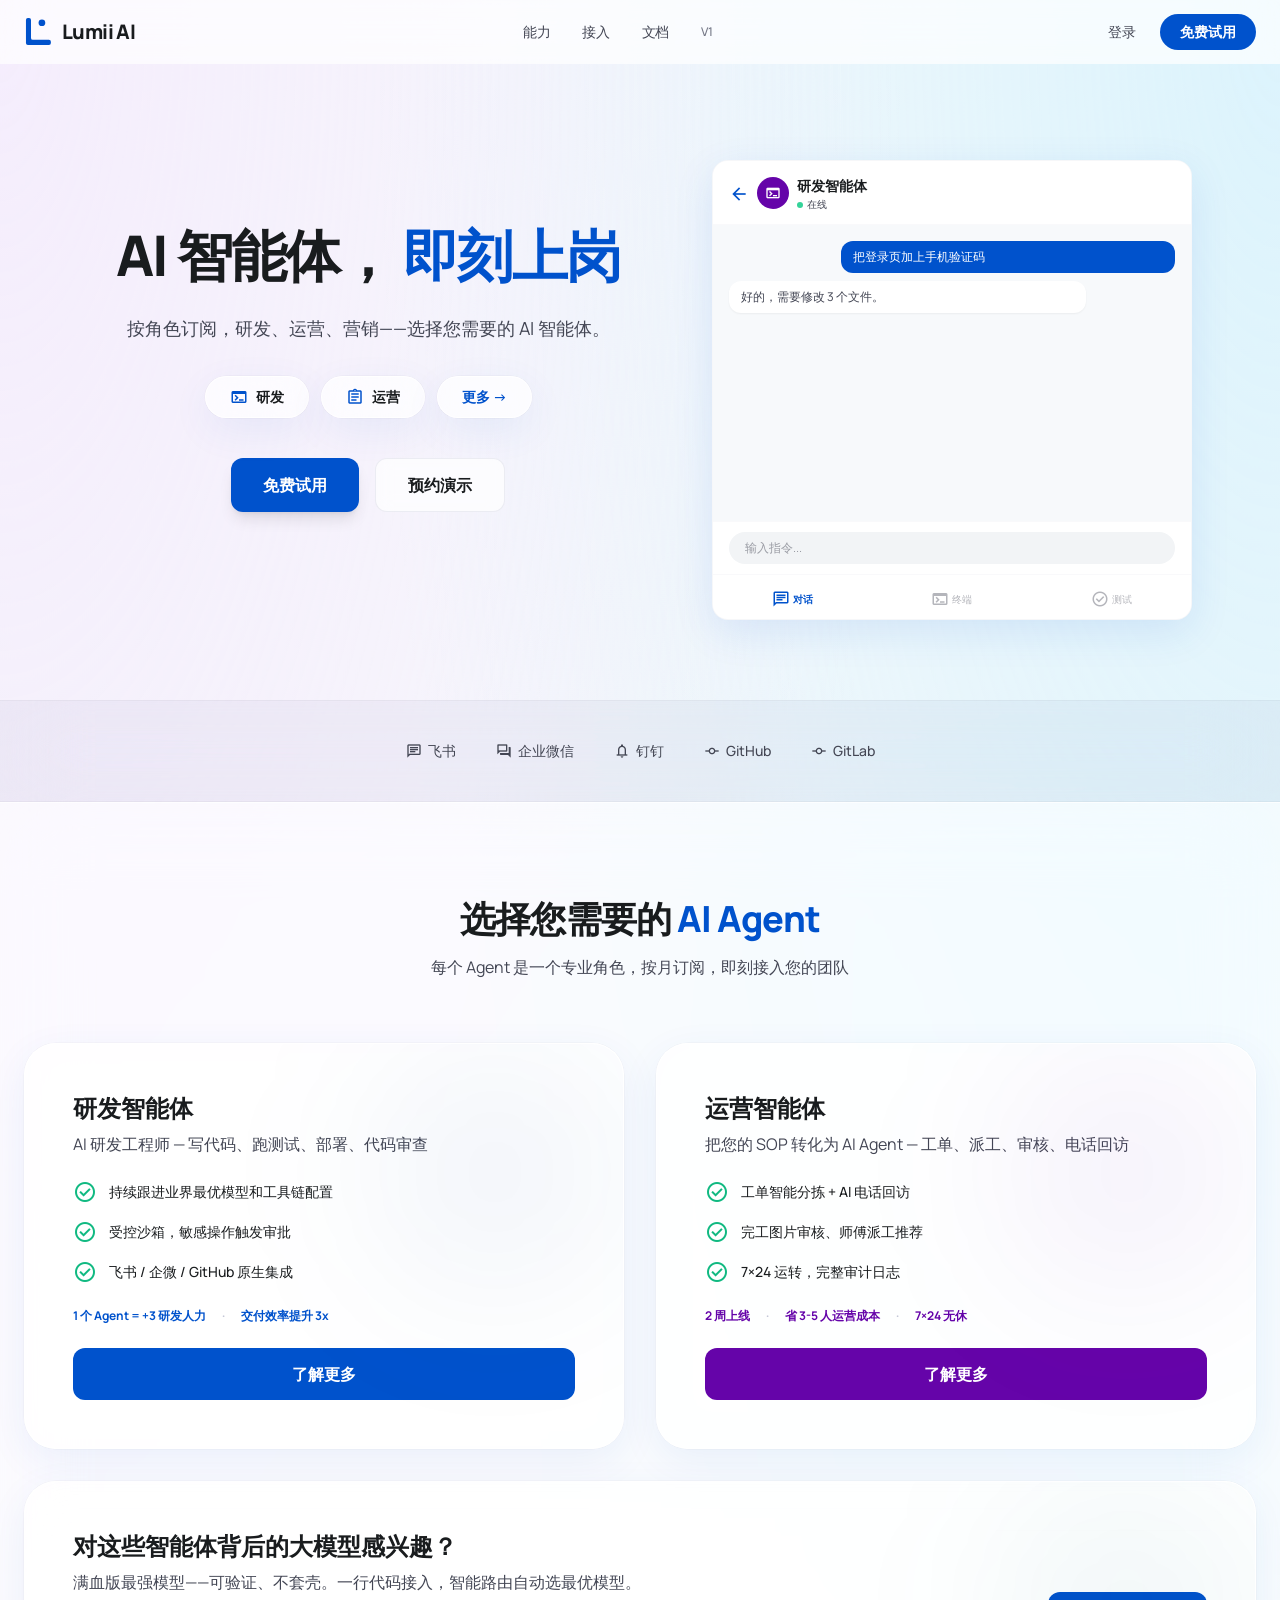
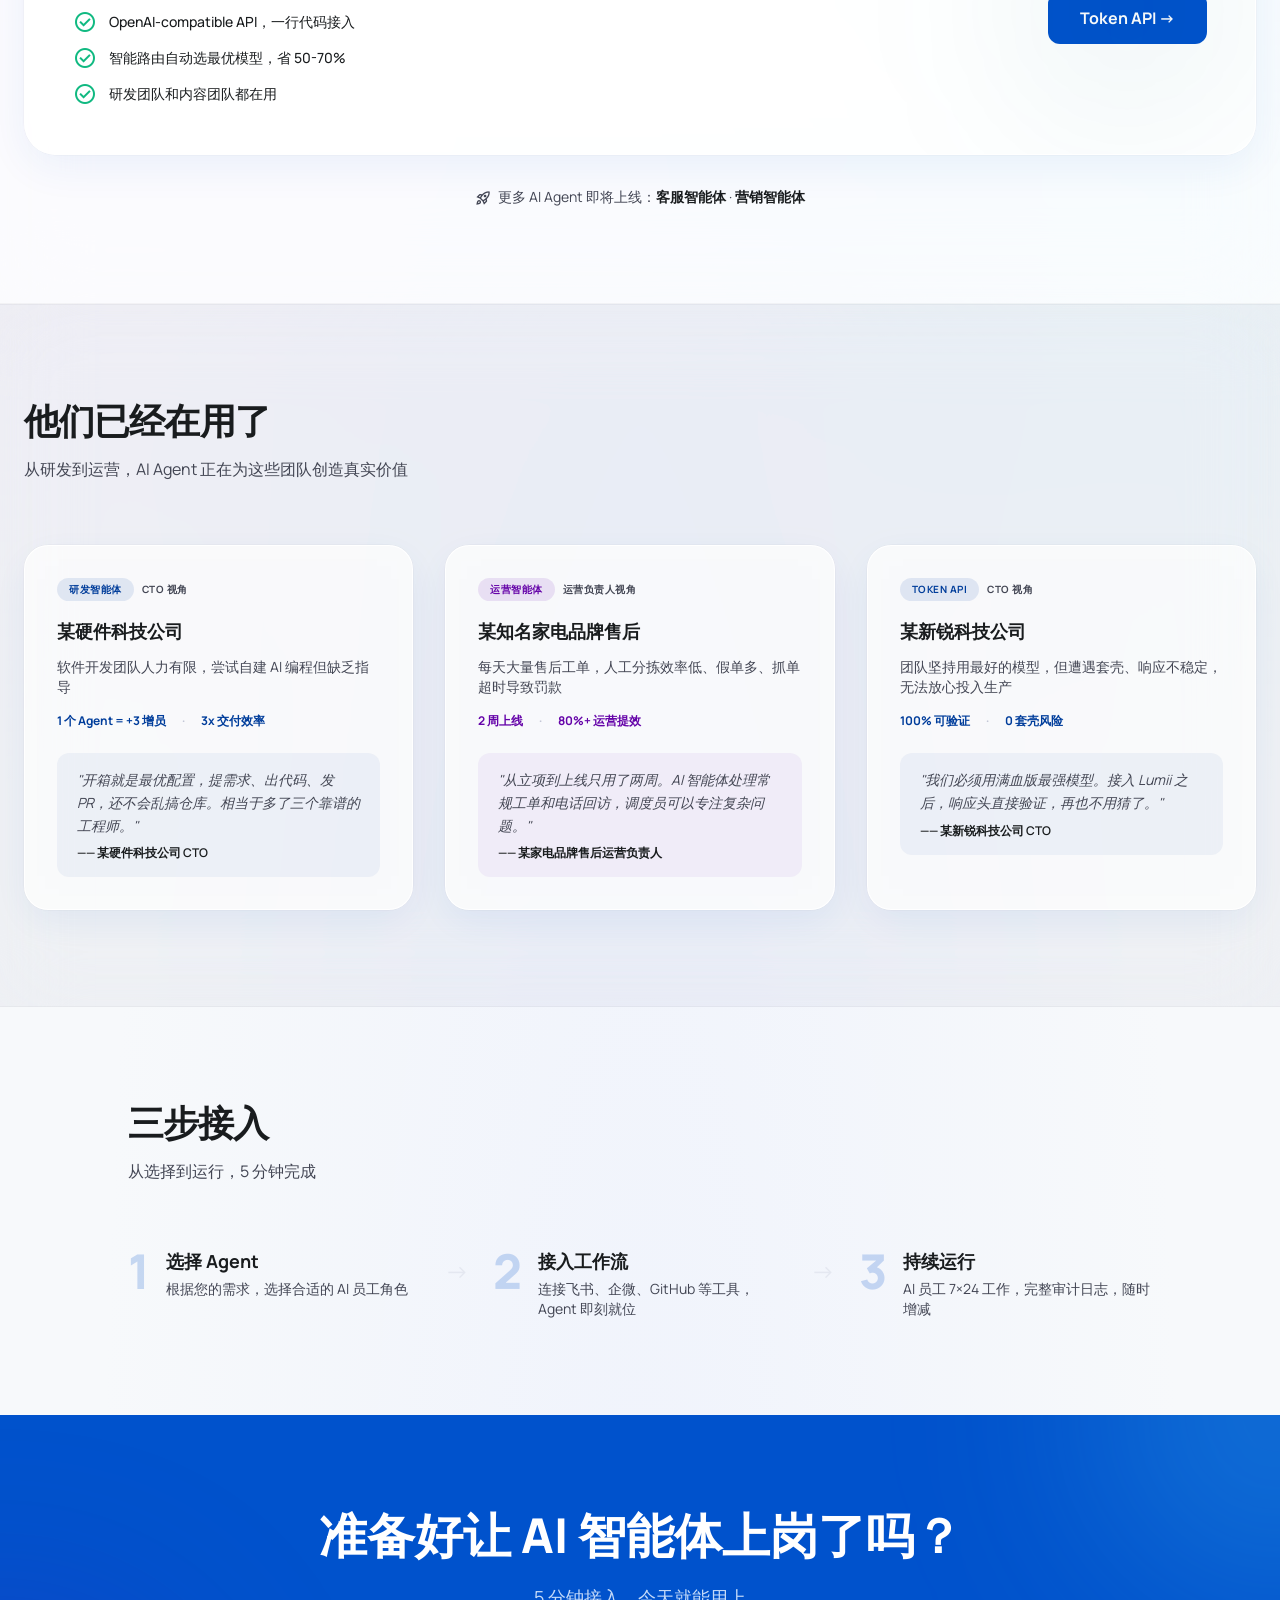
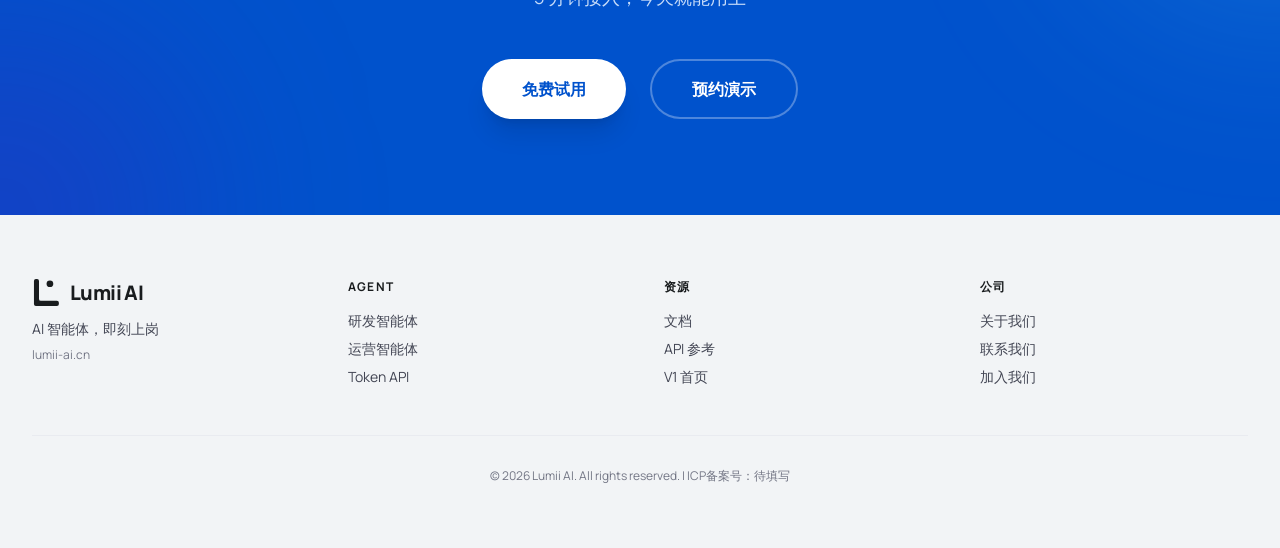
==== v2/index.html @ e0cad816 "deploy: aro-network/lumii-ai-cn-web@0975ee79ea3d881928da93552140c3076df53b04" ====
<!DOCTYPE html>
<html lang="zh-CN" class="light">
<head>
<meta charset="utf-8"/>
<meta content="width=device-width, initial-scale=1.0" name="viewport"/>
<title>Lumii AI - AI Agent，即刻接入</title>
<meta name="description" content="AI 智能体，即刻上岗。按角色订阅，研发、运营、营销——选择您需要的 AI 智能体。"/>
<link rel="icon" type="image/svg+xml" href="/favicon.svg"/>
<style>
  /* V2 — minimal layout overrides only */
  .capability-pill { transition: transform 0.15s, box-shadow 0.15s; }
  .capability-pill:hover { transform: translateY(-2px); box-shadow: 0 8px 24px rgba(0,82,204,0.12); }
</style>
  <script type="module" crossorigin src="/assets/main-Lf692reH.js"></script>
  <link rel="stylesheet" crossorigin href="/assets/main-CG5JSISn.css">
</head>
<body class="bg-surface text-on-surface font-body overflow-x-hidden selection:bg-primary-fixed selection:text-on-primary-fixed">

<!-- 导航栏 — copied from V1, adapted links -->
<nav class="fixed top-0 w-full z-50 bg-white/70 backdrop-blur-xl">
  <div class="flex justify-between items-center max-w-7xl mx-auto px-6 h-16">
    <a href="/v2/" class="flex items-center gap-2.5">
      <img src="/assets/logo/mark-color.svg" alt="" class="h-7 w-auto" />
      <span class="text-xl font-extrabold text-on-surface tracking-tight" style="letter-spacing:-0.03em">Lumii AI</span>
    </a>
    <div class="hidden md:flex items-center space-x-6 text-sm font-medium tracking-tight">
      <a class="text-on-surface-variant hover:text-primary-container transition-colors py-2 px-1" href="#capabilities">能力</a>
      <a class="text-on-surface-variant hover:text-primary-container transition-colors py-2 px-1" href="#how-it-works">接入</a>
      <a class="text-on-surface-variant hover:text-primary-container transition-colors py-2 px-1" href="#">文档</a>
      <a class="text-outline hover:text-primary-container transition-colors text-xs py-2 px-1" href="/archive/v1-index.html">V1</a>
    </div>
    <div class="hidden md:flex items-center space-x-4">
      <button class="text-on-surface-variant hover:text-primary-container text-sm font-medium py-2 px-2">登录</button>
      <button data-cta="get-started" class="bg-primary-container text-white px-5 py-2 rounded-full text-sm font-semibold hover:scale-105 active:scale-95 transition-transform duration-200">免费试用</button>
    </div>
    <button class="md:hidden" data-mobile-menu-toggle>
      <span class="material-symbols-outlined text-2xl">menu</span>
    </button>
  </div>
  <div id="mobile-menu" class="mobile-menu flex-col bg-white/95 backdrop-blur-xl px-6 pb-6 md:hidden">
    <a class="py-3 text-sm font-medium text-on-surface-variant" href="#capabilities">能力</a>
    <a class="py-3 text-sm font-medium text-on-surface-variant" href="#how-it-works">接入</a>
    <a class="py-3 text-sm font-medium text-on-surface-variant" href="#">文档</a>
    <a class="py-3 text-sm font-medium text-outline" href="/archive/v1-index.html">V1</a>
    <button data-cta="get-started" class="mt-4 w-full bg-primary-container text-white py-3 rounded-full text-sm font-semibold">免费试用</button>
  </div>
</nav>

<main class="mesh-gradient-bg">

<!-- ===== HERO ===== -->
<section class="pt-32 md:pt-40 pb-20">
  <div class="px-6">
    <div class="flex flex-col lg:flex-row items-center justify-center gap-12 lg:gap-16">
      <!-- Left: text block, fixed width, left-aligned on desktop -->
      <div class="text-center w-full lg:w-[560px] lg:flex-shrink-0 lg:-translate-y-6">
        <h1 class="text-4xl md:text-[56px] font-extrabold tracking-tight leading-tight mb-6" style="letter-spacing:-0.03em">
          AI 智能体<span class="hidden lg:inline">，</span><br class="lg:hidden"/>
          <span class="text-primary-container">即刻上岗</span>
        </h1>
        <p class="text-lg text-on-surface-variant leading-relaxed mb-8" style="text-wrap:balance">
          按角色订阅，研发、运营、营销——选择您需要的 AI 智能体。
        </p>
        <div class="flex items-center justify-center gap-3 mb-10 flex-wrap">
          <a href="#cap-dev" class="capability-pill glass-card rounded-full px-6 py-2.5 text-sm font-semibold text-on-surface inline-flex items-center gap-2">
            <span class="material-symbols-outlined text-primary-container text-lg">terminal</span>研发
          </a>
          <a href="#cap-ops" class="capability-pill glass-card rounded-full px-6 py-2.5 text-sm font-semibold text-on-surface inline-flex items-center gap-2">
            <span class="material-symbols-outlined text-primary-container text-lg">assignment</span>运营
          </a>
          <a href="#capabilities" class="capability-pill glass-card rounded-full px-6 py-2.5 text-sm font-semibold text-primary-container inline-flex items-center gap-1 hover:text-primary">更多 →</a>
        </div>
        <div class="flex flex-col sm:flex-row gap-4 justify-center">
          <button data-cta="get-started" class="px-8 py-3.5 bg-primary-container text-white rounded-xl font-bold shadow-lg hover:bg-primary-container/90 transition-colors">
            免费试用
          </button>
          <button data-cta="demo-request" class="px-8 py-3.5 bg-white/70 backdrop-blur text-on-surface rounded-xl font-bold border border-outline-variant/30 hover:bg-white transition-colors">
            预约演示
          </button>
        </div>
      </div>
      <!-- Right: demo block, fixed width -->
      <div class="w-full lg:w-[480px] lg:flex-shrink-0">
        <div id="agent-demo" class="w-full">
        <div class="bg-white rounded-2xl overflow-hidden border border-outline-variant/15" style="box-shadow: 0 12px 40px rgba(0,82,204,0.1); height: 460px;">
          <!-- Contact list view -->
          <div id="demo-contacts" class="h-full flex flex-col">
            <div class="flex items-center px-4 py-3 bg-white border-b border-outline-variant/10">
              <span class="text-sm font-bold text-on-surface">消息</span>
              <span class="text-[10px] text-on-surface-variant ml-auto">2 位 Agent 在线</span>
            </div>
            <div class="divide-y divide-outline-variant/10 flex-1 overflow-y-auto">
              <!-- Agents -->
              <div class="contact-item flex items-center gap-3 px-4 py-3.5 cursor-pointer hover:bg-surface-container-low transition-colors" data-agent="coding">
                <div class="w-10 h-10 rounded-full bg-tertiary flex items-center justify-center flex-shrink-0">
                  <span class="material-symbols-outlined text-white" style="font-size:20px">terminal</span>
                </div>
                <div class="flex-1 min-w-0">
                  <div class="flex items-center gap-2">
                    <span class="text-sm font-bold text-on-surface">研发智能体</span>
                    <span class="w-2 h-2 rounded-full bg-emerald-400 flex-shrink-0"></span>
                  </div>
                  <p class="text-[11px] text-on-surface-variant truncate">PR #47 已创建，等待 review</p>
                </div>
                <span class="text-[9px] text-on-surface-variant/50">刚刚</span>
              </div>
              <div class="contact-item flex items-center gap-3 px-4 py-3.5 cursor-pointer hover:bg-surface-container-low transition-colors" data-agent="ops">
                <div class="w-10 h-10 rounded-full bg-primary-container flex items-center justify-center flex-shrink-0">
                  <span class="material-symbols-outlined text-white" style="font-size:20px">assignment</span>
                </div>
                <div class="flex-1 min-w-0">
                  <div class="flex items-center gap-2">
                    <span class="text-sm font-bold text-on-surface">运营智能体</span>
                    <span class="w-2 h-2 rounded-full bg-emerald-400 flex-shrink-0"></span>
                  </div>
                  <p class="text-[11px] text-on-surface-variant truncate">今日工单 350 单已处理</p>
                </div>
                <span class="text-[9px] text-on-surface-variant/50">3 分钟前</span>
              </div>
              <!-- Humans -->
              <div class="flex items-center gap-3 px-4 py-3.5 opacity-60">
                <div class="w-10 h-10 rounded-full bg-surface-container-low flex items-center justify-center flex-shrink-0 text-on-surface-variant text-sm font-bold">张</div>
                <div class="flex-1 min-w-0">
                  <span class="text-sm font-medium text-on-surface">张伟</span>
                  <p class="text-[11px] text-on-surface-variant truncate">好的，我去浦东那单</p>
                </div>
                <span class="text-[9px] text-on-surface-variant/50">10:32</span>
              </div>
              <div class="flex items-center gap-3 px-4 py-3.5 opacity-60">
                <div class="w-10 h-10 rounded-full bg-surface-container-low flex items-center justify-center flex-shrink-0 text-on-surface-variant text-sm font-bold">李</div>
                <div class="flex-1 min-w-0">
                  <span class="text-sm font-medium text-on-surface">李经理</span>
                  <p class="text-[11px] text-on-surface-variant truncate">本周报表发我一下</p>
                </div>
                <span class="text-[9px] text-on-surface-variant/50">昨天</span>
              </div>
              <div class="flex items-center gap-3 px-4 py-3.5 opacity-60">
                <div class="w-10 h-10 rounded-full bg-surface-container-low flex items-center justify-center flex-shrink-0">
                  <span class="material-symbols-outlined text-on-surface-variant" style="font-size:18px">group</span>
                </div>
                <div class="flex-1 min-w-0">
                  <span class="text-sm font-medium text-on-surface">研发团队</span>
                  <p class="text-[11px] text-on-surface-variant truncate">研发智能体: build 通过，已部署</p>
                </div>
                <span class="text-[9px] text-on-surface-variant/50">昨天</span>
              </div>
            </div>
          </div>
          <!-- Chat view (hidden initially) -->
          <div id="demo-chat" class="h-full flex flex-col" style="display:none">
            <div class="flex items-center gap-2 px-4 py-3 bg-white border-b border-outline-variant/10">
              <button id="demo-back" class="text-primary-container">
                <span class="material-symbols-outlined" style="font-size:20px">arrow_back</span>
              </button>
              <div id="demo-avatar" class="w-8 h-8 rounded-full bg-primary-container flex items-center justify-center flex-shrink-0">
                <span class="material-symbols-outlined text-white" style="font-size:16px">assignment</span>
              </div>
              <div>
                <span id="demo-title" class="text-sm font-bold text-on-surface">运营智能体</span>
                <div class="flex items-center gap-1"><span class="w-1.5 h-1.5 rounded-full bg-emerald-400"></span><span class="text-[10px] text-on-surface-variant">在线</span></div>
              </div>
            </div>
            <div id="demo-content" class="px-4 py-4 flex-1" style="background: rgba(236,239,245,0.4); overflow-y: auto; transition: opacity 0.2s;"></div>
            <div class="px-4 py-2.5 bg-white border-t border-outline-variant/10">
              <div class="bg-surface-container-low rounded-full px-4 py-2 text-xs text-on-surface-variant/50">输入指令...</div>
            </div>
            <div id="demo-tabs" class="flex border-t border-outline-variant/10 bg-white"></div>
          </div>
        </div>
      </div>
      <script>
      (function(){
        const agents = {
          ops: {
            title: '运营智能体', icon: 'assignment', color: '#0052CC',
            tabs: [
              {icon:'chat', label:'对话', id:'chat'},
              {icon:'assignment', label:'工单', id:'tickets'},
              {icon:'bar_chart', label:'驾驶舱', id:'dashboard'}
            ],
            views: {
              chat: {type:'chat', messages:[
                {role:'agent', text:'今日工单 350 单已处理，3 单异常需关注'},
                {role:'agent', text:'假单预警：#WO-0018 可信度仅 22%'},
                {role:'user', text:'浦东区谁空着？'},
                {role:'agent', text:'张伟，当前 3 单，在线。推荐派工。'}
              ]},
              tickets: {type:'cards', items:[
                {color:'#EF4444', text:'#0018 假单 · 徐汇区 · 22%'},
                {color:'#10B981', text:'#0189 通过 · 张伟 · 92 分'},
                {color:'#F59E0B', text:'#0215 待审 · 排烟管角度'},
                {color:'#10B981', text:'#0322 通过 · 王强 · 88 分'}
              ]},
              dashboard: {type:'stats', items:[
                {label:'今日工单', value:'350', sub:'+28%'},
                {label:'完成率', value:'92%', sub:''},
                {label:'异常', value:'3', sub:'待处理'},
                {label:'在线师傅', value:'36', sub:''}
              ]}
            }
          },
          coding: {
            title: '研发智能体', icon: 'terminal', color: '#6504a9',
            tabs: [
              {icon:'chat', label:'对话', id:'chat'},
              {icon:'terminal', label:'终端', id:'tui'},
              {icon:'check_circle', label:'测试', id:'tests'}
            ],
            views: {
              chat: {type:'chat', messages:[
                {role:'user', text:'把登录页加上手机验证码'},
                {role:'agent', text:'好的，需要修改 3 个文件。'},
                {role:'agent', text:'auth.ts + login.tsx + api/sms.ts'},
                {role:'agent', text:'已完成，PR #47 已创建。'}
              ]},
              tui: {type:'terminal', lines:[
                '$ claude --task "add SMS login"',
                '> Reading auth.ts...',
                '> Editing login.tsx (42-78)',
                '> Creating api/sms.ts',
                '> Tests... 12/12 passed ✓',
                '> PR #47 created ✓'
              ]},
              tests: {type:'cards', items:[
                {color:'#10B981', text:'auth.test.ts — 6/6 passed'},
                {color:'#10B981', text:'sms.test.ts — 4/4 passed'},
                {color:'#10B981', text:'login.test.tsx — 2/2 passed'},
                {color:'#0052CC', text:'coverage: 94% (+3%)'}
              ]}
            }
          }
        };
        let currentAgent = null, currentTab = 'chat', animTimer = null, autoTimer = null, idleTimer = null;
        let autoPlaying = true;
        const $ = s => document.querySelector(s);
        const $$ = s => document.querySelectorAll(s);

        function showContacts() {
          currentAgent = null;
          clearTimeout(animTimer); clearInterval(autoTimer);
          $('#demo-contacts').style.display = '';
          $('#demo-chat').style.display = 'none';
        }

        function openAgent(agent) {
          currentAgent = agent; currentTab = 'chat';
          const a = agents[agent];
          $('#demo-contacts').style.display = 'none';
          $('#demo-chat').style.display = '';
          $('#demo-title').textContent = a.title;
          $('#demo-avatar').style.background = a.color;
          $('#demo-avatar').querySelector('span').textContent = a.icon;
          renderTabs(agent);
          renderView(agent, 'chat');
          startAuto();
        }

        function renderTabs(agent) {
          const tabs = agents[agent].tabs;
          $('#demo-tabs').innerHTML = tabs.map(t =>
            `<div class="demo-tab flex-1 py-2.5 text-center cursor-pointer" data-tab="${t.id}">
              <span class="material-symbols-outlined block mx-auto" style="font-size:18px">${t.icon}</span>
              <span class="text-[10px]">${t.label}</span>
            </div>`
          ).join('');
          $$('.demo-tab').forEach(el => {
            el.addEventListener('click', () => { switchTab(el.dataset.tab); userInteracted(); });
          });
          updateTabStyles();
        }

        function updateTabStyles() {
          $$('.demo-tab').forEach(el => {
            const a = el.dataset.tab === currentTab;
            el.querySelector('span:first-child').style.color = a ? '#0052CC' : 'rgba(67,70,84,0.4)';
            el.querySelector('span:last-child').style.color = a ? '#0052CC' : 'rgba(67,70,84,0.4)';
            el.querySelector('span:last-child').style.fontWeight = a ? '600' : '400';
          });
        }

        function renderView(agent, tab) {
          const view = agents[agent].views[tab];
          const el = $('#demo-content');
          el.style.opacity = '0';
          setTimeout(() => {
            if (view.type === 'chat') {
              el.innerHTML = '<div class="space-y-2" id="chat-msgs"></div>';
              animateMessages(view.messages, 0);
            } else if (view.type === 'terminal') {
              el.innerHTML = '<div class="bg-slate-800 rounded-lg p-3 font-mono text-[10px] leading-relaxed" style="min-height:170px" id="term-lines"></div>';
              animateTerminal(view.lines, 0);
            } else if (view.type === 'cards') {
              el.innerHTML = '<div class="space-y-1.5">' + view.items.map(c =>
                `<div class="bg-white rounded-lg px-3 py-2 text-[11px] text-on-surface-variant shadow-sm flex items-center gap-2">
                  <div class="w-1.5 h-1.5 rounded-full flex-shrink-0" style="background:${c.color}"></div>${c.text}</div>`
              ).join('') + '</div>';
            } else if (view.type === 'stats') {
              el.innerHTML = '<div class="grid grid-cols-2 gap-2">' + view.items.map(s =>
                `<div class="bg-white rounded-lg p-3 text-center shadow-sm">
                  <div class="text-lg font-black text-on-surface">${s.value}</div>
                  <div class="text-[9px] text-on-surface-variant">${s.label}</div>
                  ${s.sub ? '<div class="text-[8px] text-primary-container font-semibold mt-0.5">'+s.sub+'</div>' : ''}</div>`
              ).join('') + '</div>';
            }
            el.style.opacity = '1';
          }, 200);
        }

        function animateMessages(msgs, i) {
          if (i >= msgs.length) return;
          clearTimeout(animTimer);
          const c = document.getElementById('chat-msgs'); if (!c) return;
          const m = msgs[i], u = m.role === 'user';
          const d = document.createElement('div');
          d.className = u
            ? 'bg-primary-container rounded-xl px-3 py-2 text-xs text-white max-w-[75%] ml-auto opacity-0'
            : 'bg-white rounded-xl px-3 py-2 text-xs text-on-surface-variant max-w-[80%] shadow-sm opacity-0';
          d.style.transition = 'opacity 0.3s, transform 0.3s';
          d.style.transform = 'translateY(4px)';
          d.textContent = m.text;
          c.appendChild(d);
          requestAnimationFrame(() => { d.style.opacity = '1'; d.style.transform = 'translateY(0)'; });
          animTimer = setTimeout(() => animateMessages(msgs, i + 1), 800);
        }

        function animateTerminal(lines, i) {
          if (i >= lines.length) return;
          clearTimeout(animTimer);
          const c = document.getElementById('term-lines'); if (!c) return;
          const s = document.createElement('div');
          s.style.color = lines[i].includes('✓') || lines[i].includes('passed') ? '#4ade80' : '#94a3b8';
          if (lines[i].startsWith('$')) s.style.color = '#e2e8f0';
          s.textContent = lines[i];
          c.appendChild(s);
          animTimer = setTimeout(() => animateTerminal(lines, i + 1), 500);
        }

        function switchTab(tab) {
          currentTab = tab; updateTabStyles(); renderView(currentAgent, currentTab);
        }

        function startAuto() {
          autoPlaying = true;
          clearInterval(autoTimer);
          autoTimer = setInterval(() => {
            if (!currentAgent) { openAgent('coding'); return; }
            const tabIds = agents[currentAgent].tabs.map(t => t.id);
            const idx = tabIds.indexOf(currentTab);
            if (idx < tabIds.length - 1) switchTab(tabIds[idx + 1]);
            else { showContacts(); setTimeout(() => { if (autoPlaying) openAgent(currentAgent === 'ops' ? 'coding' : 'ops'); }, 1000); }
          }, 4000);
        }

        function pauseAuto() {
          autoPlaying = false;
          clearInterval(autoTimer);
          clearTimeout(idleTimer);
          // Resume after 8s of no interaction
          idleTimer = setTimeout(() => startAuto(), 8000);
        }

        function userInteracted() {
          pauseAuto();
        }

        // Init
        $$('.contact-item').forEach(el => el.addEventListener('click', () => { openAgent(el.dataset.agent); userInteracted(); }));
        $$('.demo-tab').length; // tabs are rendered dynamically, handled in renderTabs
        $('#demo-back').addEventListener('click', () => { showContacts(); userInteracted(); });
        // Auto-start: open ops after 1.5s
        setTimeout(() => { openAgent('coding'); startAuto(); }, 1500);
      })();
      </script>
      </div>
    </div>
  </div>
</section>

<!-- ===== TRUST BAND ===== -->
<section class="tonal-recessed py-10">
  <div class="max-w-5xl mx-auto px-6">
    <div class="flex flex-wrap justify-center items-center gap-x-10 gap-y-3 text-sm text-on-surface-variant font-medium">
      <span class="flex items-center gap-1.5"><span class="material-symbols-outlined text-base">chat</span>飞书</span>
      <span class="flex items-center gap-1.5"><span class="material-symbols-outlined text-base">forum</span>企业微信</span>
      <span class="flex items-center gap-1.5"><span class="material-symbols-outlined text-base">notifications</span>钉钉</span>
      <span class="flex items-center gap-1.5"><span class="material-symbols-outlined text-base">commit</span>GitHub</span>
      <span class="flex items-center gap-1.5"><span class="material-symbols-outlined text-base">commit</span>GitLab</span>
    </div>
  </div>
</section>

<!-- ===== CAPABILITY CARDS ===== -->
<section id="capabilities" class="py-24 px-6 tonal-frosted">
<div class="max-w-7xl mx-auto">
  <div class="text-center mb-16">
    <h2 class="text-4xl font-extrabold mb-4 tracking-tight">选择您需要的 <span class="text-primary-container">AI Agent</span></h2>
    <p class="text-on-surface-variant max-w-2xl mx-auto">每个 Agent 是一个专业角色，按月订阅，即刻接入您的团队</p>
  </div>
  <div class="grid md:grid-cols-2 gap-8">

    <!-- 研发智能体 -->
    <div id="cap-dev" class="glass-card rounded-[2rem] p-5 sm:p-8 md:p-12 kinetic-shadow border-none flex flex-col min-w-0 relative overflow-hidden">
      <div class="absolute top-0 right-0 w-64 h-64 bg-primary/5 rounded-full blur-[80px] pointer-events-none"></div>
      <div class="mb-6">
        <h3 class="text-2xl font-extrabold mb-2">研发智能体</h3>
        <p class="text-on-surface-variant">AI 研发工程师 — 写代码、跑测试、部署、代码审查</p>
      </div>
      <ul class="space-y-4 mb-6">
        <li class="flex items-center gap-3">
          <span class="material-symbols-outlined text-emerald-500 flex-shrink-0">check_circle</span>
          <span class="text-sm font-medium">持续跟进业界最优模型和工具链配置</span>
        </li>
        <li class="flex items-center gap-3">
          <span class="material-symbols-outlined text-emerald-500 flex-shrink-0">check_circle</span>
          <span class="text-sm font-medium">受控沙箱，敏感操作触发审批</span>
        </li>
        <li class="flex items-center gap-3">
          <span class="material-symbols-outlined text-emerald-500 flex-shrink-0">check_circle</span>
          <span class="text-sm font-medium">飞书 / 企微 / GitHub 原生集成</span>
        </li>
      </ul>
      <div class="flex items-center gap-4 mb-6 text-xs font-bold text-primary-container">
        <span>1 个 Agent = +3 研发人力</span>
        <span class="text-outline-variant">·</span>
        <span>交付效率提升 3x</span>
      </div>
      <button data-cta="get-started" class="mt-auto w-full py-3.5 bg-primary-container text-white rounded-xl font-bold hover:bg-primary-container/90 transition-colors">了解更多</button>
    </div>

    <!-- 运营智能体 -->
    <div id="cap-ops" class="glass-card rounded-[2rem] p-5 sm:p-8 md:p-12 kinetic-shadow border-none flex flex-col min-w-0 relative overflow-hidden">
      <div class="absolute top-0 right-0 w-64 h-64 bg-tertiary/5 rounded-full blur-[80px] pointer-events-none"></div>
      <div class="mb-6">
        <h3 class="text-2xl font-extrabold mb-2">运营智能体</h3>
        <p class="text-on-surface-variant">把您的 SOP 转化为 AI Agent — 工单、派工、审核、电话回访</p>
      </div>
      <ul class="space-y-4 mb-6">
        <li class="flex items-center gap-3">
          <span class="material-symbols-outlined text-emerald-500 flex-shrink-0">check_circle</span>
          <span class="text-sm font-medium">工单智能分拣 + AI 电话回访</span>
        </li>
        <li class="flex items-center gap-3">
          <span class="material-symbols-outlined text-emerald-500 flex-shrink-0">check_circle</span>
          <span class="text-sm font-medium">完工图片审核、师傅派工推荐</span>
        </li>
        <li class="flex items-center gap-3">
          <span class="material-symbols-outlined text-emerald-500 flex-shrink-0">check_circle</span>
          <span class="text-sm font-medium">7×24 运转，完整审计日志</span>
        </li>
      </ul>
      <div class="flex items-center gap-4 mb-6 text-xs font-bold text-tertiary">
        <span>2 周上线</span>
        <span class="text-outline-variant">·</span>
        <span>省 3-5 人运营成本</span>
        <span class="text-outline-variant">·</span>
        <span>7×24 无休</span>
      </div>
      <button data-cta="get-started" class="mt-auto w-full py-3.5 bg-tertiary text-white rounded-xl font-bold hover:bg-tertiary/90 transition-colors">了解更多</button>
    </div>
  </div>

  <!-- Token API -->
  <div class="mt-8">
    <div class="glass-card rounded-[2rem] p-5 sm:p-8 md:p-12 kinetic-shadow border-none relative overflow-hidden">
      <div class="absolute top-0 right-0 w-64 h-64 bg-secondary/5 rounded-full blur-[80px] pointer-events-none"></div>
      <div class="md:flex md:items-center md:gap-12">
        <div class="flex-1 mb-6 md:mb-0">
          <h3 class="text-2xl font-extrabold mb-2">对这些智能体背后的大模型感兴趣？</h3>
          <p class="text-on-surface-variant mb-4">满血版最强模型——可验证、不套壳。一行代码接入，智能路由自动选最优模型。</p>
          <ul class="space-y-3">
            <li class="flex items-center gap-3">
              <span class="material-symbols-outlined text-emerald-500 flex-shrink-0">check_circle</span>
              <span class="text-sm font-medium">OpenAI-compatible API，一行代码接入</span>
            </li>
            <li class="flex items-center gap-3">
              <span class="material-symbols-outlined text-emerald-500 flex-shrink-0">check_circle</span>
              <span class="text-sm font-medium">智能路由自动选最优模型，省 50-70%</span>
            </li>
            <li class="flex items-center gap-3">
              <span class="material-symbols-outlined text-emerald-500 flex-shrink-0">check_circle</span>
              <span class="text-sm font-medium">研发团队和内容团队都在用</span>
            </li>
          </ul>
        </div>
        <div class="flex-shrink-0">
          <button data-cta="get-started" class="w-full md:w-auto px-8 py-3.5 bg-primary-container text-white rounded-xl font-bold hover:bg-primary-container/90 transition-colors">Token API →</button>
        </div>
      </div>
    </div>
  </div>

  <!-- 更多 Agent 预告 -->
  <div class="mt-8 text-center">
    <p class="text-sm text-on-surface-variant">
      <span class="material-symbols-outlined text-base align-middle mr-1">rocket_launch</span>
      更多 AI Agent 即将上线：<span class="font-semibold text-on-surface">客服智能体</span> · <span class="font-semibold text-on-surface">营销智能体</span>
    </p>
  </div>
</div>
</section>

<!-- ===== 用户案例 ===== -->
<section class="py-24 px-6 tonal-recessed">
<div class="max-w-7xl mx-auto">
  <div class="mb-16">
    <h2 class="text-4xl font-extrabold tracking-tight">他们已经在用了</h2>
    <p class="mt-4 text-on-surface-variant max-w-2xl">从研发到运营，AI Agent 正在为这些团队创造真实价值</p>
  </div>
  <div class="grid md:grid-cols-2 lg:grid-cols-3 gap-8">
    <div class="glass-card p-8 rounded-3xl kinetic-shadow">
      <div class="flex items-center gap-2 mb-4">
        <span class="inline-block bg-primary/10 text-primary px-3 py-1 rounded-full text-[10px] font-bold uppercase tracking-wider">研发智能体</span>
        <span class="text-[10px] font-bold text-on-surface-variant uppercase tracking-wider">CTO 视角</span>
      </div>
      <h4 class="font-bold text-lg mb-3">某硬件科技公司</h4>
      <p class="text-sm text-on-surface-variant mb-4">软件开发团队人力有限，尝试自建 AI 编程但缺乏指导</p>
      <div class="flex items-center gap-4 mb-6 text-xs font-bold text-primary">
        <span>1 个 Agent = +3 增员</span>
        <span class="text-outline-variant">·</span>
        <span>3x 交付效率</span>
      </div>
      <blockquote class="bg-primary/5 rounded-xl px-5 py-4 italic text-on-surface-variant text-sm leading-relaxed">
        "开箱就是最优配置，提需求、出代码、发 PR，还不会乱搞仓库。相当于多了三个靠谱的工程师。"
        <footer class="mt-2 not-italic text-xs font-semibold text-on-surface">—— 某硬件科技公司 CTO</footer>
      </blockquote>
    </div>
    <div class="glass-card p-8 rounded-3xl kinetic-shadow">
      <div class="flex items-center gap-2 mb-4">
        <span class="inline-block bg-tertiary/10 text-tertiary px-3 py-1 rounded-full text-[10px] font-bold uppercase tracking-wider">运营智能体</span>
        <span class="text-[10px] font-bold text-on-surface-variant uppercase tracking-wider">运营负责人视角</span>
      </div>
      <h4 class="font-bold text-lg mb-3">某知名家电品牌售后</h4>
      <p class="text-sm text-on-surface-variant mb-4">每天大量售后工单，人工分拣效率低、假单多、抓单超时导致罚款</p>
      <div class="flex items-center gap-4 mb-6 text-xs font-bold text-tertiary">
        <span>2 周上线</span>
        <span class="text-outline-variant">·</span>
        <span>80%+ 运营提效</span>
      </div>
      <blockquote class="bg-tertiary/5 rounded-xl px-5 py-4 italic text-on-surface-variant text-sm leading-relaxed">
        "从立项到上线只用了两周。AI 智能体处理常规工单和电话回访，调度员可以专注复杂问题。"
        <footer class="mt-2 not-italic text-xs font-semibold text-on-surface">—— 某家电品牌售后运营负责人</footer>
      </blockquote>
    </div>
    <div class="glass-card p-8 rounded-3xl kinetic-shadow md:col-span-2 lg:col-span-1">
      <div class="flex items-center gap-2 mb-4">
        <span class="inline-block bg-primary/10 text-primary px-3 py-1 rounded-full text-[10px] font-bold uppercase tracking-wider">Token API</span>
        <span class="text-[10px] font-bold text-on-surface-variant uppercase tracking-wider">CTO 视角</span>
      </div>
      <h4 class="font-bold text-lg mb-3">某新锐科技公司</h4>
      <p class="text-sm text-on-surface-variant mb-4">团队坚持用最好的模型，但遭遇套壳、响应不稳定，无法放心投入生产</p>
      <div class="flex items-center gap-4 mb-6 text-xs font-bold text-primary">
        <span>100% 可验证</span>
        <span class="text-outline-variant">·</span>
        <span>0 套壳风险</span>
      </div>
      <blockquote class="bg-primary/5 rounded-xl px-5 py-4 italic text-on-surface-variant text-sm leading-relaxed">
        "我们必须用满血版最强模型。接入 Lumii 之后，响应头直接验证，再也不用猜了。"
        <footer class="mt-2 not-italic text-xs font-semibold text-on-surface">—— 某新锐科技公司 CTO</footer>
      </blockquote>
    </div>
  </div>
</div>
</section>

<!-- ===== HOW IT WORKS ===== -->
<section id="how-it-works" class="py-24 px-6">
  <div class="max-w-5xl mx-auto">
    <div class="mb-16">
      <h2 class="text-4xl font-extrabold mb-4 tracking-tight">三步接入</h2>
      <p class="text-on-surface-variant">从选择到运行，5 分钟完成</p>
    </div>
    <div class="space-y-8 md:space-y-0 md:flex md:items-start md:gap-6">
      <div class="flex-1 flex items-start gap-4">
        <span class="text-5xl font-black text-primary-container/20 leading-none select-none">1</span>
        <div>
          <h3 class="text-lg font-bold mb-1">选择 Agent</h3>
          <p class="text-sm text-on-surface-variant">根据您的需求，选择合适的 AI 员工角色</p>
        </div>
      </div>
      <div class="hidden md:flex items-center text-outline-variant/30 text-2xl select-none pt-2">→</div>
      <div class="flex-1 flex items-start gap-4">
        <span class="text-5xl font-black text-primary-container/20 leading-none select-none">2</span>
        <div>
          <h3 class="text-lg font-bold mb-1">接入工作流</h3>
          <p class="text-sm text-on-surface-variant">连接飞书、企微、GitHub 等工具，Agent 即刻就位</p>
        </div>
      </div>
      <div class="hidden md:flex items-center text-outline-variant/30 text-2xl select-none pt-2">→</div>
      <div class="flex-1 flex items-start gap-4">
        <span class="text-5xl font-black text-primary-container/20 leading-none select-none">3</span>
        <div>
          <h3 class="text-lg font-bold mb-1">持续运行</h3>
          <p class="text-sm text-on-surface-variant">AI 员工 7×24 工作，完整审计日志，随时增减</p>
        </div>
      </div>
    </div>
  </div>
</section>

<!-- ===== CTA BANNER ===== -->
<section class="py-24 px-6 relative overflow-hidden">
  <div class="absolute inset-0 bg-primary-container z-0"></div>
  <div class="absolute top-0 right-0 w-96 h-96 bg-secondary-container/20 rounded-full blur-[100px] -translate-y-1/2 translate-x-1/2"></div>
  <div class="absolute bottom-0 left-0 w-96 h-96 bg-tertiary/20 rounded-full blur-[100px] translate-y-1/2 -translate-x-1/2"></div>
  <div class="max-w-4xl mx-auto text-center relative z-10">
    <h2 class="text-4xl md:text-5xl font-black text-white mb-6">准备好让 AI 智能体上岗了吗？</h2>
    <p class="text-blue-100 text-lg mb-12 max-w-2xl mx-auto opacity-90">5 分钟接入，今天就能用上</p>
    <div class="flex flex-col sm:flex-row justify-center gap-6">
      <button data-cta="get-started" class="px-10 py-4 bg-white text-primary-container rounded-full font-bold shadow-xl hover:bg-surface-container-low transition-colors">免费试用</button>
      <button data-cta="demo-request" class="px-10 py-4 bg-primary-container border-2 border-white/30 text-white rounded-full font-bold hover:bg-white/10 transition-colors">预约演示</button>
    </div>
  </div>
</section>

</main>

<!-- Footer — copied from V1, adapted links -->
<footer class="bg-surface-container-low">
  <div class="max-w-7xl mx-auto px-8 py-16">
    <div class="grid md:grid-cols-4 gap-12">
      <div class="md:col-span-1">
        <div class="flex items-center gap-2.5 mb-3">
          <img src="/assets/logo/mark-black.svg" alt="" class="h-7 w-auto" />
          <span class="text-xl font-extrabold text-on-surface tracking-tight" style="letter-spacing:-0.03em">Lumii AI</span>
        </div>
        <p class="text-sm text-on-surface-variant mb-2">AI 智能体，即刻上岗</p>
        <p class="text-xs text-outline">lumii-ai.cn</p>
      </div>
      <div>
        <h4 class="text-xs font-bold uppercase tracking-widest text-on-surface mb-4">Agent</h4>
        <ul class="space-y-2 text-sm text-on-surface-variant">
          <li><a class="hover:text-primary transition-colors" href="#cap-dev">研发智能体</a></li>
          <li><a class="hover:text-primary transition-colors" href="#cap-ops">运营智能体</a></li>
          <li><a class="hover:text-primary transition-colors" href="#">Token API</a></li>
        </ul>
      </div>
      <div>
        <h4 class="text-xs font-bold uppercase tracking-widest text-on-surface mb-4">资源</h4>
        <ul class="space-y-2 text-sm text-on-surface-variant">
          <li><a class="hover:text-primary transition-colors" href="#">文档</a></li>
          <li><a class="hover:text-primary transition-colors" href="#">API 参考</a></li>
          <li><a class="hover:text-primary transition-colors" href="/archive/v1-index.html">V1 首页</a></li>
        </ul>
      </div>
      <div>
        <h4 class="text-xs font-bold uppercase tracking-widest text-on-surface mb-4">公司</h4>
        <ul class="space-y-2 text-sm text-on-surface-variant">
          <li><a class="hover:text-primary transition-colors" href="#">关于我们</a></li>
          <li><a class="hover:text-primary transition-colors" href="#">联系我们</a></li>
          <li><a class="hover:text-primary transition-colors" href="#">加入我们</a></li>
        </ul>
      </div>
    </div>
    <div class="mt-12 pt-8 border-t border-outline-variant/20 text-center text-xs text-outline">
      &copy; 2026 Lumii AI. All rights reserved. | ICP备案号：待填写
    </div>
  </div>
</footer>

</body>
</html>
---- assets/main-CG5JSISn.css ----
@import"https://fonts.googleapis.com/css2?family=Manrope:wght@200;300;400;500;600;700;800&display=swap";@import"https://fonts.googleapis.com/css2?family=Material+Symbols+Outlined:wght,FILL@100..700,0..1&display=swap";*,:before,:after{--tw-border-spacing-x: 0;--tw-border-spacing-y: 0;--tw-translate-x: 0;--tw-translate-y: 0;--tw-rotate: 0;--tw-skew-x: 0;--tw-skew-y: 0;--tw-scale-x: 1;--tw-scale-y: 1;--tw-pan-x: ;--tw-pan-y: ;--tw-pinch-zoom: ;--tw-scroll-snap-strictness: proximity;--tw-gradient-from-position: ;--tw-gradient-via-position: ;--tw-gradient-to-position: ;--tw-ordinal: ;--tw-slashed-zero: ;--tw-numeric-figure: ;--tw-numeric-spacing: ;--tw-numeric-fraction: ;--tw-ring-inset: ;--tw-ring-offset-width: 0px;--tw-ring-offset-color: #fff;--tw-ring-color: rgb(59 130 246 / .5);--tw-ring-offset-shadow: 0 0 #0000;--tw-ring-shadow: 0 0 #0000;--tw-shadow: 0 0 #0000;--tw-shadow-colored: 0 0 #0000;--tw-blur: ;--tw-brightness: ;--tw-contrast: ;--tw-grayscale: ;--tw-hue-rotate: ;--tw-invert: ;--tw-saturate: ;--tw-sepia: ;--tw-drop-shadow: ;--tw-backdrop-blur: ;--tw-backdrop-brightness: ;--tw-backdrop-contrast: ;--tw-backdrop-grayscale: ;--tw-backdrop-hue-rotate: ;--tw-backdrop-invert: ;--tw-backdrop-opacity: ;--tw-backdrop-saturate: ;--tw-backdrop-sepia: ;--tw-contain-size: ;--tw-contain-layout: ;--tw-contain-paint: ;--tw-contain-style: }::backdrop{--tw-border-spacing-x: 0;--tw-border-spacing-y: 0;--tw-translate-x: 0;--tw-translate-y: 0;--tw-rotate: 0;--tw-skew-x: 0;--tw-skew-y: 0;--tw-scale-x: 1;--tw-scale-y: 1;--tw-pan-x: ;--tw-pan-y: ;--tw-pinch-zoom: ;--tw-scroll-snap-strictness: proximity;--tw-gradient-from-position: ;--tw-gradient-via-position: ;--tw-gradient-to-position: ;--tw-ordinal: ;--tw-slashed-zero: ;--tw-numeric-figure: ;--tw-numeric-spacing: ;--tw-numeric-fraction: ;--tw-ring-inset: ;--tw-ring-offset-width: 0px;--tw-ring-offset-color: #fff;--tw-ring-color: rgb(59 130 246 / .5);--tw-ring-offset-shadow: 0 0 #0000;--tw-ring-shadow: 0 0 #0000;--tw-shadow: 0 0 #0000;--tw-shadow-colored: 0 0 #0000;--tw-blur: ;--tw-brightness: ;--tw-contrast: ;--tw-grayscale: ;--tw-hue-rotate: ;--tw-invert: ;--tw-saturate: ;--tw-sepia: ;--tw-drop-shadow: ;--tw-backdrop-blur: ;--tw-backdrop-brightness: ;--tw-backdrop-contrast: ;--tw-backdrop-grayscale: ;--tw-backdrop-hue-rotate: ;--tw-backdrop-invert: ;--tw-backdrop-opacity: ;--tw-backdrop-saturate: ;--tw-backdrop-sepia: ;--tw-contain-size: ;--tw-contain-layout: ;--tw-contain-paint: ;--tw-contain-style: }*,:before,:after{box-sizing:border-box;border-width:0;border-style:solid;border-color:#e5e7eb}:before,:after{--tw-content: ""}html,:host{line-height:1.5;-webkit-text-size-adjust:100%;-moz-tab-size:4;-o-tab-size:4;tab-size:4;font-family:ui-sans-serif,system-ui,sans-serif,"Apple Color Emoji","Segoe UI Emoji",Segoe UI Symbol,"Noto Color Emoji";font-feature-settings:normal;font-variation-settings:normal;-webkit-tap-highlight-color:transparent}body{margin:0;line-height:inherit}hr{height:0;color:inherit;border-top-width:1px}abbr:where([title]){-webkit-text-decoration:underline dotted;text-decoration:underline dotted}h1,h2,h3,h4,h5,h6{font-size:inherit;font-weight:inherit}a{color:inherit;text-decoration:inherit}b,strong{font-weight:bolder}code,kbd,samp,pre{font-family:ui-monospace,SFMono-Regular,Menlo,Monaco,Consolas,Liberation Mono,Courier New,monospace;font-feature-settings:normal;font-variation-settings:normal;font-size:1em}small{font-size:80%}sub,sup{font-size:75%;line-height:0;position:relative;vertical-align:baseline}sub{bottom:-.25em}sup{top:-.5em}table{text-indent:0;border-color:inherit;border-collapse:collapse}button,input,optgroup,select,textarea{font-family:inherit;font-feature-settings:inherit;font-variation-settings:inherit;font-size:100%;font-weight:inherit;line-height:inherit;letter-spacing:inherit;color:inherit;margin:0;padding:0}button,select{text-transform:none}button,input:where([type=button]),input:where([type=reset]),input:where([type=submit]){-webkit-appearance:button;background-color:transparent;background-image:none}:-moz-focusring{outline:auto}:-moz-ui-invalid{box-shadow:none}progress{vertical-align:baseline}::-webkit-inner-spin-button,::-webkit-outer-spin-button{height:auto}[type=search]{-webkit-appearance:textfield;outline-offset:-2px}::-webkit-search-decoration{-webkit-appearance:none}::-webkit-file-upload-button{-webkit-appearance:button;font:inherit}summary{display:list-item}blockquote,dl,dd,h1,h2,h3,h4,h5,h6,hr,figure,p,pre{margin:0}fieldset{margin:0;padding:0}legend{padding:0}ol,ul,menu{list-style:none;margin:0;padding:0}dialog{padding:0}textarea{resize:vertical}input::-moz-placeholder,textarea::-moz-placeholder{opacity:1;color:#9ca3af}input::placeholder,textarea::placeholder{opacity:1;color:#9ca3af}button,[role=button]{cursor:pointer}:disabled{cursor:default}img,svg,video,canvas,audio,iframe,embed,object{display:block;vertical-align:middle}img,video{max-width:100%;height:auto}[hidden]:where(:not([hidden=until-found])){display:none}.pointer-events-none{pointer-events:none}.fixed{position:fixed}.absolute{position:absolute}.relative{position:relative}.sticky{position:sticky}.inset-0{top:0;right:0;bottom:0;left:0}.bottom-0{bottom:0}.left-0{left:0}.right-0{right:0}.right-4{right:1rem}.top-0{top:0}.top-16{top:4rem}.top-4{top:1rem}.z-0{z-index:0}.z-10{z-index:10}.z-40{z-index:40}.z-50{z-index:50}.mx-auto{margin-left:auto;margin-right:auto}.mb-1{margin-bottom:.25rem}.mb-10{margin-bottom:2.5rem}.mb-12{margin-bottom:3rem}.mb-16{margin-bottom:4rem}.mb-2{margin-bottom:.5rem}.mb-3{margin-bottom:.75rem}.mb-4{margin-bottom:1rem}.mb-6{margin-bottom:1.5rem}.mb-8{margin-bottom:2rem}.ml-1{margin-left:.25rem}.ml-auto{margin-left:auto}.mr-1{margin-right:.25rem}.mt-0\.5{margin-top:.125rem}.mt-12{margin-top:3rem}.mt-2{margin-top:.5rem}.mt-4{margin-top:1rem}.mt-8{margin-top:2rem}.mt-auto{margin-top:auto}.block{display:block}.inline-block{display:inline-block}.inline{display:inline}.flex{display:flex}.inline-flex{display:inline-flex}.table{display:table}.grid{display:grid}.hidden{display:none}.h-1\.5{height:.375rem}.h-10{height:2.5rem}.h-12{height:3rem}.h-14{height:3.5rem}.h-16{height:4rem}.h-2{height:.5rem}.h-3{height:.75rem}.h-4{height:1rem}.h-40{height:10rem}.h-48{height:12rem}.h-64{height:16rem}.h-7{height:1.75rem}.h-8{height:2rem}.h-9{height:2.25rem}.h-96{height:24rem}.h-full{height:100%}.h-px{height:1px}.min-h-\[40vh\]{min-height:40vh}.min-h-screen{min-height:100vh}.w-1\.5{width:.375rem}.w-1\/5{width:20%}.w-10{width:2.5rem}.w-12{width:3rem}.w-14{width:3.5rem}.w-16{width:4rem}.w-2{width:.5rem}.w-2\/5{width:40%}.w-3{width:.75rem}.w-40{width:10rem}.w-48{width:12rem}.w-64{width:16rem}.w-7{width:1.75rem}.w-8{width:2rem}.w-9{width:2.25rem}.w-96{width:24rem}.w-auto{width:auto}.w-full{width:100%}.w-px{width:1px}.min-w-0{min-width:0px}.min-w-\[480px\]{min-width:480px}.min-w-\[520px\]{min-width:520px}.min-w-max{min-width:-moz-max-content;min-width:max-content}.max-w-2xl{max-width:42rem}.max-w-4xl{max-width:56rem}.max-w-5xl{max-width:64rem}.max-w-6xl{max-width:72rem}.max-w-7xl{max-width:80rem}.max-w-\[75\%\]{max-width:75%}.max-w-\[80\%\]{max-width:80%}.max-w-xl{max-width:36rem}.flex-1{flex:1 1 0%}.flex-shrink-0{flex-shrink:0}.-translate-x-1\/2{--tw-translate-x: -50%;transform:translate(var(--tw-translate-x),var(--tw-translate-y)) rotate(var(--tw-rotate)) skew(var(--tw-skew-x)) skewY(var(--tw-skew-y)) scaleX(var(--tw-scale-x)) scaleY(var(--tw-scale-y))}.-translate-y-1\/2{--tw-translate-y: -50%;transform:translate(var(--tw-translate-x),var(--tw-translate-y)) rotate(var(--tw-rotate)) skew(var(--tw-skew-x)) skewY(var(--tw-skew-y)) scaleX(var(--tw-scale-x)) scaleY(var(--tw-scale-y))}.translate-x-1\/2{--tw-translate-x: 50%;transform:translate(var(--tw-translate-x),var(--tw-translate-y)) rotate(var(--tw-rotate)) skew(var(--tw-skew-x)) skewY(var(--tw-skew-y)) scaleX(var(--tw-scale-x)) scaleY(var(--tw-scale-y))}.translate-y-1\/2{--tw-translate-y: 50%;transform:translate(var(--tw-translate-x),var(--tw-translate-y)) rotate(var(--tw-rotate)) skew(var(--tw-skew-x)) skewY(var(--tw-skew-y)) scaleX(var(--tw-scale-x)) scaleY(var(--tw-scale-y))}.transform{transform:translate(var(--tw-translate-x),var(--tw-translate-y)) rotate(var(--tw-rotate)) skew(var(--tw-skew-x)) skewY(var(--tw-skew-y)) scaleX(var(--tw-scale-x)) scaleY(var(--tw-scale-y))}.cursor-default{cursor:default}.cursor-pointer{cursor:pointer}.select-none{-webkit-user-select:none;-moz-user-select:none;user-select:none}.grid-cols-2{grid-template-columns:repeat(2,minmax(0,1fr))}.grid-cols-3{grid-template-columns:repeat(3,minmax(0,1fr))}.flex-col{flex-direction:column}.flex-wrap{flex-wrap:wrap}.items-start{align-items:flex-start}.items-end{align-items:flex-end}.items-center{align-items:center}.justify-center{justify-content:center}.justify-between{justify-content:space-between}.gap-0{gap:0px}.gap-1{gap:.25rem}.gap-1\.5{gap:.375rem}.gap-12{gap:3rem}.gap-2{gap:.5rem}.gap-2\.5{gap:.625rem}.gap-3{gap:.75rem}.gap-4{gap:1rem}.gap-6{gap:1.5rem}.gap-8{gap:2rem}.gap-x-10{-moz-column-gap:2.5rem;column-gap:2.5rem}.gap-y-3{row-gap:.75rem}.space-x-4>:not([hidden])~:not([hidden]){--tw-space-x-reverse: 0;margin-right:calc(1rem * var(--tw-space-x-reverse));margin-left:calc(1rem * calc(1 - var(--tw-space-x-reverse)))}.space-x-6>:not([hidden])~:not([hidden]){--tw-space-x-reverse: 0;margin-right:calc(1.5rem * var(--tw-space-x-reverse));margin-left:calc(1.5rem * calc(1 - var(--tw-space-x-reverse)))}.space-x-8>:not([hidden])~:not([hidden]){--tw-space-x-reverse: 0;margin-right:calc(2rem * var(--tw-space-x-reverse));margin-left:calc(2rem * calc(1 - var(--tw-space-x-reverse)))}.space-y-1>:not([hidden])~:not([hidden]){--tw-space-y-reverse: 0;margin-top:calc(.25rem * calc(1 - var(--tw-space-y-reverse)));margin-bottom:calc(.25rem * var(--tw-space-y-reverse))}.space-y-1\.5>:not([hidden])~:not([hidden]){--tw-space-y-reverse: 0;margin-top:calc(.375rem * calc(1 - var(--tw-space-y-reverse)));margin-bottom:calc(.375rem * var(--tw-space-y-reverse))}.space-y-2>:not([hidden])~:not([hidden]){--tw-space-y-reverse: 0;margin-top:calc(.5rem * calc(1 - var(--tw-space-y-reverse)));margin-bottom:calc(.5rem * var(--tw-space-y-reverse))}.space-y-3>:not([hidden])~:not([hidden]){--tw-space-y-reverse: 0;margin-top:calc(.75rem * calc(1 - var(--tw-space-y-reverse)));margin-bottom:calc(.75rem * var(--tw-space-y-reverse))}.space-y-4>:not([hidden])~:not([hidden]){--tw-space-y-reverse: 0;margin-top:calc(1rem * calc(1 - var(--tw-space-y-reverse)));margin-bottom:calc(1rem * var(--tw-space-y-reverse))}.space-y-8>:not([hidden])~:not([hidden]){--tw-space-y-reverse: 0;margin-top:calc(2rem * calc(1 - var(--tw-space-y-reverse)));margin-bottom:calc(2rem * var(--tw-space-y-reverse))}.divide-y>:not([hidden])~:not([hidden]){--tw-divide-y-reverse: 0;border-top-width:calc(1px * calc(1 - var(--tw-divide-y-reverse)));border-bottom-width:calc(1px * var(--tw-divide-y-reverse))}.divide-outline-variant\/10>:not([hidden])~:not([hidden]){border-color:#c3c6d61a}.overflow-hidden{overflow:hidden}.overflow-x-auto{overflow-x:auto}.overflow-y-auto{overflow-y:auto}.overflow-x-hidden{overflow-x:hidden}.truncate{overflow:hidden;text-overflow:ellipsis;white-space:nowrap}.whitespace-nowrap{white-space:nowrap}.whitespace-pre-wrap{white-space:pre-wrap}.break-all{word-break:break-all}.rounded{border-radius:.25rem}.rounded-2xl{border-radius:1rem}.rounded-3xl{border-radius:1.5rem}.rounded-\[2rem\]{border-radius:2rem}.rounded-full{border-radius:9999px}.rounded-lg{border-radius:.5rem}.rounded-xl{border-radius:.75rem}.border{border-width:1px}.border-2{border-width:2px}.border-b{border-bottom-width:1px}.border-l-2{border-left-width:2px}.border-t{border-top-width:1px}.border-none{border-style:none}.border-blue-500\/50{border-color:#3b82f680}.border-emerald-500\/60{border-color:#10b98199}.border-emerald-600\/70{border-color:#059669b3}.border-on-surface{--tw-border-opacity: 1;border-color:rgb(25 28 30 / var(--tw-border-opacity, 1))}.border-outline-variant\/10{border-color:#c3c6d61a}.border-outline-variant\/15{border-color:#c3c6d626}.border-outline-variant\/20{border-color:#c3c6d633}.border-outline-variant\/30{border-color:#c3c6d64d}.border-primary{--tw-border-opacity: 1;border-color:rgb(0 61 155 / var(--tw-border-opacity, 1))}.border-primary-container{--tw-border-opacity: 1;border-color:rgb(0 82 204 / var(--tw-border-opacity, 1))}.border-primary\/15{border-color:#003d9b26}.border-primary\/20{border-color:#003d9b33}.border-purple-500\/60{border-color:#a855f799}.border-slate-100{--tw-border-opacity: 1;border-color:rgb(241 245 249 / var(--tw-border-opacity, 1))}.border-slate-400\/70{border-color:#94a3b8b3}.border-tertiary{--tw-border-opacity: 1;border-color:rgb(101 4 169 / var(--tw-border-opacity, 1))}.border-tertiary-container{--tw-border-opacity: 1;border-color:rgb(126 48 194 / var(--tw-border-opacity, 1))}.border-tertiary\/20{border-color:#6504a933}.border-white\/30{border-color:#ffffff4d}.border-yellow-500\/50{border-color:#eab30880}.border-yellow-500\/60{border-color:#eab30899}.bg-amber-500{--tw-bg-opacity: 1;background-color:rgb(245 158 11 / var(--tw-bg-opacity, 1))}.bg-blue-500\/60{background-color:#3b82f699}.bg-blue-800\/30{background-color:#1e40af4d}.bg-emerald-400{--tw-bg-opacity: 1;background-color:rgb(52 211 153 / var(--tw-bg-opacity, 1))}.bg-emerald-500{--tw-bg-opacity: 1;background-color:rgb(16 185 129 / var(--tw-bg-opacity, 1))}.bg-emerald-800\/40{background-color:#065f4666}.bg-emerald-900\/20{background-color:#064e3b33}.bg-outline-variant{--tw-bg-opacity: 1;background-color:rgb(195 198 214 / var(--tw-bg-opacity, 1))}.bg-outline-variant\/30{background-color:#c3c6d64d}.bg-primary{--tw-bg-opacity: 1;background-color:rgb(0 61 155 / var(--tw-bg-opacity, 1))}.bg-primary-container{--tw-bg-opacity: 1;background-color:rgb(0 82 204 / var(--tw-bg-opacity, 1))}.bg-primary\/10{background-color:#003d9b1a}.bg-primary\/5{background-color:#003d9b0d}.bg-purple-800\/30{background-color:#6b21a84d}.bg-purple-900\/20{background-color:#581c8733}.bg-red-500{--tw-bg-opacity: 1;background-color:rgb(239 68 68 / var(--tw-bg-opacity, 1))}.bg-secondary-container{--tw-bg-opacity: 1;background-color:rgb(80 217 254 / var(--tw-bg-opacity, 1))}.bg-secondary-container\/20{background-color:#50d9fe33}.bg-secondary-fixed{--tw-bg-opacity: 1;background-color:rgb(179 235 255 / var(--tw-bg-opacity, 1))}.bg-secondary\/5{background-color:#00677d0d}.bg-slate-50{--tw-bg-opacity: 1;background-color:rgb(248 250 252 / var(--tw-bg-opacity, 1))}.bg-slate-600{--tw-bg-opacity: 1;background-color:rgb(71 85 105 / var(--tw-bg-opacity, 1))}.bg-slate-600\/50{background-color:#47556980}.bg-slate-600\/60{background-color:#47556999}.bg-slate-800{--tw-bg-opacity: 1;background-color:rgb(30 41 59 / var(--tw-bg-opacity, 1))}.bg-slate-900{--tw-bg-opacity: 1;background-color:rgb(15 23 42 / var(--tw-bg-opacity, 1))}.bg-surface{--tw-bg-opacity: 1;background-color:rgb(247 249 251 / var(--tw-bg-opacity, 1))}.bg-surface-container-highest{--tw-bg-opacity: 1;background-color:rgb(224 227 229 / var(--tw-bg-opacity, 1))}.bg-surface-container-low{--tw-bg-opacity: 1;background-color:rgb(242 244 246 / var(--tw-bg-opacity, 1))}.bg-surface-container-lowest{--tw-bg-opacity: 1;background-color:rgb(255 255 255 / var(--tw-bg-opacity, 1))}.bg-tertiary{--tw-bg-opacity: 1;background-color:rgb(101 4 169 / var(--tw-bg-opacity, 1))}.bg-tertiary-container{--tw-bg-opacity: 1;background-color:rgb(126 48 194 / var(--tw-bg-opacity, 1))}.bg-tertiary\/10{background-color:#6504a91a}.bg-tertiary\/20{background-color:#6504a933}.bg-tertiary\/5{background-color:#6504a90d}.bg-white{--tw-bg-opacity: 1;background-color:rgb(255 255 255 / var(--tw-bg-opacity, 1))}.bg-white\/70{background-color:#ffffffb3}.bg-white\/80{background-color:#fffc}.bg-white\/95{background-color:#fffffff2}.bg-yellow-800\/30{background-color:#854d0e4d}.bg-yellow-900\/10{background-color:#713f121a}.bg-gradient-to-br{background-image:linear-gradient(to bottom right,var(--tw-gradient-stops))}.from-tertiary\/10{--tw-gradient-from: rgb(101 4 169 / .1) var(--tw-gradient-from-position);--tw-gradient-to: rgb(101 4 169 / 0) var(--tw-gradient-to-position);--tw-gradient-stops: var(--tw-gradient-from), var(--tw-gradient-to)}.to-primary\/10{--tw-gradient-to: rgb(0 61 155 / .1) var(--tw-gradient-to-position)}.p-10{padding:2.5rem}.p-2{padding:.5rem}.p-3{padding:.75rem}.p-4{padding:1rem}.p-5{padding:1.25rem}.p-6{padding:1.5rem}.p-8{padding:2rem}.px-1{padding-left:.25rem;padding-right:.25rem}.px-10{padding-left:2.5rem;padding-right:2.5rem}.px-2{padding-left:.5rem;padding-right:.5rem}.px-3{padding-left:.75rem;padding-right:.75rem}.px-4{padding-left:1rem;padding-right:1rem}.px-5{padding-left:1.25rem;padding-right:1.25rem}.px-6{padding-left:1.5rem;padding-right:1.5rem}.px-8{padding-left:2rem;padding-right:2rem}.py-0\.5{padding-top:.125rem;padding-bottom:.125rem}.py-1{padding-top:.25rem;padding-bottom:.25rem}.py-1\.5{padding-top:.375rem;padding-bottom:.375rem}.py-10{padding-top:2.5rem;padding-bottom:2.5rem}.py-12{padding-top:3rem;padding-bottom:3rem}.py-16{padding-top:4rem;padding-bottom:4rem}.py-2{padding-top:.5rem;padding-bottom:.5rem}.py-2\.5{padding-top:.625rem;padding-bottom:.625rem}.py-20{padding-top:5rem;padding-bottom:5rem}.py-24{padding-top:6rem;padding-bottom:6rem}.py-3{padding-top:.75rem;padding-bottom:.75rem}.py-3\.5{padding-top:.875rem;padding-bottom:.875rem}.py-4{padding-top:1rem;padding-bottom:1rem}.pb-16{padding-bottom:4rem}.pb-20{padding-bottom:5rem}.pb-6{padding-bottom:1.5rem}.pl-1{padding-left:.25rem}.pl-4{padding-left:1rem}.pl-6{padding-left:1.5rem}.pr-4{padding-right:1rem}.pt-16{padding-top:4rem}.pt-2{padding-top:.5rem}.pt-24{padding-top:6rem}.pt-32{padding-top:8rem}.pt-8{padding-top:2rem}.text-left{text-align:left}.text-center{text-align:center}.align-middle{vertical-align:middle}.font-body{font-family:Manrope}.font-mono{font-family:ui-monospace,SFMono-Regular,Menlo,Monaco,Consolas,Liberation Mono,Courier New,monospace}.text-2xl{font-size:1.5rem;line-height:2rem}.text-3xl{font-size:1.875rem;line-height:2.25rem}.text-4xl{font-size:2.25rem;line-height:2.5rem}.text-5xl{font-size:3rem;line-height:1}.text-\[10px\]{font-size:10px}.text-\[11px\]{font-size:11px}.text-\[13px\]{font-size:13px}.text-\[8px\]{font-size:8px}.text-\[9px\]{font-size:9px}.text-base{font-size:1rem;line-height:1.5rem}.text-lg{font-size:1.125rem;line-height:1.75rem}.text-sm{font-size:.875rem;line-height:1.25rem}.text-xl{font-size:1.25rem;line-height:1.75rem}.text-xs{font-size:.75rem;line-height:1rem}.font-black{font-weight:900}.font-bold{font-weight:700}.font-extrabold{font-weight:800}.font-medium{font-weight:500}.font-semibold{font-weight:600}.uppercase{text-transform:uppercase}.italic{font-style:italic}.not-italic{font-style:normal}.leading-\[1\.1\]{line-height:1.1}.leading-none{line-height:1}.leading-relaxed{line-height:1.625}.leading-snug{line-height:1.375}.leading-tight{line-height:1.25}.tracking-tight{letter-spacing:-.025em}.tracking-tighter{letter-spacing:-.05em}.tracking-wider{letter-spacing:.05em}.tracking-widest{letter-spacing:.1em}.text-blue-100{--tw-text-opacity: 1;color:rgb(219 234 254 / var(--tw-text-opacity, 1))}.text-blue-300{--tw-text-opacity: 1;color:rgb(147 197 253 / var(--tw-text-opacity, 1))}.text-blue-400{--tw-text-opacity: 1;color:rgb(96 165 250 / var(--tw-text-opacity, 1))}.text-blue-600{--tw-text-opacity: 1;color:rgb(37 99 235 / var(--tw-text-opacity, 1))}.text-emerald-300{--tw-text-opacity: 1;color:rgb(110 231 183 / var(--tw-text-opacity, 1))}.text-emerald-400{--tw-text-opacity: 1;color:rgb(52 211 153 / var(--tw-text-opacity, 1))}.text-emerald-500{--tw-text-opacity: 1;color:rgb(16 185 129 / var(--tw-text-opacity, 1))}.text-on-secondary-container{--tw-text-opacity: 1;color:rgb(0 92 112 / var(--tw-text-opacity, 1))}.text-on-secondary-fixed{--tw-text-opacity: 1;color:rgb(0 31 39 / var(--tw-text-opacity, 1))}.text-on-surface{--tw-text-opacity: 1;color:rgb(25 28 30 / var(--tw-text-opacity, 1))}.text-on-surface-variant{--tw-text-opacity: 1;color:rgb(67 70 84 / var(--tw-text-opacity, 1))}.text-on-surface-variant\/50{color:#43465480}.text-on-tertiary-container{--tw-text-opacity: 1;color:rgb(231 200 255 / var(--tw-text-opacity, 1))}.text-outline{--tw-text-opacity: 1;color:rgb(115 118 133 / var(--tw-text-opacity, 1))}.text-outline-variant{--tw-text-opacity: 1;color:rgb(195 198 214 / var(--tw-text-opacity, 1))}.text-outline-variant\/30{color:#c3c6d64d}.text-pink-400{--tw-text-opacity: 1;color:rgb(244 114 182 / var(--tw-text-opacity, 1))}.text-primary{--tw-text-opacity: 1;color:rgb(0 61 155 / var(--tw-text-opacity, 1))}.text-primary-container{--tw-text-opacity: 1;color:rgb(0 82 204 / var(--tw-text-opacity, 1))}.text-primary-container\/20{color:#0052cc33}.text-purple-300{--tw-text-opacity: 1;color:rgb(216 180 254 / var(--tw-text-opacity, 1))}.text-purple-400{--tw-text-opacity: 1;color:rgb(192 132 252 / var(--tw-text-opacity, 1))}.text-red-400{--tw-text-opacity: 1;color:rgb(248 113 113 / var(--tw-text-opacity, 1))}.text-slate-100{--tw-text-opacity: 1;color:rgb(241 245 249 / var(--tw-text-opacity, 1))}.text-slate-200{--tw-text-opacity: 1;color:rgb(226 232 240 / var(--tw-text-opacity, 1))}.text-slate-300{--tw-text-opacity: 1;color:rgb(203 213 225 / var(--tw-text-opacity, 1))}.text-slate-400{--tw-text-opacity: 1;color:rgb(148 163 184 / var(--tw-text-opacity, 1))}.text-slate-500{--tw-text-opacity: 1;color:rgb(100 116 139 / var(--tw-text-opacity, 1))}.text-slate-600{--tw-text-opacity: 1;color:rgb(71 85 105 / var(--tw-text-opacity, 1))}.text-tertiary{--tw-text-opacity: 1;color:rgb(101 4 169 / var(--tw-text-opacity, 1))}.text-white{--tw-text-opacity: 1;color:rgb(255 255 255 / var(--tw-text-opacity, 1))}.text-yellow-300{--tw-text-opacity: 1;color:rgb(253 224 71 / var(--tw-text-opacity, 1))}.text-yellow-400{--tw-text-opacity: 1;color:rgb(250 204 21 / var(--tw-text-opacity, 1))}.opacity-0{opacity:0}.opacity-60{opacity:.6}.opacity-90{opacity:.9}.shadow-2xl{--tw-shadow: 0 25px 50px -12px rgb(0 0 0 / .25);--tw-shadow-colored: 0 25px 50px -12px var(--tw-shadow-color);box-shadow:var(--tw-ring-offset-shadow, 0 0 #0000),var(--tw-ring-shadow, 0 0 #0000),var(--tw-shadow)}.shadow-lg{--tw-shadow: 0 10px 15px -3px rgb(0 0 0 / .1), 0 4px 6px -4px rgb(0 0 0 / .1);--tw-shadow-colored: 0 10px 15px -3px var(--tw-shadow-color), 0 4px 6px -4px var(--tw-shadow-color);box-shadow:var(--tw-ring-offset-shadow, 0 0 #0000),var(--tw-ring-shadow, 0 0 #0000),var(--tw-shadow)}.shadow-sm{--tw-shadow: 0 1px 2px 0 rgb(0 0 0 / .05);--tw-shadow-colored: 0 1px 2px 0 var(--tw-shadow-color);box-shadow:var(--tw-ring-offset-shadow, 0 0 #0000),var(--tw-ring-shadow, 0 0 #0000),var(--tw-shadow)}.shadow-xl{--tw-shadow: 0 20px 25px -5px rgb(0 0 0 / .1), 0 8px 10px -6px rgb(0 0 0 / .1);--tw-shadow-colored: 0 20px 25px -5px var(--tw-shadow-color), 0 8px 10px -6px var(--tw-shadow-color);box-shadow:var(--tw-ring-offset-shadow, 0 0 #0000),var(--tw-ring-shadow, 0 0 #0000),var(--tw-shadow)}.shadow-primary-container\/20{--tw-shadow-color: rgb(0 82 204 / .2);--tw-shadow: var(--tw-shadow-colored)}.shadow-secondary-container\/20{--tw-shadow-color: rgb(80 217 254 / .2);--tw-shadow: var(--tw-shadow-colored)}.shadow-tertiary-container\/20{--tw-shadow-color: rgb(126 48 194 / .2);--tw-shadow: var(--tw-shadow-colored)}.blur-\[100px\]{--tw-blur: blur(100px);filter:var(--tw-blur) var(--tw-brightness) var(--tw-contrast) var(--tw-grayscale) var(--tw-hue-rotate) var(--tw-invert) var(--tw-saturate) var(--tw-sepia) var(--tw-drop-shadow)}.blur-\[60px\]{--tw-blur: blur(60px);filter:var(--tw-blur) var(--tw-brightness) var(--tw-contrast) var(--tw-grayscale) var(--tw-hue-rotate) var(--tw-invert) var(--tw-saturate) var(--tw-sepia) var(--tw-drop-shadow)}.blur-\[80px\]{--tw-blur: blur(80px);filter:var(--tw-blur) var(--tw-brightness) var(--tw-contrast) var(--tw-grayscale) var(--tw-hue-rotate) var(--tw-invert) var(--tw-saturate) var(--tw-sepia) var(--tw-drop-shadow)}.grayscale{--tw-grayscale: grayscale(100%);filter:var(--tw-blur) var(--tw-brightness) var(--tw-contrast) var(--tw-grayscale) var(--tw-hue-rotate) var(--tw-invert) var(--tw-saturate) var(--tw-sepia) var(--tw-drop-shadow)}.backdrop-blur{--tw-backdrop-blur: blur(8px);-webkit-backdrop-filter:var(--tw-backdrop-blur) var(--tw-backdrop-brightness) var(--tw-backdrop-contrast) var(--tw-backdrop-grayscale) var(--tw-backdrop-hue-rotate) var(--tw-backdrop-invert) var(--tw-backdrop-opacity) var(--tw-backdrop-saturate) var(--tw-backdrop-sepia);backdrop-filter:var(--tw-backdrop-blur) var(--tw-backdrop-brightness) var(--tw-backdrop-contrast) var(--tw-backdrop-grayscale) var(--tw-backdrop-hue-rotate) var(--tw-backdrop-invert) var(--tw-backdrop-opacity) var(--tw-backdrop-saturate) var(--tw-backdrop-sepia)}.backdrop-blur-md{--tw-backdrop-blur: blur(12px);-webkit-backdrop-filter:var(--tw-backdrop-blur) var(--tw-backdrop-brightness) var(--tw-backdrop-contrast) var(--tw-backdrop-grayscale) var(--tw-backdrop-hue-rotate) var(--tw-backdrop-invert) var(--tw-backdrop-opacity) var(--tw-backdrop-saturate) var(--tw-backdrop-sepia);backdrop-filter:var(--tw-backdrop-blur) var(--tw-backdrop-brightness) var(--tw-backdrop-contrast) var(--tw-backdrop-grayscale) var(--tw-backdrop-hue-rotate) var(--tw-backdrop-invert) var(--tw-backdrop-opacity) var(--tw-backdrop-saturate) var(--tw-backdrop-sepia)}.backdrop-blur-xl{--tw-backdrop-blur: blur(24px);-webkit-backdrop-filter:var(--tw-backdrop-blur) var(--tw-backdrop-brightness) var(--tw-backdrop-contrast) var(--tw-backdrop-grayscale) var(--tw-backdrop-hue-rotate) var(--tw-backdrop-invert) var(--tw-backdrop-opacity) var(--tw-backdrop-saturate) var(--tw-backdrop-sepia);backdrop-filter:var(--tw-backdrop-blur) var(--tw-backdrop-brightness) var(--tw-backdrop-contrast) var(--tw-backdrop-grayscale) var(--tw-backdrop-hue-rotate) var(--tw-backdrop-invert) var(--tw-backdrop-opacity) var(--tw-backdrop-saturate) var(--tw-backdrop-sepia)}.transition{transition-property:color,background-color,border-color,text-decoration-color,fill,stroke,opacity,box-shadow,transform,filter,backdrop-filter;transition-timing-function:cubic-bezier(.4,0,.2,1);transition-duration:.15s}.transition-all{transition-property:all;transition-timing-function:cubic-bezier(.4,0,.2,1);transition-duration:.15s}.transition-colors{transition-property:color,background-color,border-color,text-decoration-color,fill,stroke;transition-timing-function:cubic-bezier(.4,0,.2,1);transition-duration:.15s}.transition-transform{transition-property:transform;transition-timing-function:cubic-bezier(.4,0,.2,1);transition-duration:.15s}.duration-200{transition-duration:.2s}html,body{overflow-x:hidden;max-width:100%;position:relative}.material-symbols-outlined{font-variation-settings:"FILL" 0,"wght" 400,"GRAD" 0,"opsz" 24;display:inline-block;vertical-align:text-bottom;line-height:1;-webkit-user-select:none;-moz-user-select:none;user-select:none}.glass-card{background:#ffffffb8;backdrop-filter:blur(24px) saturate(1.4);-webkit-backdrop-filter:blur(24px) saturate(1.4);border:1px solid rgba(255,255,255,.85);box-shadow:0 0 0 .5px #0000000a,0 12px 40px #0052cc12}.mesh-gradient-bg{background-color:#f7f9fb;background-image:radial-gradient(at 0% 0%,rgba(241,219,255,.4) 0px,transparent 50%),radial-gradient(at 100% 0%,rgba(179,235,255,.4) 0px,transparent 50%),radial-gradient(at 50% 100%,rgba(218,226,255,.25) 0px,transparent 60%)}.tonal-frosted{background:#ffffff8c;backdrop-filter:blur(40px) saturate(1.3);-webkit-backdrop-filter:blur(40px) saturate(1.3);border-top:.5px solid rgba(255,255,255,.7);border-bottom:.5px solid rgba(0,0,0,.04)}.tonal-recessed{background:#00143c09;backdrop-filter:blur(40px) saturate(1.2);-webkit-backdrop-filter:blur(40px) saturate(1.2);border-top:.5px solid rgba(0,0,0,.03);border-bottom:.5px solid rgba(0,0,0,.03)}.kinetic-shadow{transition:transform .3s cubic-bezier(.4,0,.2,1),box-shadow .3s cubic-bezier(.4,0,.2,1)}.kinetic-shadow:hover{box-shadow:0 0 0 .5px #00000008,0 20px 50px #0052cc1f;transform:translateY(-4px) scale(1.02)}.nav-dropdown{position:relative}.nav-dropdown-menu{display:none;position:absolute;top:100%;left:50%;transform:translate(-50%);padding-top:.5rem;z-index:60}.nav-dropdown:hover .nav-dropdown-menu{display:block}.nav-dropdown-menu ul{background:#ffffffd9;backdrop-filter:blur(16px);-webkit-backdrop-filter:blur(16px);border-radius:.75rem;box-shadow:0 12px 40px #0052cc14;padding:.5rem 0;min-width:220px;white-space:nowrap}.nav-dropdown-menu li a{display:block;padding:.5rem 1.25rem;font-size:.875rem;color:#434654;transition:background .15s,color .15s}.nav-dropdown-menu li a:hover{background:#f2f4f6;color:#0052cc}.mobile-menu{display:none}.mobile-menu.open{display:flex}.dark body{background-color:#0d1117;color:#e6edf3}.dark .mesh-gradient-bg{background-color:#0d1117;background-image:radial-gradient(at 0% 0%,rgba(101,4,169,.18) 0px,transparent 50%),radial-gradient(at 100% 0%,rgba(0,82,204,.18) 0px,transparent 50%),radial-gradient(at 50% 100%,rgba(0,61,155,.12) 0px,transparent 60%)}.dark .glass-card{background:#161b26bf;border-color:#ffffff12;box-shadow:0 0 0 .5px #ffffff0a,0 12px 40px #00000059}.dark .tonal-frosted{background:#ffffff0a;border-top-color:#ffffff12;border-bottom-color:#0003}.dark .tonal-recessed{background:#0003;border-top-color:#ffffff0a;border-bottom-color:#ffffff0a}.dark nav{background:#0d1117cc;border-bottom:.5px solid rgba(255,255,255,.06)}.dark .nav-dropdown-menu ul{background:#161b26eb;box-shadow:0 12px 40px #0006}.dark .nav-dropdown-menu li a{color:#9198a1}.dark .nav-dropdown-menu li a:hover{background:#ffffff0f;color:#b2c5ff}.dark .mobile-menu{background:#0d1117f7}.dark footer{background-color:#0d1117;border-top:.5px solid rgba(255,255,255,.07)}.dark .bg-surface-container-low,.dark .bg-surface-container-high,.dark .bg-surface-container-highest{--tw-bg-opacity: 1;background-color:rgba(30,38,50,var(--tw-bg-opacity))}.dark .bg-white{background-color:#1e2632}.dark .text-on-surface{color:#e6edf3}.dark .text-on-surface-variant,.dark .text-slate-600{color:#8d96a0}.dark .text-slate-500{color:#6e7681}.dark .text-slate-900{color:#e6edf3}.dark .text-slate-400{color:#6e7681}.dark .theme-icon-dark{display:none}.dark .theme-icon-light{display:inline-block}.selection\:bg-primary-fixed *::-moz-selection{--tw-bg-opacity: 1;background-color:rgb(218 226 255 / var(--tw-bg-opacity, 1))}.selection\:bg-primary-fixed *::selection{--tw-bg-opacity: 1;background-color:rgb(218 226 255 / var(--tw-bg-opacity, 1))}.selection\:text-on-primary-fixed *::-moz-selection{--tw-text-opacity: 1;color:rgb(0 24 72 / var(--tw-text-opacity, 1))}.selection\:text-on-primary-fixed *::selection{--tw-text-opacity: 1;color:rgb(0 24 72 / var(--tw-text-opacity, 1))}.selection\:bg-primary-fixed::-moz-selection{--tw-bg-opacity: 1;background-color:rgb(218 226 255 / var(--tw-bg-opacity, 1))}.selection\:bg-primary-fixed::selection{--tw-bg-opacity: 1;background-color:rgb(218 226 255 / var(--tw-bg-opacity, 1))}.selection\:text-on-primary-fixed::-moz-selection{--tw-text-opacity: 1;color:rgb(0 24 72 / var(--tw-text-opacity, 1))}.selection\:text-on-primary-fixed::selection{--tw-text-opacity: 1;color:rgb(0 24 72 / var(--tw-text-opacity, 1))}.hover\:scale-105:hover{--tw-scale-x: 1.05;--tw-scale-y: 1.05;transform:translate(var(--tw-translate-x),var(--tw-translate-y)) rotate(var(--tw-rotate)) skew(var(--tw-skew-x)) skewY(var(--tw-skew-y)) scaleX(var(--tw-scale-x)) scaleY(var(--tw-scale-y))}.hover\:bg-primary-container\/90:hover{background-color:#0052cce6}.hover\:bg-primary\/5:hover{background-color:#003d9b0d}.hover\:bg-slate-50:hover{--tw-bg-opacity: 1;background-color:rgb(248 250 252 / var(--tw-bg-opacity, 1))}.hover\:bg-surface-container-high:hover{--tw-bg-opacity: 1;background-color:rgb(230 232 234 / var(--tw-bg-opacity, 1))}.hover\:bg-surface-container-low:hover{--tw-bg-opacity: 1;background-color:rgb(242 244 246 / var(--tw-bg-opacity, 1))}.hover\:bg-tertiary\/90:hover{background-color:#6504a9e6}.hover\:bg-white:hover{--tw-bg-opacity: 1;background-color:rgb(255 255 255 / var(--tw-bg-opacity, 1))}.hover\:bg-white\/10:hover{background-color:#ffffff1a}.hover\:text-blue-600:hover{--tw-text-opacity: 1;color:rgb(37 99 235 / var(--tw-text-opacity, 1))}.hover\:text-primary:hover{--tw-text-opacity: 1;color:rgb(0 61 155 / var(--tw-text-opacity, 1))}.hover\:text-primary-container:hover{--tw-text-opacity: 1;color:rgb(0 82 204 / var(--tw-text-opacity, 1))}.hover\:underline:hover{text-decoration-line:underline}.hover\:shadow-primary-container\/20:hover{--tw-shadow-color: rgb(0 82 204 / .2);--tw-shadow: var(--tw-shadow-colored)}.hover\:grayscale-0:hover{--tw-grayscale: grayscale(0);filter:var(--tw-blur) var(--tw-brightness) var(--tw-contrast) var(--tw-grayscale) var(--tw-hue-rotate) var(--tw-invert) var(--tw-saturate) var(--tw-sepia) var(--tw-drop-shadow)}.active\:scale-95:active{--tw-scale-x: .95;--tw-scale-y: .95;transform:translate(var(--tw-translate-x),var(--tw-translate-y)) rotate(var(--tw-rotate)) skew(var(--tw-skew-x)) skewY(var(--tw-skew-y)) scaleX(var(--tw-scale-x)) scaleY(var(--tw-scale-y))}.group:hover .group-hover\:translate-x-1{--tw-translate-x: .25rem;transform:translate(var(--tw-translate-x),var(--tw-translate-y)) rotate(var(--tw-rotate)) skew(var(--tw-skew-x)) skewY(var(--tw-skew-y)) scaleX(var(--tw-scale-x)) scaleY(var(--tw-scale-y))}.dark\:text-slate-300:is(.dark *){--tw-text-opacity: 1;color:rgb(203 213 225 / var(--tw-text-opacity, 1))}@media (min-width: 640px){.sm\:flex-row{flex-direction:row}.sm\:p-8{padding:2rem}}@media (min-width: 768px){.md\:col-span-1{grid-column:span 1 / span 1}.md\:col-span-2{grid-column:span 2 / span 2}.md\:mb-0{margin-bottom:0}.md\:block{display:block}.md\:flex{display:flex}.md\:hidden{display:none}.md\:w-auto{width:auto}.md\:grid-cols-2{grid-template-columns:repeat(2,minmax(0,1fr))}.md\:grid-cols-3{grid-template-columns:repeat(3,minmax(0,1fr))}.md\:grid-cols-4{grid-template-columns:repeat(4,minmax(0,1fr))}.md\:grid-cols-5{grid-template-columns:repeat(5,minmax(0,1fr))}.md\:flex-row{flex-direction:row}.md\:items-start{align-items:flex-start}.md\:items-center{align-items:center}.md\:gap-12{gap:3rem}.md\:gap-16{gap:4rem}.md\:gap-6{gap:1.5rem}.md\:space-y-0>:not([hidden])~:not([hidden]){--tw-space-y-reverse: 0;margin-top:calc(0px * calc(1 - var(--tw-space-y-reverse)));margin-bottom:calc(0px * var(--tw-space-y-reverse))}.md\:p-12{padding:3rem}.md\:p-6{padding:1.5rem}.md\:pt-40{padding-top:10rem}.md\:text-5xl{font-size:3rem;line-height:1}.md\:text-\[56px\]{font-size:56px}}@media (min-width: 1024px){.lg\:col-span-1{grid-column:span 1 / span 1}.lg\:mt-0{margin-top:0}.lg\:inline{display:inline}.lg\:hidden{display:none}.lg\:w-\[480px\]{width:480px}.lg\:w-\[560px\]{width:560px}.lg\:flex-shrink-0{flex-shrink:0}.lg\:-translate-y-6{--tw-translate-y: -1.5rem;transform:translate(var(--tw-translate-x),var(--tw-translate-y)) rotate(var(--tw-rotate)) skew(var(--tw-skew-x)) skewY(var(--tw-skew-y)) scaleX(var(--tw-scale-x)) scaleY(var(--tw-scale-y))}.lg\:translate-x-4{--tw-translate-x: 1rem;transform:translate(var(--tw-translate-x),var(--tw-translate-y)) rotate(var(--tw-rotate)) skew(var(--tw-skew-x)) skewY(var(--tw-skew-y)) scaleX(var(--tw-scale-x)) scaleY(var(--tw-scale-y))}.lg\:rotate-2{--tw-rotate: 2deg;transform:translate(var(--tw-translate-x),var(--tw-translate-y)) rotate(var(--tw-rotate)) skew(var(--tw-skew-x)) skewY(var(--tw-skew-y)) scaleX(var(--tw-scale-x)) scaleY(var(--tw-scale-y))}.lg\:transform{transform:translate(var(--tw-translate-x),var(--tw-translate-y)) rotate(var(--tw-rotate)) skew(var(--tw-skew-x)) skewY(var(--tw-skew-y)) scaleX(var(--tw-scale-x)) scaleY(var(--tw-scale-y))}.lg\:grid-cols-2{grid-template-columns:repeat(2,minmax(0,1fr))}.lg\:grid-cols-3{grid-template-columns:repeat(3,minmax(0,1fr))}.lg\:flex-row{flex-direction:row}.lg\:gap-12{gap:3rem}.lg\:gap-16{gap:4rem}.lg\:text-6xl{font-size:3.75rem;line-height:1}.lg\:text-7xl{font-size:4.5rem;line-height:1}}
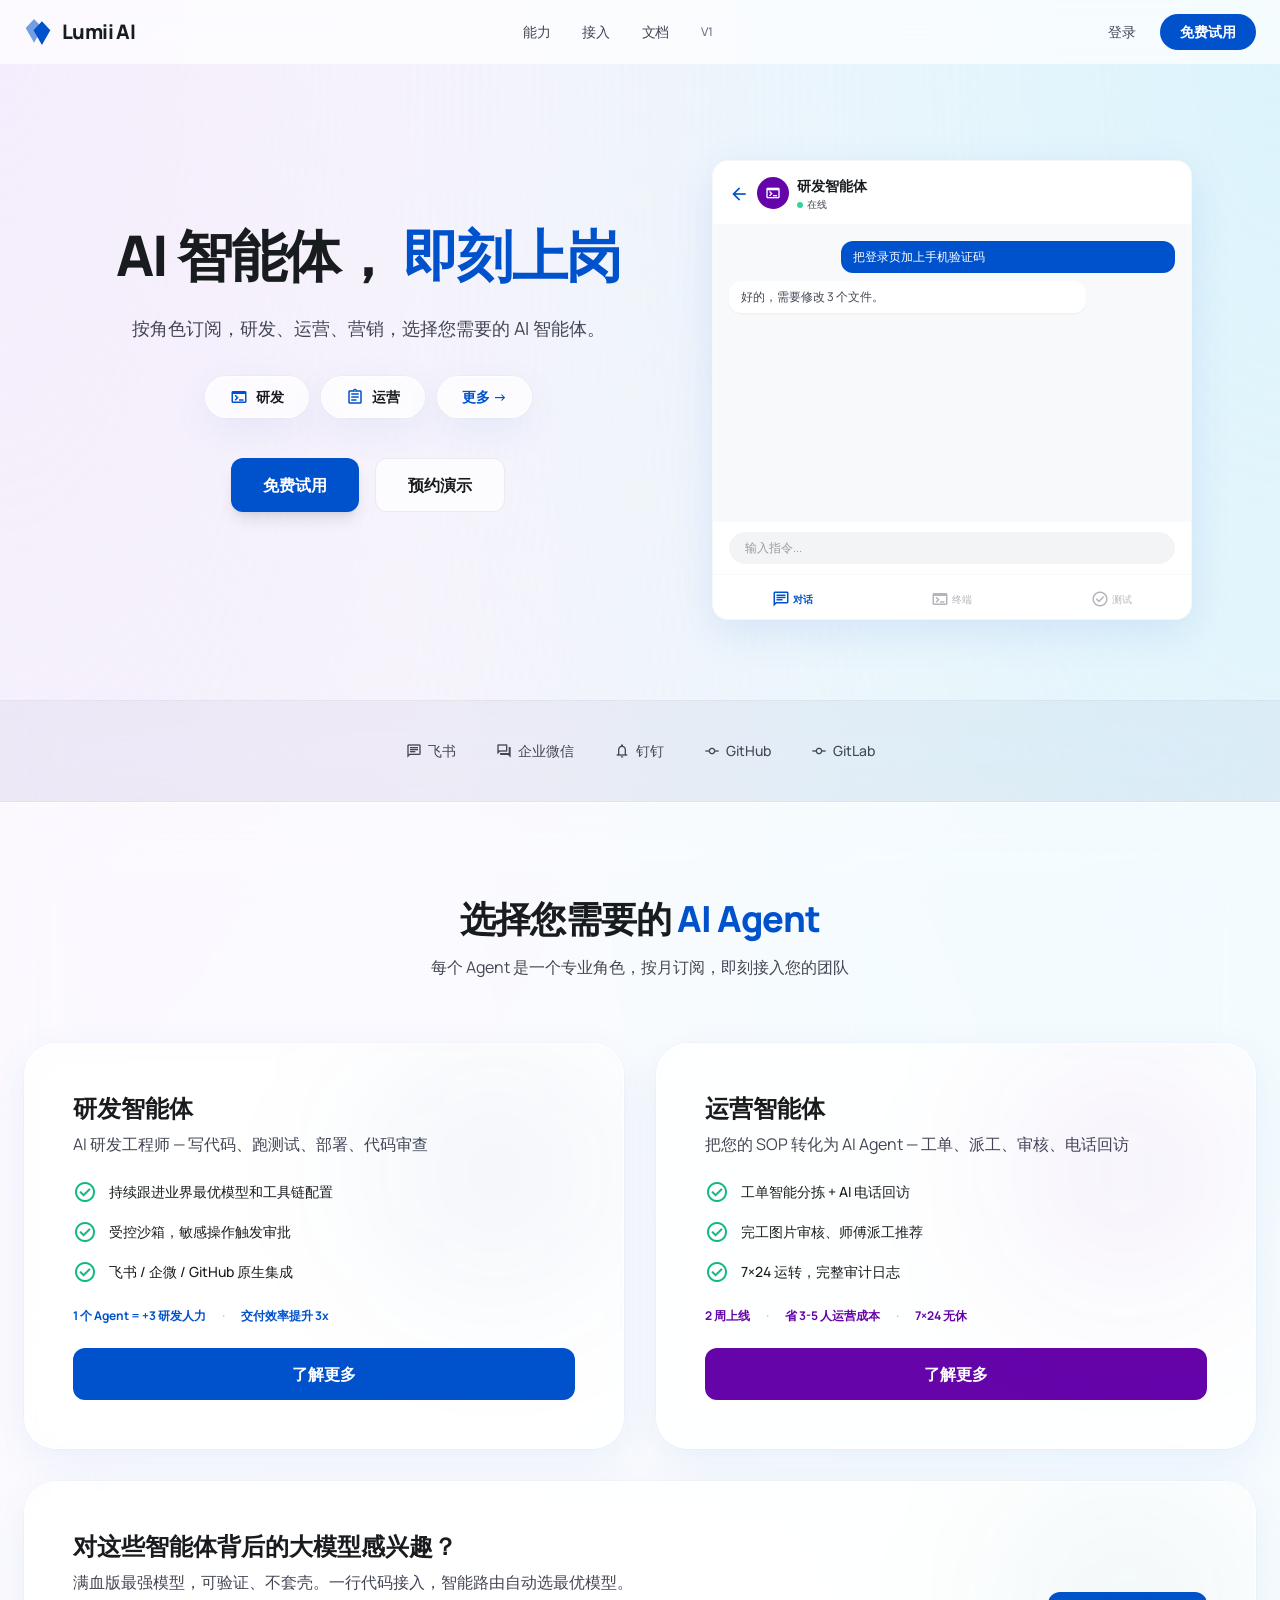
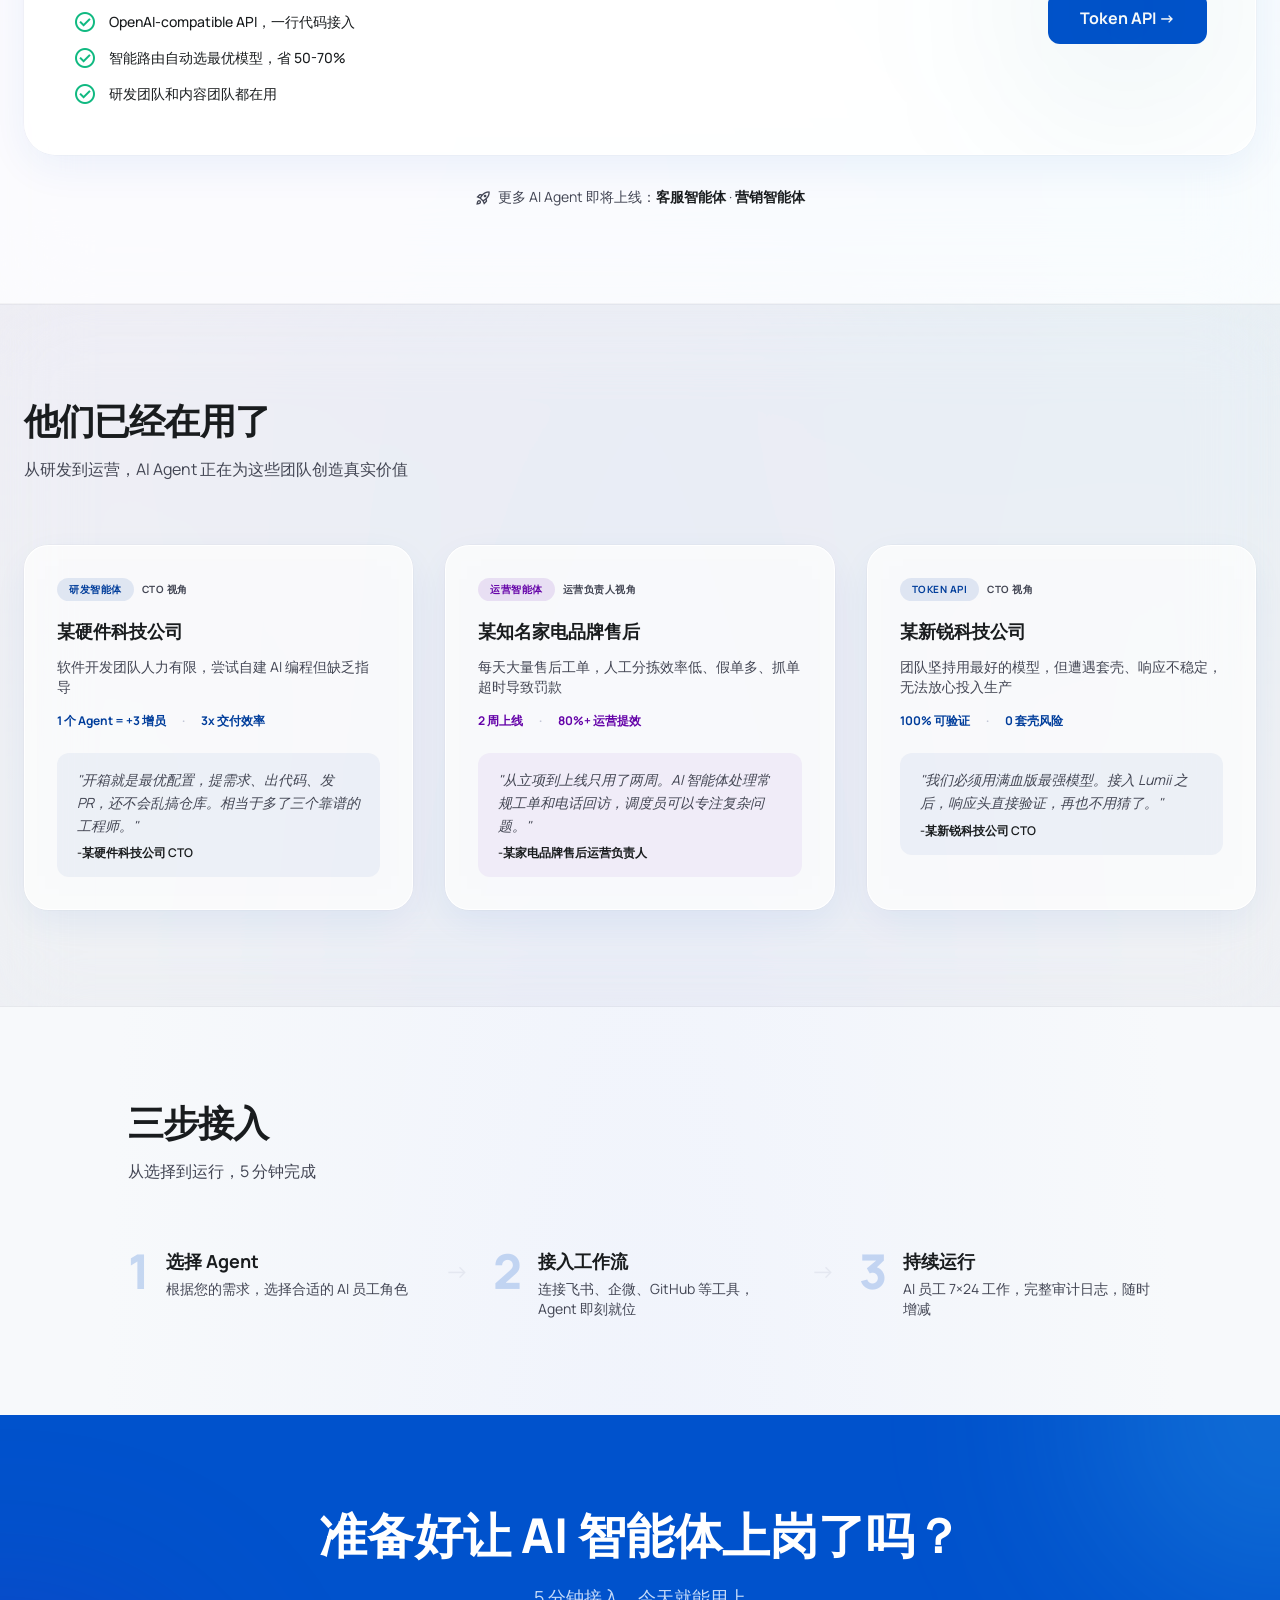
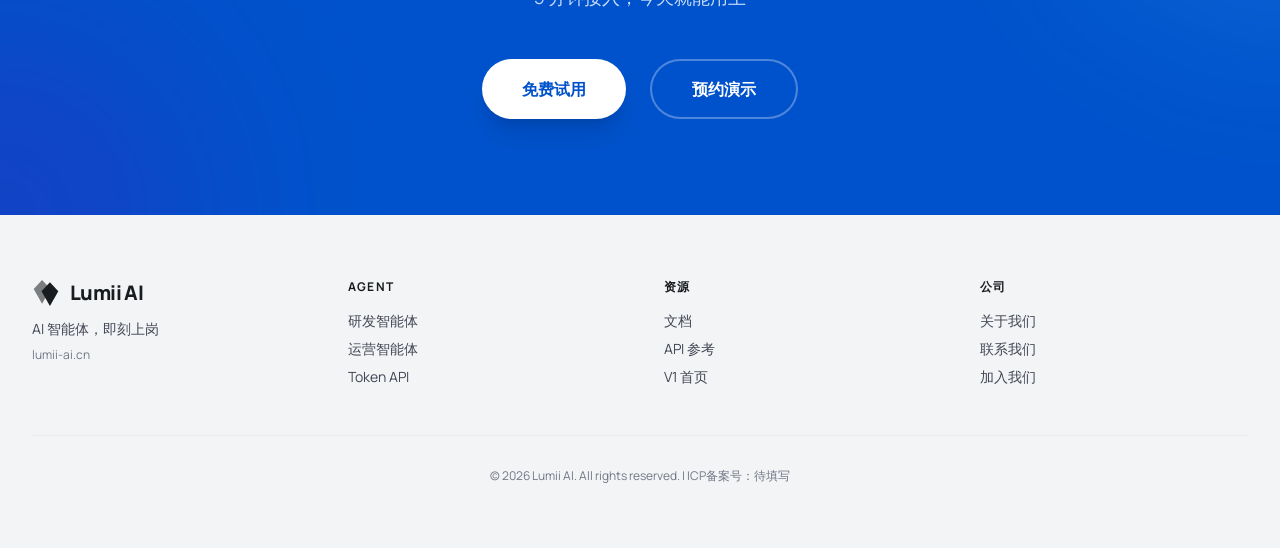
==== commit dfb4fa07: "deploy: aro-network/lumii-ai-cn-web@91c65dcd336e9d0a6ad6e08f6857f2ef8d131a09" ====
--- a/v2/index.html
+++ b/v2/index.html
@@ -4,7 +4,7 @@
 <meta charset="utf-8"/>
 <meta content="width=device-width, initial-scale=1.0" name="viewport"/>
 <title>Lumii AI - AI Agent，即刻接入</title>
-<meta name="description" content="AI 智能体，即刻上岗。按角色订阅，研发、运营、营销——选择您需要的 AI 智能体。"/>
+<meta name="description" content="AI 智能体，即刻上岗。按角色订阅，研发、运营、营销，选择您需要的 AI 智能体。"/>
 <link rel="icon" type="image/svg+xml" href="/favicon.svg"/>
 <style>
   /* V2 — minimal layout overrides only */
@@ -59,7 +59,7 @@
           <span class="text-primary-container">即刻上岗</span>
         </h1>
         <p class="text-lg text-on-surface-variant leading-relaxed mb-8" style="text-wrap:balance">
-          按角色订阅，研发、运营、营销——选择您需要的 AI 智能体。
+          按角色订阅，研发、运营、营销，选择您需要的 AI 智能体。
         </p>
         <div class="flex items-center justify-center gap-3 mb-10 flex-wrap">
           <a href="#cap-dev" class="capability-pill glass-card rounded-full px-6 py-2.5 text-sm font-semibold text-on-surface inline-flex items-center gap-2">
@@ -466,7 +466,7 @@
       <div class="md:flex md:items-center md:gap-12">
         <div class="flex-1 mb-6 md:mb-0">
           <h3 class="text-2xl font-extrabold mb-2">对这些智能体背后的大模型感兴趣？</h3>
-          <p class="text-on-surface-variant mb-4">满血版最强模型——可验证、不套壳。一行代码接入，智能路由自动选最优模型。</p>
+          <p class="text-on-surface-variant mb-4">满血版最强模型，可验证、不套壳。一行代码接入，智能路由自动选最优模型。</p>
           <ul class="space-y-3">
             <li class="flex items-center gap-3">
               <span class="material-symbols-outlined text-emerald-500 flex-shrink-0">check_circle</span>
@@ -521,7 +521,7 @@
       </div>
       <blockquote class="bg-primary/5 rounded-xl px-5 py-4 italic text-on-surface-variant text-sm leading-relaxed">
         "开箱就是最优配置，提需求、出代码、发 PR，还不会乱搞仓库。相当于多了三个靠谱的工程师。"
-        <footer class="mt-2 not-italic text-xs font-semibold text-on-surface">—— 某硬件科技公司 CTO</footer>
+        <footer class="mt-2 not-italic text-xs font-semibold text-on-surface">-某硬件科技公司 CTO</footer>
       </blockquote>
     </div>
     <div class="glass-card p-8 rounded-3xl kinetic-shadow">
@@ -538,7 +538,7 @@
       </div>
       <blockquote class="bg-tertiary/5 rounded-xl px-5 py-4 italic text-on-surface-variant text-sm leading-relaxed">
         "从立项到上线只用了两周。AI 智能体处理常规工单和电话回访，调度员可以专注复杂问题。"
-        <footer class="mt-2 not-italic text-xs font-semibold text-on-surface">—— 某家电品牌售后运营负责人</footer>
+        <footer class="mt-2 not-italic text-xs font-semibold text-on-surface">-某家电品牌售后运营负责人</footer>
       </blockquote>
     </div>
     <div class="glass-card p-8 rounded-3xl kinetic-shadow md:col-span-2 lg:col-span-1">
@@ -555,7 +555,7 @@
       </div>
       <blockquote class="bg-primary/5 rounded-xl px-5 py-4 italic text-on-surface-variant text-sm leading-relaxed">
         "我们必须用满血版最强模型。接入 Lumii 之后，响应头直接验证，再也不用猜了。"
-        <footer class="mt-2 not-italic text-xs font-semibold text-on-surface">—— 某新锐科技公司 CTO</footer>
+        <footer class="mt-2 not-italic text-xs font-semibold text-on-surface">-某新锐科技公司 CTO</footer>
       </blockquote>
     </div>
   </div>
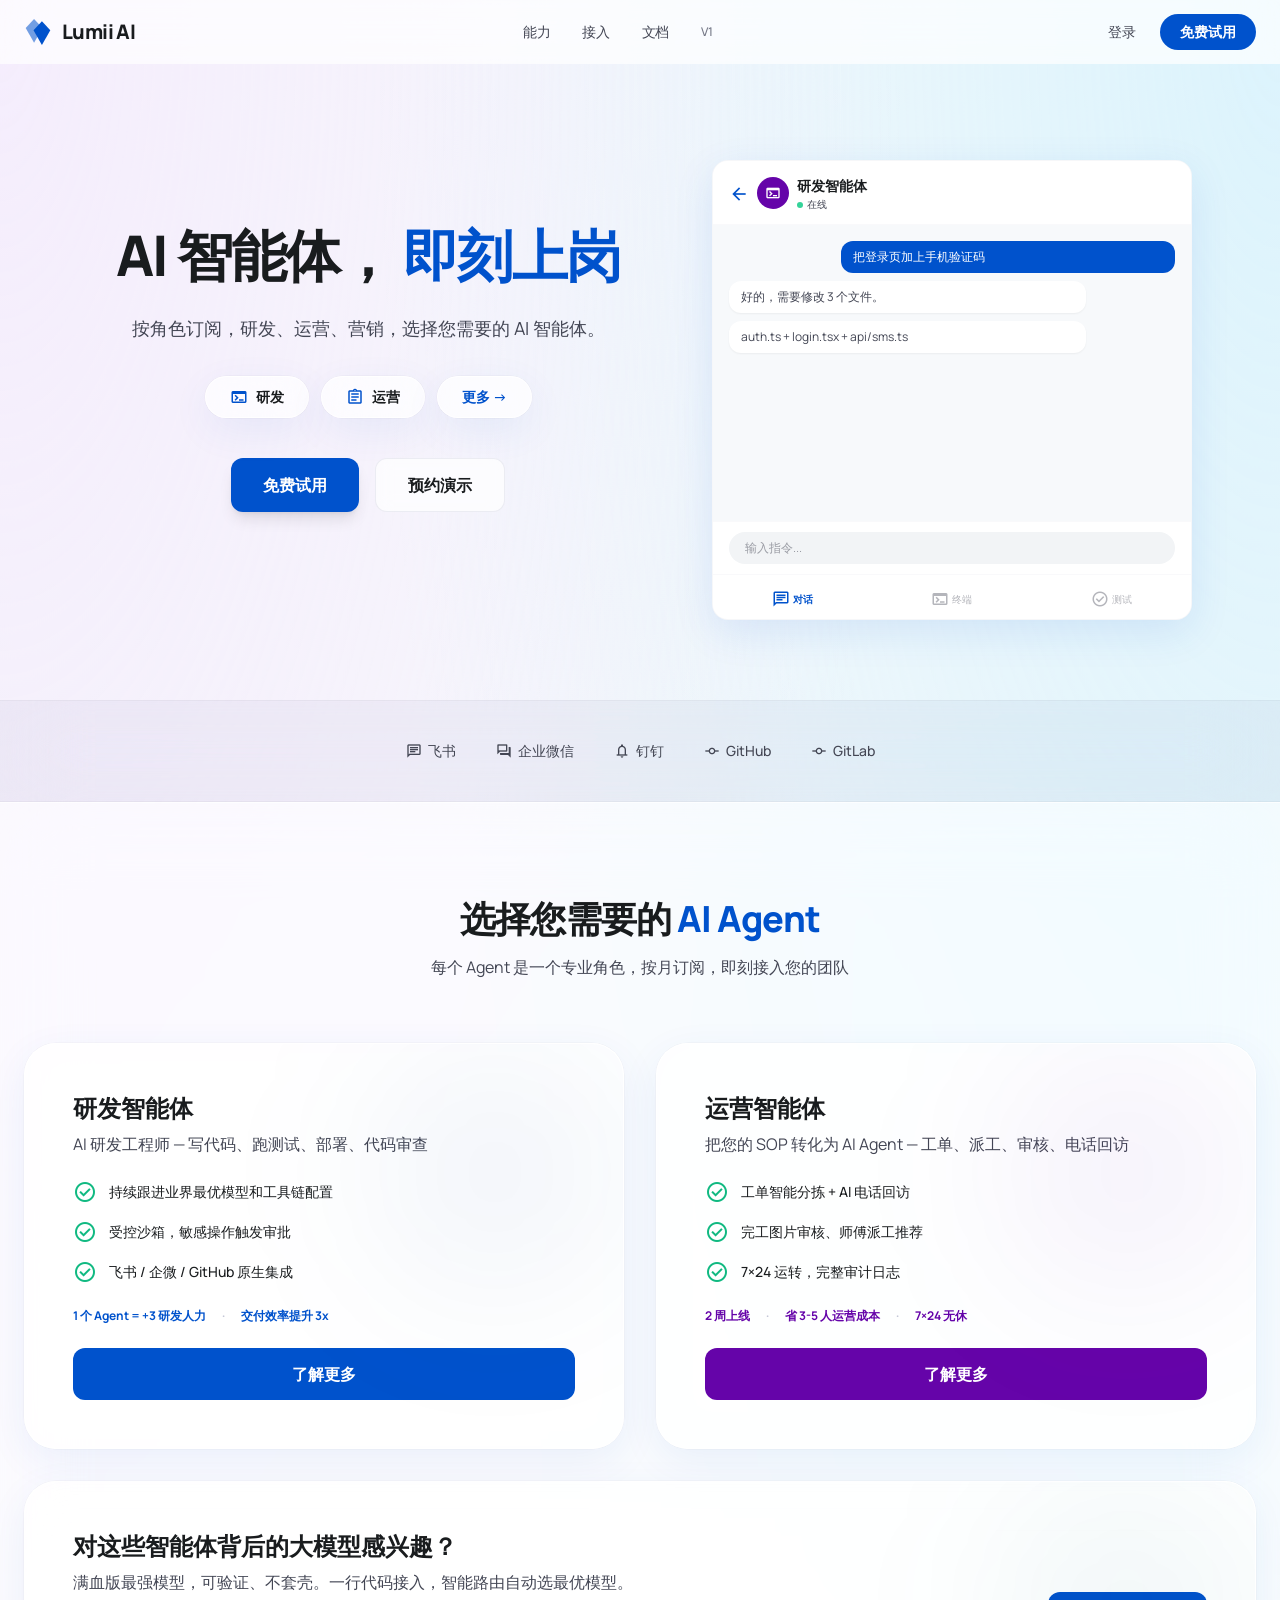
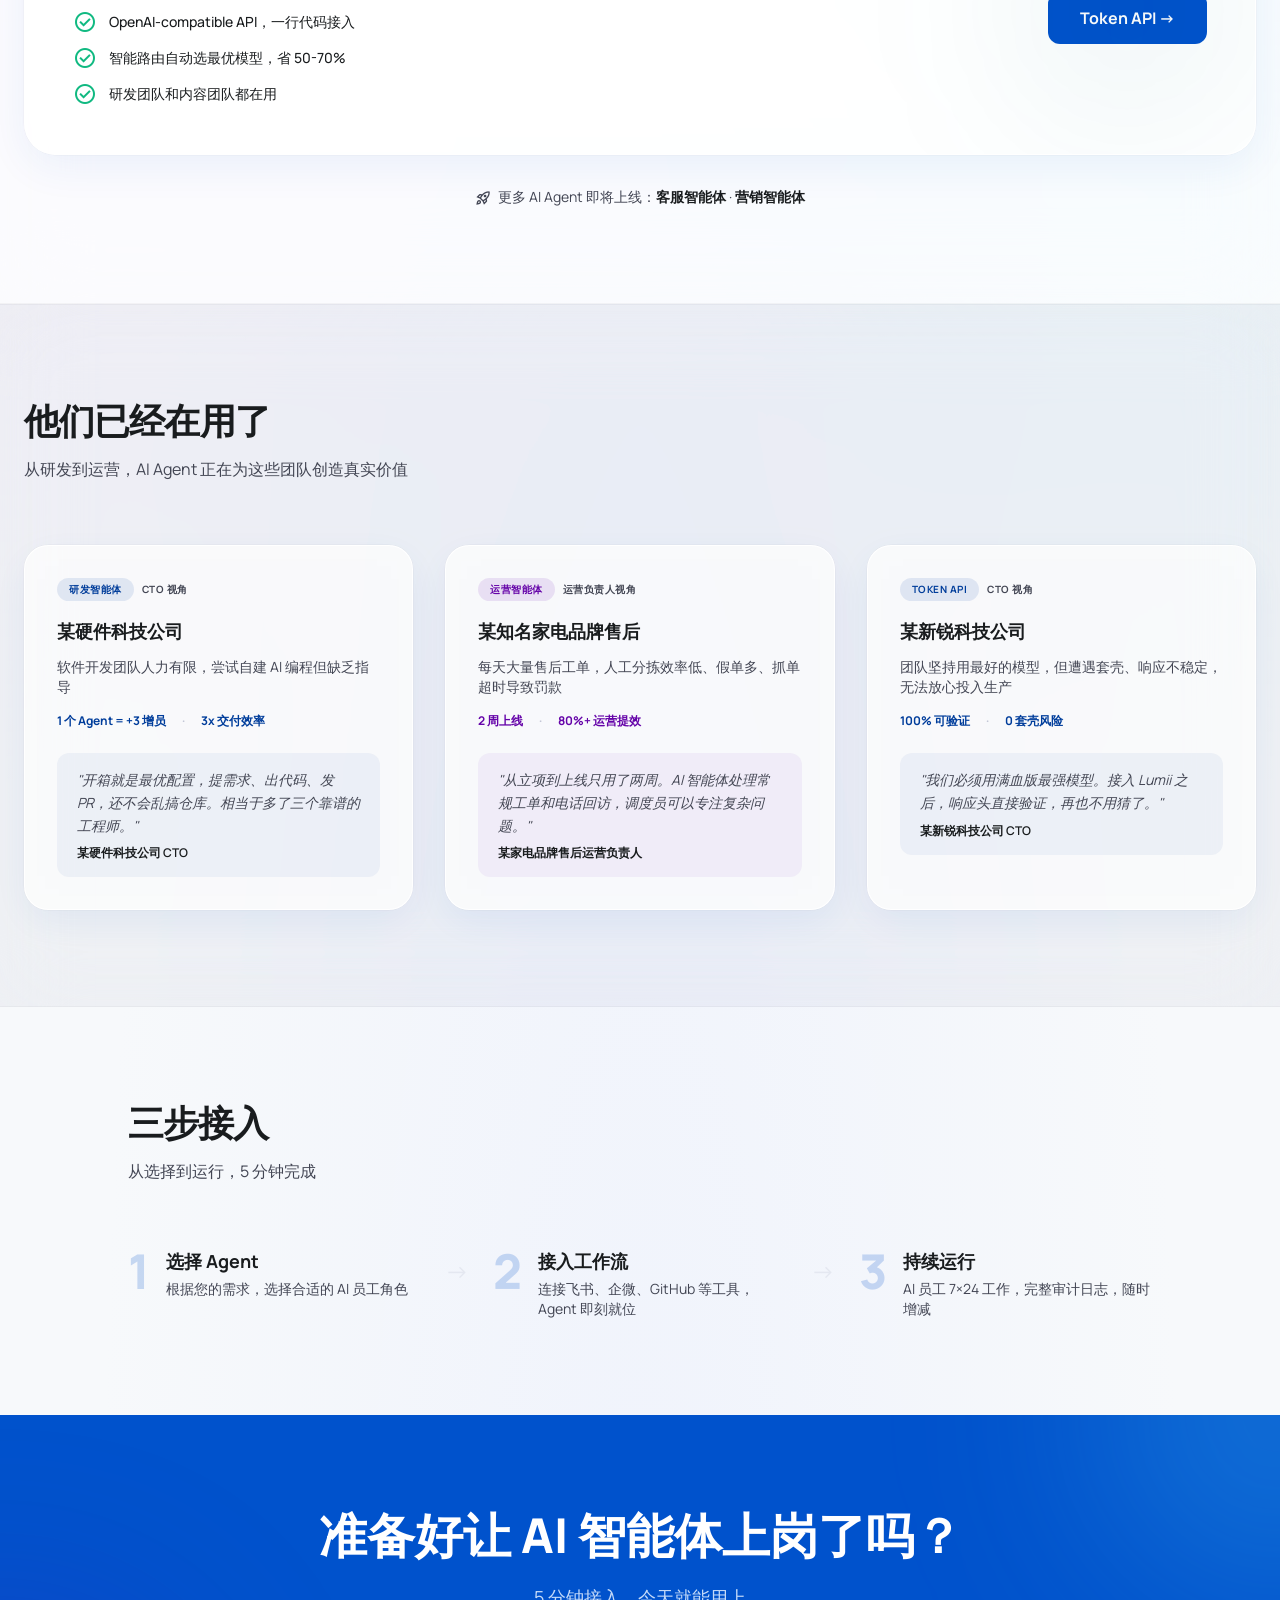
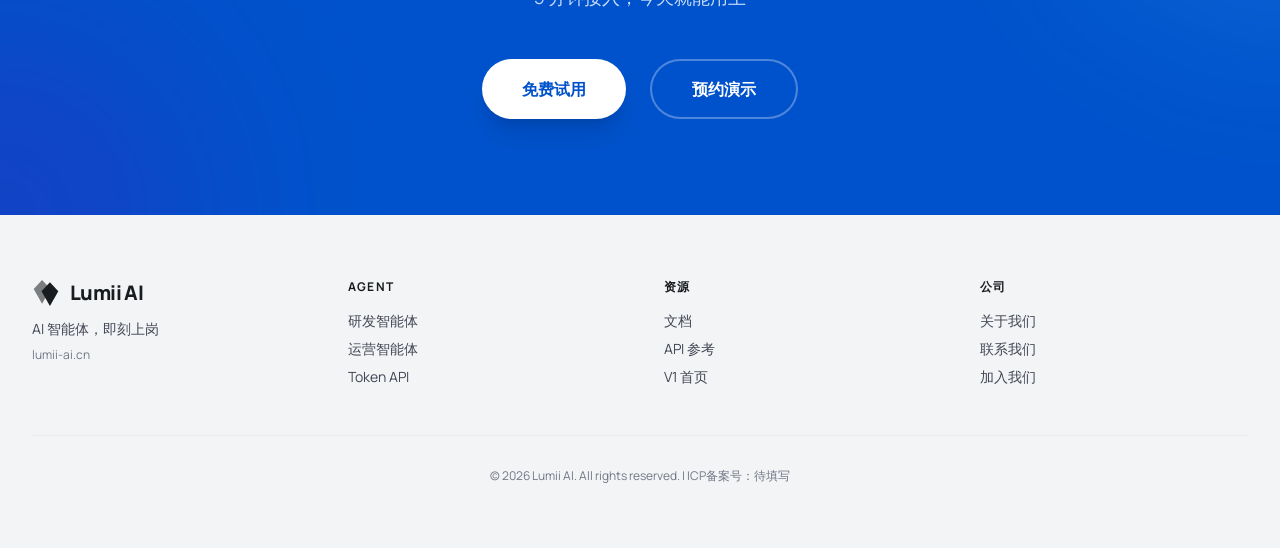
==== commit cf3e9612: "deploy: aro-network/lumii-ai-cn-web@77b0f9a7395640783a7b93e8500cb6fd1e310bd8" ====
--- a/v2/index.html
+++ b/v2/index.html
@@ -521,7 +521,7 @@
       </div>
       <blockquote class="bg-primary/5 rounded-xl px-5 py-4 italic text-on-surface-variant text-sm leading-relaxed">
         "开箱就是最优配置，提需求、出代码、发 PR，还不会乱搞仓库。相当于多了三个靠谱的工程师。"
-        <footer class="mt-2 not-italic text-xs font-semibold text-on-surface">-某硬件科技公司 CTO</footer>
+        <footer class="mt-2 not-italic text-xs font-semibold text-on-surface">某硬件科技公司 CTO</footer>
       </blockquote>
     </div>
     <div class="glass-card p-8 rounded-3xl kinetic-shadow">
@@ -538,7 +538,7 @@
       </div>
       <blockquote class="bg-tertiary/5 rounded-xl px-5 py-4 italic text-on-surface-variant text-sm leading-relaxed">
         "从立项到上线只用了两周。AI 智能体处理常规工单和电话回访，调度员可以专注复杂问题。"
-        <footer class="mt-2 not-italic text-xs font-semibold text-on-surface">-某家电品牌售后运营负责人</footer>
+        <footer class="mt-2 not-italic text-xs font-semibold text-on-surface">某家电品牌售后运营负责人</footer>
       </blockquote>
     </div>
     <div class="glass-card p-8 rounded-3xl kinetic-shadow md:col-span-2 lg:col-span-1">
@@ -555,7 +555,7 @@
       </div>
       <blockquote class="bg-primary/5 rounded-xl px-5 py-4 italic text-on-surface-variant text-sm leading-relaxed">
         "我们必须用满血版最强模型。接入 Lumii 之后，响应头直接验证，再也不用猜了。"
-        <footer class="mt-2 not-italic text-xs font-semibold text-on-surface">-某新锐科技公司 CTO</footer>
+        <footer class="mt-2 not-italic text-xs font-semibold text-on-surface">某新锐科技公司 CTO</footer>
       </blockquote>
     </div>
   </div>
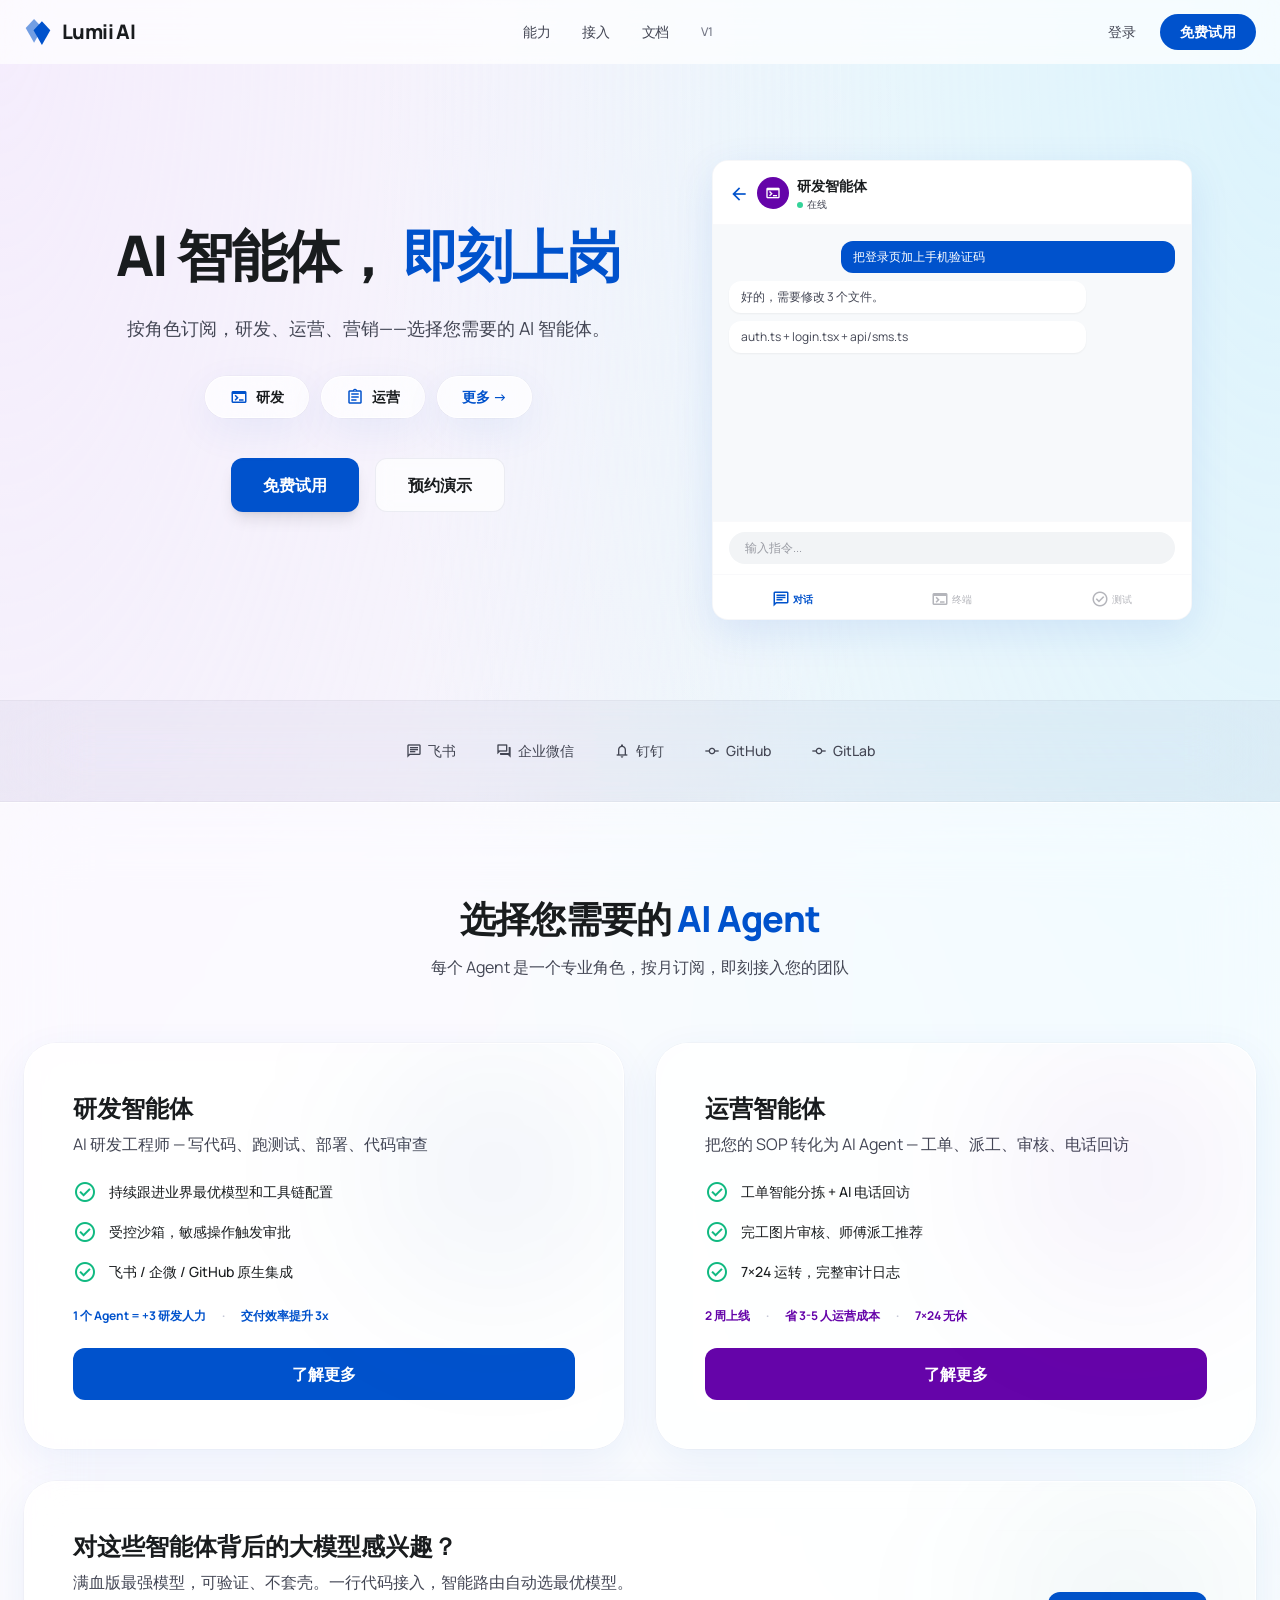
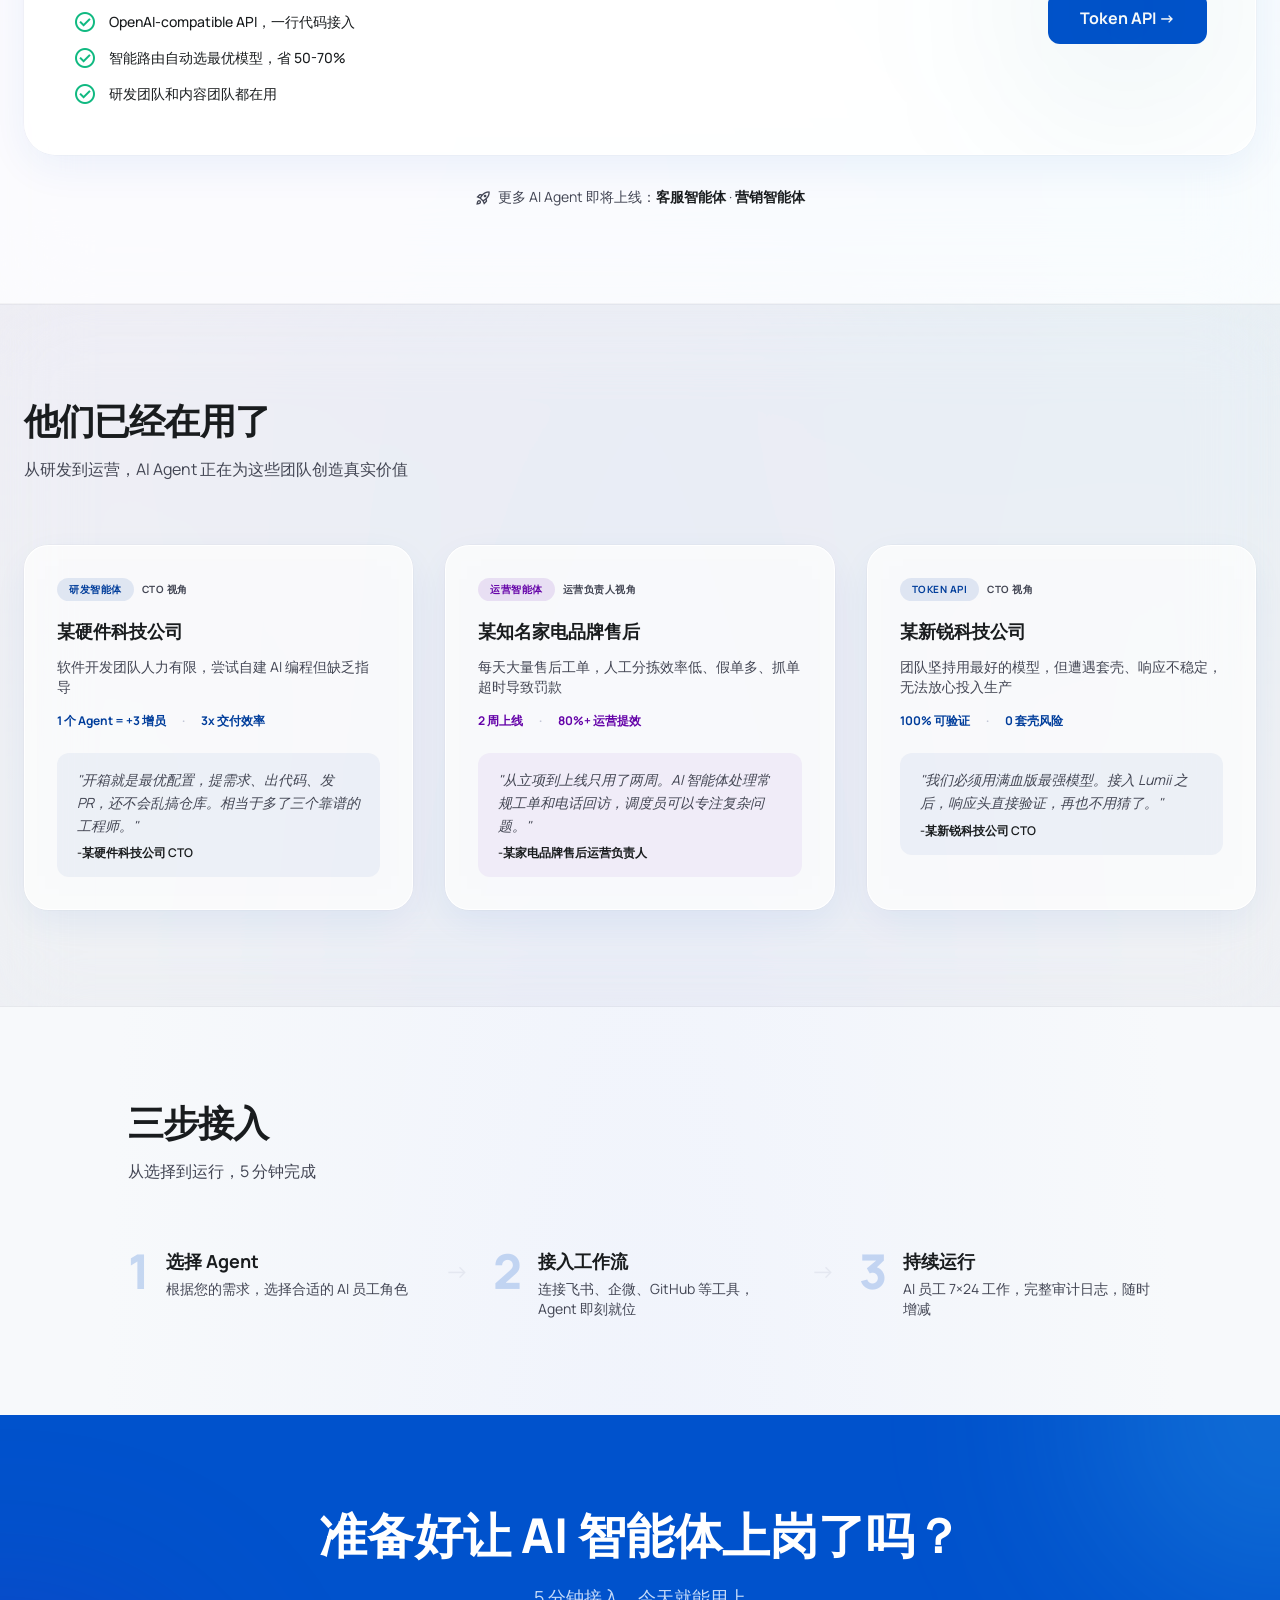
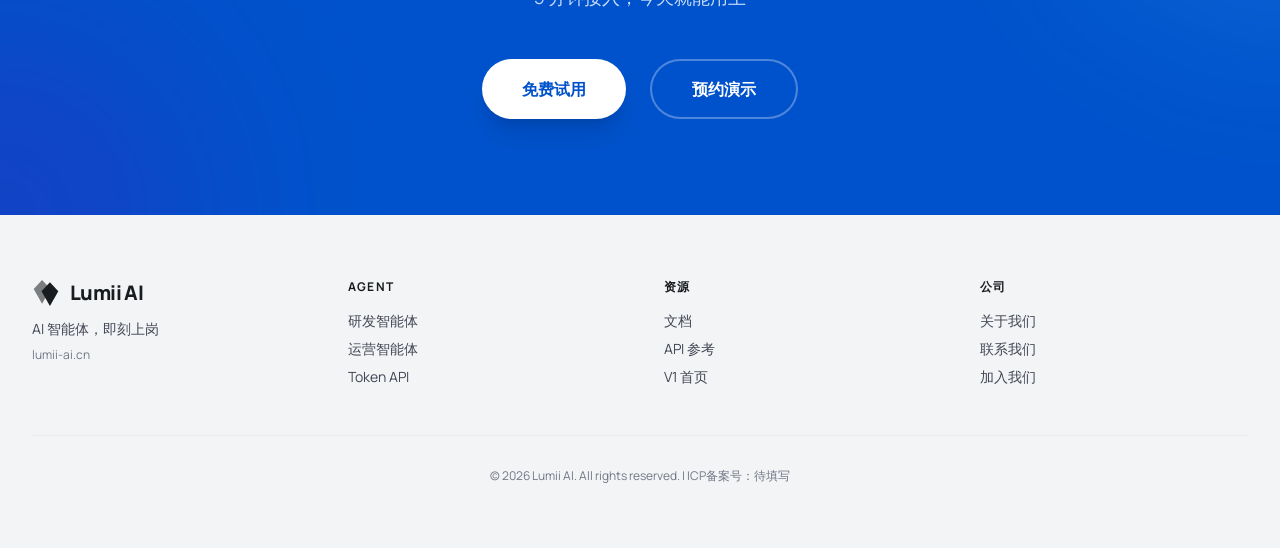
==== commit e69d8122: "deploy: aro-network/lumii-ai-cn-web@2f6e56c77427eda816fdc3e6e7c00bac26c45bca" ====
--- a/v2/index.html
+++ b/v2/index.html
@@ -4,7 +4,7 @@
 <meta charset="utf-8"/>
 <meta content="width=device-width, initial-scale=1.0" name="viewport"/>
 <title>Lumii AI - AI Agent，即刻接入</title>
-<meta name="description" content="AI 智能体，即刻上岗。按角色订阅，研发、运营、营销，选择您需要的 AI 智能体。"/>
+<meta name="description" content="AI 智能体，即刻上岗。按角色订阅，研发、运营、营销——选择您需要的 AI 智能体。"/>
 <link rel="icon" type="image/svg+xml" href="/favicon.svg"/>
 <style>
   /* V2 — minimal layout overrides only */
@@ -59,7 +59,7 @@
           <span class="text-primary-container">即刻上岗</span>
         </h1>
         <p class="text-lg text-on-surface-variant leading-relaxed mb-8" style="text-wrap:balance">
-          按角色订阅，研发、运营、营销，选择您需要的 AI 智能体。
+          按角色订阅，研发、运营、营销——选择您需要的 AI 智能体。
         </p>
         <div class="flex items-center justify-center gap-3 mb-10 flex-wrap">
           <a href="#cap-dev" class="capability-pill glass-card rounded-full px-6 py-2.5 text-sm font-semibold text-on-surface inline-flex items-center gap-2">
@@ -521,7 +521,7 @@
       </div>
       <blockquote class="bg-primary/5 rounded-xl px-5 py-4 italic text-on-surface-variant text-sm leading-relaxed">
         "开箱就是最优配置，提需求、出代码、发 PR，还不会乱搞仓库。相当于多了三个靠谱的工程师。"
-        <footer class="mt-2 not-italic text-xs font-semibold text-on-surface">某硬件科技公司 CTO</footer>
+        <footer class="mt-2 not-italic text-xs font-semibold text-on-surface">-某硬件科技公司 CTO</footer>
       </blockquote>
     </div>
     <div class="glass-card p-8 rounded-3xl kinetic-shadow">
@@ -538,7 +538,7 @@
       </div>
       <blockquote class="bg-tertiary/5 rounded-xl px-5 py-4 italic text-on-surface-variant text-sm leading-relaxed">
         "从立项到上线只用了两周。AI 智能体处理常规工单和电话回访，调度员可以专注复杂问题。"
-        <footer class="mt-2 not-italic text-xs font-semibold text-on-surface">某家电品牌售后运营负责人</footer>
+        <footer class="mt-2 not-italic text-xs font-semibold text-on-surface">-某家电品牌售后运营负责人</footer>
       </blockquote>
     </div>
     <div class="glass-card p-8 rounded-3xl kinetic-shadow md:col-span-2 lg:col-span-1">
@@ -555,7 +555,7 @@
       </div>
       <blockquote class="bg-primary/5 rounded-xl px-5 py-4 italic text-on-surface-variant text-sm leading-relaxed">
         "我们必须用满血版最强模型。接入 Lumii 之后，响应头直接验证，再也不用猜了。"
-        <footer class="mt-2 not-italic text-xs font-semibold text-on-surface">某新锐科技公司 CTO</footer>
+        <footer class="mt-2 not-italic text-xs font-semibold text-on-surface">-某新锐科技公司 CTO</footer>
       </blockquote>
     </div>
   </div>
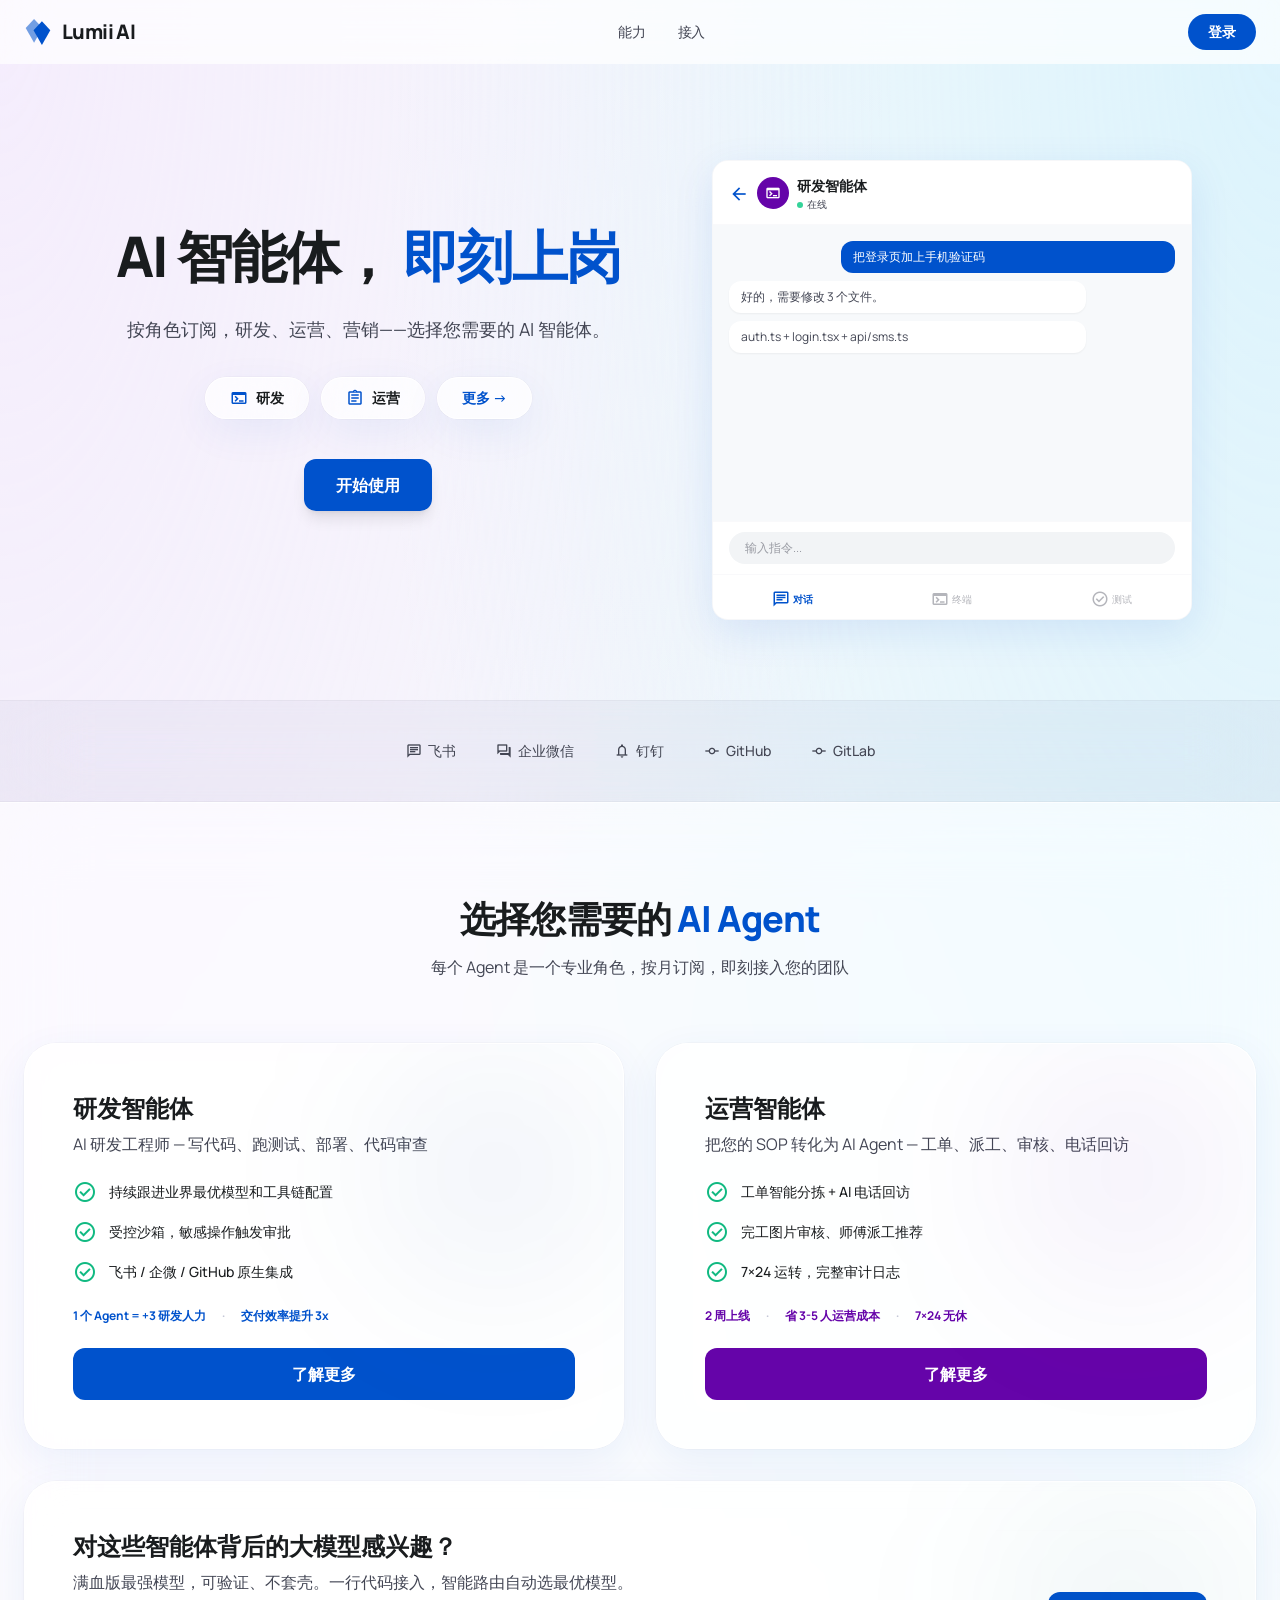
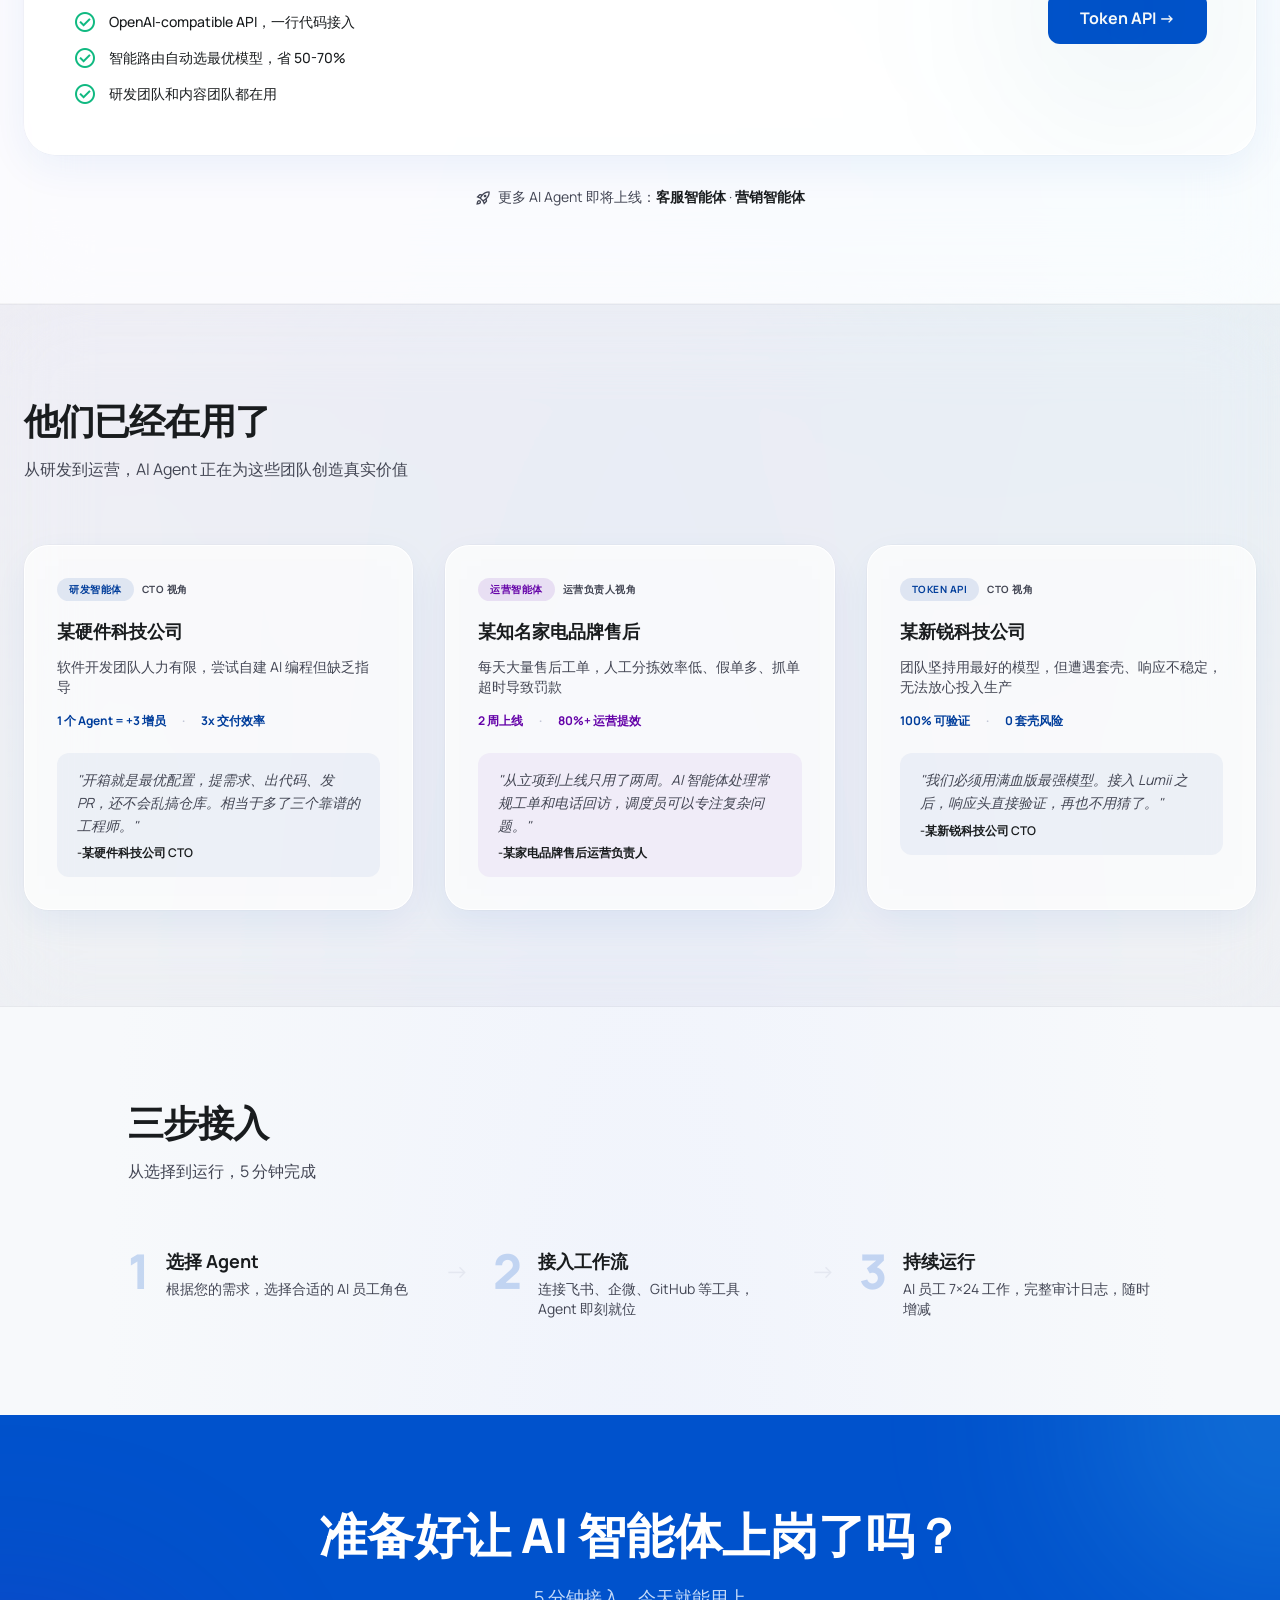
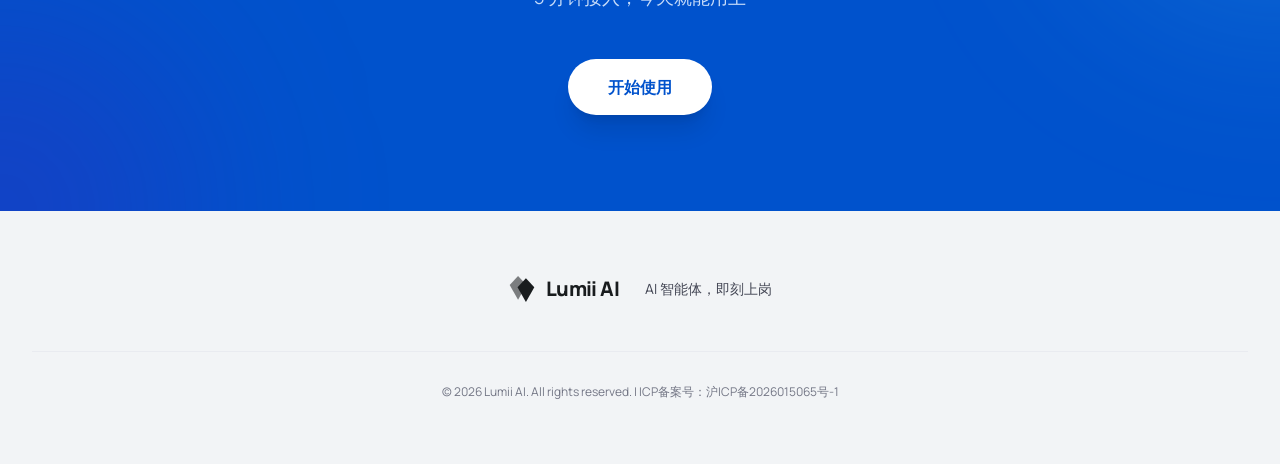
==== commit 449d2c16: "deploy: aro-network/lumii-ai-cn-web@53e8d593f1ac4423ba2848a54c7cba6327c1b626" ====
--- a/v2/index.html
+++ b/v2/index.html
@@ -11,8 +11,8 @@
   .capability-pill { transition: transform 0.15s, box-shadow 0.15s; }
   .capability-pill:hover { transform: translateY(-2px); box-shadow: 0 8px 24px rgba(0,82,204,0.12); }
 </style>
-  <script type="module" crossorigin src="/assets/main-Lf692reH.js"></script>
-  <link rel="stylesheet" crossorigin href="/assets/main-CG5JSISn.css">
+  <script type="module" crossorigin src="/assets/main-DvuV4xKH.js"></script>
+  <link rel="stylesheet" crossorigin href="/assets/main-BzO1Df2r.css">
 </head>
 <body class="bg-surface text-on-surface font-body overflow-x-hidden selection:bg-primary-fixed selection:text-on-primary-fixed">
 
@@ -26,12 +26,9 @@
     <div class="hidden md:flex items-center space-x-6 text-sm font-medium tracking-tight">
       <a class="text-on-surface-variant hover:text-primary-container transition-colors py-2 px-1" href="#capabilities">能力</a>
       <a class="text-on-surface-variant hover:text-primary-container transition-colors py-2 px-1" href="#how-it-works">接入</a>
-      <a class="text-on-surface-variant hover:text-primary-container transition-colors py-2 px-1" href="#">文档</a>
-      <a class="text-outline hover:text-primary-container transition-colors text-xs py-2 px-1" href="/archive/v1-index.html">V1</a>
     </div>
     <div class="hidden md:flex items-center space-x-4">
-      <button class="text-on-surface-variant hover:text-primary-container text-sm font-medium py-2 px-2">登录</button>
-      <button data-cta="get-started" class="bg-primary-container text-white px-5 py-2 rounded-full text-sm font-semibold hover:scale-105 active:scale-95 transition-transform duration-200">免费试用</button>
+      <a href="https://dashboard.lumii-ai.cn/" class="bg-primary-container text-white px-5 py-2 rounded-full text-sm font-semibold hover:scale-105 active:scale-95 transition-transform duration-200">登录</a>
     </div>
     <button class="md:hidden" data-mobile-menu-toggle>
       <span class="material-symbols-outlined text-2xl">menu</span>
@@ -40,9 +37,7 @@
   <div id="mobile-menu" class="mobile-menu flex-col bg-white/95 backdrop-blur-xl px-6 pb-6 md:hidden">
     <a class="py-3 text-sm font-medium text-on-surface-variant" href="#capabilities">能力</a>
     <a class="py-3 text-sm font-medium text-on-surface-variant" href="#how-it-works">接入</a>
-    <a class="py-3 text-sm font-medium text-on-surface-variant" href="#">文档</a>
-    <a class="py-3 text-sm font-medium text-outline" href="/archive/v1-index.html">V1</a>
-    <button data-cta="get-started" class="mt-4 w-full bg-primary-container text-white py-3 rounded-full text-sm font-semibold">免费试用</button>
+    <a href="https://dashboard.lumii-ai.cn/" class="mt-4 w-full bg-primary-container text-white py-3 rounded-full text-sm font-semibold text-center block">登录</a>
   </div>
 </nav>
 
@@ -71,12 +66,9 @@
           <a href="#capabilities" class="capability-pill glass-card rounded-full px-6 py-2.5 text-sm font-semibold text-primary-container inline-flex items-center gap-1 hover:text-primary">更多 →</a>
         </div>
         <div class="flex flex-col sm:flex-row gap-4 justify-center">
-          <button data-cta="get-started" class="px-8 py-3.5 bg-primary-container text-white rounded-xl font-bold shadow-lg hover:bg-primary-container/90 transition-colors">
-            免费试用
-          </button>
-          <button data-cta="demo-request" class="px-8 py-3.5 bg-white/70 backdrop-blur text-on-surface rounded-xl font-bold border border-outline-variant/30 hover:bg-white transition-colors">
-            预约演示
-          </button>
+          <a href="https://dashboard.lumii-ai.cn/" class="px-8 py-3.5 bg-primary-container text-white rounded-xl font-bold shadow-lg hover:bg-primary-container/90 transition-colors text-center">
+            开始使用
+          </a>
         </div>
       </div>
       <!-- Right: demo block, fixed width -->
@@ -424,7 +416,7 @@
         <span class="text-outline-variant">·</span>
         <span>交付效率提升 3x</span>
       </div>
-      <button data-cta="get-started" class="mt-auto w-full py-3.5 bg-primary-container text-white rounded-xl font-bold hover:bg-primary-container/90 transition-colors">了解更多</button>
+      <a href="https://dashboard.lumii-ai.cn/" class="mt-auto w-full py-3.5 bg-primary-container text-white rounded-xl font-bold hover:bg-primary-container/90 transition-colors text-center block">了解更多</a>
     </div>
 
     <!-- 运营智能体 -->
@@ -455,7 +447,7 @@
         <span class="text-outline-variant">·</span>
         <span>7×24 无休</span>
       </div>
-      <button data-cta="get-started" class="mt-auto w-full py-3.5 bg-tertiary text-white rounded-xl font-bold hover:bg-tertiary/90 transition-colors">了解更多</button>
+      <button onclick="alert('Coming soon')" class="mt-auto w-full py-3.5 bg-tertiary text-white rounded-xl font-bold hover:bg-tertiary/90 transition-colors">了解更多</button>
     </div>
   </div>
 
@@ -483,7 +475,7 @@
           </ul>
         </div>
         <div class="flex-shrink-0">
-          <button data-cta="get-started" class="w-full md:w-auto px-8 py-3.5 bg-primary-container text-white rounded-xl font-bold hover:bg-primary-container/90 transition-colors">Token API →</button>
+          <button onclick="alert('Coming soon')" class="w-full md:w-auto px-8 py-3.5 bg-primary-container text-white rounded-xl font-bold hover:bg-primary-container/90 transition-colors">Token API →</button>
         </div>
       </div>
     </div>
@@ -606,8 +598,7 @@
     <h2 class="text-4xl md:text-5xl font-black text-white mb-6">准备好让 AI 智能体上岗了吗？</h2>
     <p class="text-blue-100 text-lg mb-12 max-w-2xl mx-auto opacity-90">5 分钟接入，今天就能用上</p>
     <div class="flex flex-col sm:flex-row justify-center gap-6">
-      <button data-cta="get-started" class="px-10 py-4 bg-white text-primary-container rounded-full font-bold shadow-xl hover:bg-surface-container-low transition-colors">免费试用</button>
-      <button data-cta="demo-request" class="px-10 py-4 bg-primary-container border-2 border-white/30 text-white rounded-full font-bold hover:bg-white/10 transition-colors">预约演示</button>
+      <a href="https://dashboard.lumii-ai.cn/" class="px-10 py-4 bg-white text-primary-container rounded-full font-bold shadow-xl hover:bg-surface-container-low transition-colors text-center">开始使用</a>
     </div>
   </div>
 </section>
@@ -617,42 +608,13 @@
 <!-- Footer — copied from V1, adapted links -->
 <footer class="bg-surface-container-low">
   <div class="max-w-7xl mx-auto px-8 py-16">
-    <div class="grid md:grid-cols-4 gap-12">
-      <div class="md:col-span-1">
-        <div class="flex items-center gap-2.5 mb-3">
-          <img src="/assets/logo/mark-black.svg" alt="" class="h-7 w-auto" />
-          <span class="text-xl font-extrabold text-on-surface tracking-tight" style="letter-spacing:-0.03em">Lumii AI</span>
-        </div>
-        <p class="text-sm text-on-surface-variant mb-2">AI 智能体，即刻上岗</p>
-        <p class="text-xs text-outline">lumii-ai.cn</p>
-      </div>
-      <div>
-        <h4 class="text-xs font-bold uppercase tracking-widest text-on-surface mb-4">Agent</h4>
-        <ul class="space-y-2 text-sm text-on-surface-variant">
-          <li><a class="hover:text-primary transition-colors" href="#cap-dev">研发智能体</a></li>
-          <li><a class="hover:text-primary transition-colors" href="#cap-ops">运营智能体</a></li>
-          <li><a class="hover:text-primary transition-colors" href="#">Token API</a></li>
-        </ul>
-      </div>
-      <div>
-        <h4 class="text-xs font-bold uppercase tracking-widest text-on-surface mb-4">资源</h4>
-        <ul class="space-y-2 text-sm text-on-surface-variant">
-          <li><a class="hover:text-primary transition-colors" href="#">文档</a></li>
-          <li><a class="hover:text-primary transition-colors" href="#">API 参考</a></li>
-          <li><a class="hover:text-primary transition-colors" href="/archive/v1-index.html">V1 首页</a></li>
-        </ul>
-      </div>
-      <div>
-        <h4 class="text-xs font-bold uppercase tracking-widest text-on-surface mb-4">公司</h4>
-        <ul class="space-y-2 text-sm text-on-surface-variant">
-          <li><a class="hover:text-primary transition-colors" href="#">关于我们</a></li>
-          <li><a class="hover:text-primary transition-colors" href="#">联系我们</a></li>
-          <li><a class="hover:text-primary transition-colors" href="#">加入我们</a></li>
-        </ul>
-      </div>
+    <div class="flex items-center justify-center gap-2.5">
+      <img src="/assets/logo/mark-black.svg" alt="" class="h-7 w-auto" />
+      <span class="text-xl font-extrabold text-on-surface tracking-tight" style="letter-spacing:-0.03em">Lumii AI</span>
+      <span class="text-sm text-on-surface-variant ml-4">AI 智能体，即刻上岗</span>
     </div>
     <div class="mt-12 pt-8 border-t border-outline-variant/20 text-center text-xs text-outline">
-      &copy; 2026 Lumii AI. All rights reserved. | ICP备案号：待填写
+      &copy; 2026 Lumii AI. All rights reserved. | ICP备案号：沪ICP备2026015065号-1
     </div>
   </div>
 </footer>
--- a/assets/main-BzO1Df2r.css
+++ b/assets/main-BzO1Df2r.css
@@ -0,0 +1 @@
+@import"https://fonts.googleapis.com/css2?family=Manrope:wght@200;300;400;500;600;700;800&display=swap";@import"https://fonts.googleapis.com/css2?family=Material+Symbols+Outlined:wght,FILL@100..700,0..1&display=swap";*,:before,:after{--tw-border-spacing-x: 0;--tw-border-spacing-y: 0;--tw-translate-x: 0;--tw-translate-y: 0;--tw-rotate: 0;--tw-skew-x: 0;--tw-skew-y: 0;--tw-scale-x: 1;--tw-scale-y: 1;--tw-pan-x: ;--tw-pan-y: ;--tw-pinch-zoom: ;--tw-scroll-snap-strictness: proximity;--tw-gradient-from-position: ;--tw-gradient-via-position: ;--tw-gradient-to-position: ;--tw-ordinal: ;--tw-slashed-zero: ;--tw-numeric-figure: ;--tw-numeric-spacing: ;--tw-numeric-fraction: ;--tw-ring-inset: ;--tw-ring-offset-width: 0px;--tw-ring-offset-color: #fff;--tw-ring-color: rgb(59 130 246 / .5);--tw-ring-offset-shadow: 0 0 #0000;--tw-ring-shadow: 0 0 #0000;--tw-shadow: 0 0 #0000;--tw-shadow-colored: 0 0 #0000;--tw-blur: ;--tw-brightness: ;--tw-contrast: ;--tw-grayscale: ;--tw-hue-rotate: ;--tw-invert: ;--tw-saturate: ;--tw-sepia: ;--tw-drop-shadow: ;--tw-backdrop-blur: ;--tw-backdrop-brightness: ;--tw-backdrop-contrast: ;--tw-backdrop-grayscale: ;--tw-backdrop-hue-rotate: ;--tw-backdrop-invert: ;--tw-backdrop-opacity: ;--tw-backdrop-saturate: ;--tw-backdrop-sepia: ;--tw-contain-size: ;--tw-contain-layout: ;--tw-contain-paint: ;--tw-contain-style: }::backdrop{--tw-border-spacing-x: 0;--tw-border-spacing-y: 0;--tw-translate-x: 0;--tw-translate-y: 0;--tw-rotate: 0;--tw-skew-x: 0;--tw-skew-y: 0;--tw-scale-x: 1;--tw-scale-y: 1;--tw-pan-x: ;--tw-pan-y: ;--tw-pinch-zoom: ;--tw-scroll-snap-strictness: proximity;--tw-gradient-from-position: ;--tw-gradient-via-position: ;--tw-gradient-to-position: ;--tw-ordinal: ;--tw-slashed-zero: ;--tw-numeric-figure: ;--tw-numeric-spacing: ;--tw-numeric-fraction: ;--tw-ring-inset: ;--tw-ring-offset-width: 0px;--tw-ring-offset-color: #fff;--tw-ring-color: rgb(59 130 246 / .5);--tw-ring-offset-shadow: 0 0 #0000;--tw-ring-shadow: 0 0 #0000;--tw-shadow: 0 0 #0000;--tw-shadow-colored: 0 0 #0000;--tw-blur: ;--tw-brightness: ;--tw-contrast: ;--tw-grayscale: ;--tw-hue-rotate: ;--tw-invert: ;--tw-saturate: ;--tw-sepia: ;--tw-drop-shadow: ;--tw-backdrop-blur: ;--tw-backdrop-brightness: ;--tw-backdrop-contrast: ;--tw-backdrop-grayscale: ;--tw-backdrop-hue-rotate: ;--tw-backdrop-invert: ;--tw-backdrop-opacity: ;--tw-backdrop-saturate: ;--tw-backdrop-sepia: ;--tw-contain-size: ;--tw-contain-layout: ;--tw-contain-paint: ;--tw-contain-style: }*,:before,:after{box-sizing:border-box;border-width:0;border-style:solid;border-color:#e5e7eb}:before,:after{--tw-content: ""}html,:host{line-height:1.5;-webkit-text-size-adjust:100%;-moz-tab-size:4;-o-tab-size:4;tab-size:4;font-family:ui-sans-serif,system-ui,sans-serif,"Apple Color Emoji","Segoe UI Emoji",Segoe UI Symbol,"Noto Color Emoji";font-feature-settings:normal;font-variation-settings:normal;-webkit-tap-highlight-color:transparent}body{margin:0;line-height:inherit}hr{height:0;color:inherit;border-top-width:1px}abbr:where([title]){-webkit-text-decoration:underline dotted;text-decoration:underline dotted}h1,h2,h3,h4,h5,h6{font-size:inherit;font-weight:inherit}a{color:inherit;text-decoration:inherit}b,strong{font-weight:bolder}code,kbd,samp,pre{font-family:ui-monospace,SFMono-Regular,Menlo,Monaco,Consolas,Liberation Mono,Courier New,monospace;font-feature-settings:normal;font-variation-settings:normal;font-size:1em}small{font-size:80%}sub,sup{font-size:75%;line-height:0;position:relative;vertical-align:baseline}sub{bottom:-.25em}sup{top:-.5em}table{text-indent:0;border-color:inherit;border-collapse:collapse}button,input,optgroup,select,textarea{font-family:inherit;font-feature-settings:inherit;font-variation-settings:inherit;font-size:100%;font-weight:inherit;line-height:inherit;letter-spacing:inherit;color:inherit;margin:0;padding:0}button,select{text-transform:none}button,input:where([type=button]),input:where([type=reset]),input:where([type=submit]){-webkit-appearance:button;background-color:transparent;background-image:none}:-moz-focusring{outline:auto}:-moz-ui-invalid{box-shadow:none}progress{vertical-align:baseline}::-webkit-inner-spin-button,::-webkit-outer-spin-button{height:auto}[type=search]{-webkit-appearance:textfield;outline-offset:-2px}::-webkit-search-decoration{-webkit-appearance:none}::-webkit-file-upload-button{-webkit-appearance:button;font:inherit}summary{display:list-item}blockquote,dl,dd,h1,h2,h3,h4,h5,h6,hr,figure,p,pre{margin:0}fieldset{margin:0;padding:0}legend{padding:0}ol,ul,menu{list-style:none;margin:0;padding:0}dialog{padding:0}textarea{resize:vertical}input::-moz-placeholder,textarea::-moz-placeholder{opacity:1;color:#9ca3af}input::placeholder,textarea::placeholder{opacity:1;color:#9ca3af}button,[role=button]{cursor:pointer}:disabled{cursor:default}img,svg,video,canvas,audio,iframe,embed,object{display:block;vertical-align:middle}img,video{max-width:100%;height:auto}[hidden]:where(:not([hidden=until-found])){display:none}.pointer-events-none{pointer-events:none}.fixed{position:fixed}.absolute{position:absolute}.relative{position:relative}.sticky{position:sticky}.inset-0{top:0;right:0;bottom:0;left:0}.bottom-0{bottom:0}.left-0{left:0}.right-0{right:0}.right-4{right:1rem}.top-0{top:0}.top-16{top:4rem}.top-4{top:1rem}.z-0{z-index:0}.z-10{z-index:10}.z-40{z-index:40}.z-50{z-index:50}.mx-auto{margin-left:auto;margin-right:auto}.mb-1{margin-bottom:.25rem}.mb-10{margin-bottom:2.5rem}.mb-12{margin-bottom:3rem}.mb-16{margin-bottom:4rem}.mb-2{margin-bottom:.5rem}.mb-3{margin-bottom:.75rem}.mb-4{margin-bottom:1rem}.mb-6{margin-bottom:1.5rem}.mb-8{margin-bottom:2rem}.ml-1{margin-left:.25rem}.ml-4{margin-left:1rem}.ml-auto{margin-left:auto}.mr-1{margin-right:.25rem}.mt-0\.5{margin-top:.125rem}.mt-12{margin-top:3rem}.mt-2{margin-top:.5rem}.mt-4{margin-top:1rem}.mt-8{margin-top:2rem}.mt-auto{margin-top:auto}.block{display:block}.inline-block{display:inline-block}.inline{display:inline}.flex{display:flex}.inline-flex{display:inline-flex}.table{display:table}.grid{display:grid}.hidden{display:none}.h-1\.5{height:.375rem}.h-10{height:2.5rem}.h-12{height:3rem}.h-14{height:3.5rem}.h-16{height:4rem}.h-2{height:.5rem}.h-3{height:.75rem}.h-4{height:1rem}.h-40{height:10rem}.h-48{height:12rem}.h-64{height:16rem}.h-7{height:1.75rem}.h-8{height:2rem}.h-9{height:2.25rem}.h-96{height:24rem}.h-full{height:100%}.h-px{height:1px}.min-h-\[40vh\]{min-height:40vh}.min-h-screen{min-height:100vh}.w-1\.5{width:.375rem}.w-1\/5{width:20%}.w-10{width:2.5rem}.w-12{width:3rem}.w-14{width:3.5rem}.w-16{width:4rem}.w-2{width:.5rem}.w-2\/5{width:40%}.w-3{width:.75rem}.w-40{width:10rem}.w-48{width:12rem}.w-64{width:16rem}.w-7{width:1.75rem}.w-8{width:2rem}.w-9{width:2.25rem}.w-96{width:24rem}.w-auto{width:auto}.w-full{width:100%}.w-px{width:1px}.min-w-0{min-width:0px}.min-w-\[480px\]{min-width:480px}.min-w-\[520px\]{min-width:520px}.min-w-max{min-width:-moz-max-content;min-width:max-content}.max-w-2xl{max-width:42rem}.max-w-4xl{max-width:56rem}.max-w-5xl{max-width:64rem}.max-w-6xl{max-width:72rem}.max-w-7xl{max-width:80rem}.max-w-\[75\%\]{max-width:75%}.max-w-\[80\%\]{max-width:80%}.max-w-xl{max-width:36rem}.flex-1{flex:1 1 0%}.flex-shrink-0{flex-shrink:0}.-translate-x-1\/2{--tw-translate-x: -50%;transform:translate(var(--tw-translate-x),var(--tw-translate-y)) rotate(var(--tw-rotate)) skew(var(--tw-skew-x)) skewY(var(--tw-skew-y)) scaleX(var(--tw-scale-x)) scaleY(var(--tw-scale-y))}.-translate-y-1\/2{--tw-translate-y: -50%;transform:translate(var(--tw-translate-x),var(--tw-translate-y)) rotate(var(--tw-rotate)) skew(var(--tw-skew-x)) skewY(var(--tw-skew-y)) scaleX(var(--tw-scale-x)) scaleY(var(--tw-scale-y))}.translate-x-1\/2{--tw-translate-x: 50%;transform:translate(var(--tw-translate-x),var(--tw-translate-y)) rotate(var(--tw-rotate)) skew(var(--tw-skew-x)) skewY(var(--tw-skew-y)) scaleX(var(--tw-scale-x)) scaleY(var(--tw-scale-y))}.translate-y-1\/2{--tw-translate-y: 50%;transform:translate(var(--tw-translate-x),var(--tw-translate-y)) rotate(var(--tw-rotate)) skew(var(--tw-skew-x)) skewY(var(--tw-skew-y)) scaleX(var(--tw-scale-x)) scaleY(var(--tw-scale-y))}.transform{transform:translate(var(--tw-translate-x),var(--tw-translate-y)) rotate(var(--tw-rotate)) skew(var(--tw-skew-x)) skewY(var(--tw-skew-y)) scaleX(var(--tw-scale-x)) scaleY(var(--tw-scale-y))}.cursor-default{cursor:default}.cursor-pointer{cursor:pointer}.select-none{-webkit-user-select:none;-moz-user-select:none;user-select:none}.grid-cols-2{grid-template-columns:repeat(2,minmax(0,1fr))}.grid-cols-3{grid-template-columns:repeat(3,minmax(0,1fr))}.flex-col{flex-direction:column}.flex-wrap{flex-wrap:wrap}.items-start{align-items:flex-start}.items-end{align-items:flex-end}.items-center{align-items:center}.justify-center{justify-content:center}.justify-between{justify-content:space-between}.gap-0{gap:0px}.gap-1{gap:.25rem}.gap-1\.5{gap:.375rem}.gap-12{gap:3rem}.gap-2{gap:.5rem}.gap-2\.5{gap:.625rem}.gap-3{gap:.75rem}.gap-4{gap:1rem}.gap-6{gap:1.5rem}.gap-8{gap:2rem}.gap-x-10{-moz-column-gap:2.5rem;column-gap:2.5rem}.gap-y-3{row-gap:.75rem}.space-x-4>:not([hidden])~:not([hidden]){--tw-space-x-reverse: 0;margin-right:calc(1rem * var(--tw-space-x-reverse));margin-left:calc(1rem * calc(1 - var(--tw-space-x-reverse)))}.space-x-6>:not([hidden])~:not([hidden]){--tw-space-x-reverse: 0;margin-right:calc(1.5rem * var(--tw-space-x-reverse));margin-left:calc(1.5rem * calc(1 - var(--tw-space-x-reverse)))}.space-x-8>:not([hidden])~:not([hidden]){--tw-space-x-reverse: 0;margin-right:calc(2rem * var(--tw-space-x-reverse));margin-left:calc(2rem * calc(1 - var(--tw-space-x-reverse)))}.space-y-1>:not([hidden])~:not([hidden]){--tw-space-y-reverse: 0;margin-top:calc(.25rem * calc(1 - var(--tw-space-y-reverse)));margin-bottom:calc(.25rem * var(--tw-space-y-reverse))}.space-y-1\.5>:not([hidden])~:not([hidden]){--tw-space-y-reverse: 0;margin-top:calc(.375rem * calc(1 - var(--tw-space-y-reverse)));margin-bottom:calc(.375rem * var(--tw-space-y-reverse))}.space-y-2>:not([hidden])~:not([hidden]){--tw-space-y-reverse: 0;margin-top:calc(.5rem * calc(1 - var(--tw-space-y-reverse)));margin-bottom:calc(.5rem * var(--tw-space-y-reverse))}.space-y-3>:not([hidden])~:not([hidden]){--tw-space-y-reverse: 0;margin-top:calc(.75rem * calc(1 - var(--tw-space-y-reverse)));margin-bottom:calc(.75rem * var(--tw-space-y-reverse))}.space-y-4>:not([hidden])~:not([hidden]){--tw-space-y-reverse: 0;margin-top:calc(1rem * calc(1 - var(--tw-space-y-reverse)));margin-bottom:calc(1rem * var(--tw-space-y-reverse))}.space-y-8>:not([hidden])~:not([hidden]){--tw-space-y-reverse: 0;margin-top:calc(2rem * calc(1 - var(--tw-space-y-reverse)));margin-bottom:calc(2rem * var(--tw-space-y-reverse))}.divide-y>:not([hidden])~:not([hidden]){--tw-divide-y-reverse: 0;border-top-width:calc(1px * calc(1 - var(--tw-divide-y-reverse)));border-bottom-width:calc(1px * var(--tw-divide-y-reverse))}.divide-outline-variant\/10>:not([hidden])~:not([hidden]){border-color:#c3c6d61a}.overflow-hidden{overflow:hidden}.overflow-x-auto{overflow-x:auto}.overflow-y-auto{overflow-y:auto}.overflow-x-hidden{overflow-x:hidden}.truncate{overflow:hidden;text-overflow:ellipsis;white-space:nowrap}.whitespace-nowrap{white-space:nowrap}.whitespace-pre-wrap{white-space:pre-wrap}.break-all{word-break:break-all}.rounded{border-radius:.25rem}.rounded-2xl{border-radius:1rem}.rounded-3xl{border-radius:1.5rem}.rounded-\[2rem\]{border-radius:2rem}.rounded-full{border-radius:9999px}.rounded-lg{border-radius:.5rem}.rounded-xl{border-radius:.75rem}.border{border-width:1px}.border-2{border-width:2px}.border-b{border-bottom-width:1px}.border-l-2{border-left-width:2px}.border-t{border-top-width:1px}.border-none{border-style:none}.border-blue-500\/50{border-color:#3b82f680}.border-emerald-500\/60{border-color:#10b98199}.border-emerald-600\/70{border-color:#059669b3}.border-on-surface{--tw-border-opacity: 1;border-color:rgb(25 28 30 / var(--tw-border-opacity, 1))}.border-outline-variant\/10{border-color:#c3c6d61a}.border-outline-variant\/15{border-color:#c3c6d626}.border-outline-variant\/20{border-color:#c3c6d633}.border-outline-variant\/30{border-color:#c3c6d64d}.border-primary{--tw-border-opacity: 1;border-color:rgb(0 61 155 / var(--tw-border-opacity, 1))}.border-primary-container{--tw-border-opacity: 1;border-color:rgb(0 82 204 / var(--tw-border-opacity, 1))}.border-primary\/15{border-color:#003d9b26}.border-primary\/20{border-color:#003d9b33}.border-purple-500\/60{border-color:#a855f799}.border-slate-100{--tw-border-opacity: 1;border-color:rgb(241 245 249 / var(--tw-border-opacity, 1))}.border-slate-400\/70{border-color:#94a3b8b3}.border-tertiary{--tw-border-opacity: 1;border-color:rgb(101 4 169 / var(--tw-border-opacity, 1))}.border-tertiary-container{--tw-border-opacity: 1;border-color:rgb(126 48 194 / var(--tw-border-opacity, 1))}.border-tertiary\/20{border-color:#6504a933}.border-white\/30{border-color:#ffffff4d}.border-yellow-500\/50{border-color:#eab30880}.border-yellow-500\/60{border-color:#eab30899}.bg-amber-500{--tw-bg-opacity: 1;background-color:rgb(245 158 11 / var(--tw-bg-opacity, 1))}.bg-blue-500\/60{background-color:#3b82f699}.bg-blue-800\/30{background-color:#1e40af4d}.bg-emerald-400{--tw-bg-opacity: 1;background-color:rgb(52 211 153 / var(--tw-bg-opacity, 1))}.bg-emerald-500{--tw-bg-opacity: 1;background-color:rgb(16 185 129 / var(--tw-bg-opacity, 1))}.bg-emerald-800\/40{background-color:#065f4666}.bg-emerald-900\/20{background-color:#064e3b33}.bg-outline-variant{--tw-bg-opacity: 1;background-color:rgb(195 198 214 / var(--tw-bg-opacity, 1))}.bg-outline-variant\/30{background-color:#c3c6d64d}.bg-primary{--tw-bg-opacity: 1;background-color:rgb(0 61 155 / var(--tw-bg-opacity, 1))}.bg-primary-container{--tw-bg-opacity: 1;background-color:rgb(0 82 204 / var(--tw-bg-opacity, 1))}.bg-primary\/10{background-color:#003d9b1a}.bg-primary\/5{background-color:#003d9b0d}.bg-purple-800\/30{background-color:#6b21a84d}.bg-purple-900\/20{background-color:#581c8733}.bg-red-500{--tw-bg-opacity: 1;background-color:rgb(239 68 68 / var(--tw-bg-opacity, 1))}.bg-secondary-container{--tw-bg-opacity: 1;background-color:rgb(80 217 254 / var(--tw-bg-opacity, 1))}.bg-secondary-container\/20{background-color:#50d9fe33}.bg-secondary-fixed{--tw-bg-opacity: 1;background-color:rgb(179 235 255 / var(--tw-bg-opacity, 1))}.bg-secondary\/5{background-color:#00677d0d}.bg-slate-50{--tw-bg-opacity: 1;background-color:rgb(248 250 252 / var(--tw-bg-opacity, 1))}.bg-slate-600{--tw-bg-opacity: 1;background-color:rgb(71 85 105 / var(--tw-bg-opacity, 1))}.bg-slate-600\/50{background-color:#47556980}.bg-slate-600\/60{background-color:#47556999}.bg-slate-800{--tw-bg-opacity: 1;background-color:rgb(30 41 59 / var(--tw-bg-opacity, 1))}.bg-slate-900{--tw-bg-opacity: 1;background-color:rgb(15 23 42 / var(--tw-bg-opacity, 1))}.bg-surface{--tw-bg-opacity: 1;background-color:rgb(247 249 251 / var(--tw-bg-opacity, 1))}.bg-surface-container-highest{--tw-bg-opacity: 1;background-color:rgb(224 227 229 / var(--tw-bg-opacity, 1))}.bg-surface-container-low{--tw-bg-opacity: 1;background-color:rgb(242 244 246 / var(--tw-bg-opacity, 1))}.bg-surface-container-lowest{--tw-bg-opacity: 1;background-color:rgb(255 255 255 / var(--tw-bg-opacity, 1))}.bg-tertiary{--tw-bg-opacity: 1;background-color:rgb(101 4 169 / var(--tw-bg-opacity, 1))}.bg-tertiary-container{--tw-bg-opacity: 1;background-color:rgb(126 48 194 / var(--tw-bg-opacity, 1))}.bg-tertiary\/10{background-color:#6504a91a}.bg-tertiary\/20{background-color:#6504a933}.bg-tertiary\/5{background-color:#6504a90d}.bg-white{--tw-bg-opacity: 1;background-color:rgb(255 255 255 / var(--tw-bg-opacity, 1))}.bg-white\/70{background-color:#ffffffb3}.bg-white\/80{background-color:#fffc}.bg-white\/95{background-color:#fffffff2}.bg-yellow-800\/30{background-color:#854d0e4d}.bg-yellow-900\/10{background-color:#713f121a}.bg-gradient-to-br{background-image:linear-gradient(to bottom right,var(--tw-gradient-stops))}.from-tertiary\/10{--tw-gradient-from: rgb(101 4 169 / .1) var(--tw-gradient-from-position);--tw-gradient-to: rgb(101 4 169 / 0) var(--tw-gradient-to-position);--tw-gradient-stops: var(--tw-gradient-from), var(--tw-gradient-to)}.to-primary\/10{--tw-gradient-to: rgb(0 61 155 / .1) var(--tw-gradient-to-position)}.p-10{padding:2.5rem}.p-2{padding:.5rem}.p-3{padding:.75rem}.p-4{padding:1rem}.p-5{padding:1.25rem}.p-6{padding:1.5rem}.p-8{padding:2rem}.px-1{padding-left:.25rem;padding-right:.25rem}.px-10{padding-left:2.5rem;padding-right:2.5rem}.px-2{padding-left:.5rem;padding-right:.5rem}.px-3{padding-left:.75rem;padding-right:.75rem}.px-4{padding-left:1rem;padding-right:1rem}.px-5{padding-left:1.25rem;padding-right:1.25rem}.px-6{padding-left:1.5rem;padding-right:1.5rem}.px-8{padding-left:2rem;padding-right:2rem}.py-0\.5{padding-top:.125rem;padding-bottom:.125rem}.py-1{padding-top:.25rem;padding-bottom:.25rem}.py-1\.5{padding-top:.375rem;padding-bottom:.375rem}.py-10{padding-top:2.5rem;padding-bottom:2.5rem}.py-12{padding-top:3rem;padding-bottom:3rem}.py-16{padding-top:4rem;padding-bottom:4rem}.py-2{padding-top:.5rem;padding-bottom:.5rem}.py-2\.5{padding-top:.625rem;padding-bottom:.625rem}.py-20{padding-top:5rem;padding-bottom:5rem}.py-24{padding-top:6rem;padding-bottom:6rem}.py-3{padding-top:.75rem;padding-bottom:.75rem}.py-3\.5{padding-top:.875rem;padding-bottom:.875rem}.py-4{padding-top:1rem;padding-bottom:1rem}.pb-16{padding-bottom:4rem}.pb-20{padding-bottom:5rem}.pb-6{padding-bottom:1.5rem}.pl-1{padding-left:.25rem}.pl-4{padding-left:1rem}.pl-6{padding-left:1.5rem}.pr-4{padding-right:1rem}.pt-16{padding-top:4rem}.pt-2{padding-top:.5rem}.pt-24{padding-top:6rem}.pt-32{padding-top:8rem}.pt-8{padding-top:2rem}.text-left{text-align:left}.text-center{text-align:center}.align-middle{vertical-align:middle}.font-body{font-family:Manrope}.font-mono{font-family:ui-monospace,SFMono-Regular,Menlo,Monaco,Consolas,Liberation Mono,Courier New,monospace}.text-2xl{font-size:1.5rem;line-height:2rem}.text-3xl{font-size:1.875rem;line-height:2.25rem}.text-4xl{font-size:2.25rem;line-height:2.5rem}.text-5xl{font-size:3rem;line-height:1}.text-\[10px\]{font-size:10px}.text-\[11px\]{font-size:11px}.text-\[13px\]{font-size:13px}.text-\[8px\]{font-size:8px}.text-\[9px\]{font-size:9px}.text-base{font-size:1rem;line-height:1.5rem}.text-lg{font-size:1.125rem;line-height:1.75rem}.text-sm{font-size:.875rem;line-height:1.25rem}.text-xl{font-size:1.25rem;line-height:1.75rem}.text-xs{font-size:.75rem;line-height:1rem}.font-black{font-weight:900}.font-bold{font-weight:700}.font-extrabold{font-weight:800}.font-medium{font-weight:500}.font-semibold{font-weight:600}.uppercase{text-transform:uppercase}.italic{font-style:italic}.not-italic{font-style:normal}.leading-\[1\.1\]{line-height:1.1}.leading-none{line-height:1}.leading-relaxed{line-height:1.625}.leading-snug{line-height:1.375}.leading-tight{line-height:1.25}.tracking-tight{letter-spacing:-.025em}.tracking-tighter{letter-spacing:-.05em}.tracking-wider{letter-spacing:.05em}.tracking-widest{letter-spacing:.1em}.text-blue-100{--tw-text-opacity: 1;color:rgb(219 234 254 / var(--tw-text-opacity, 1))}.text-blue-300{--tw-text-opacity: 1;color:rgb(147 197 253 / var(--tw-text-opacity, 1))}.text-blue-400{--tw-text-opacity: 1;color:rgb(96 165 250 / var(--tw-text-opacity, 1))}.text-blue-600{--tw-text-opacity: 1;color:rgb(37 99 235 / var(--tw-text-opacity, 1))}.text-emerald-300{--tw-text-opacity: 1;color:rgb(110 231 183 / var(--tw-text-opacity, 1))}.text-emerald-400{--tw-text-opacity: 1;color:rgb(52 211 153 / var(--tw-text-opacity, 1))}.text-emerald-500{--tw-text-opacity: 1;color:rgb(16 185 129 / var(--tw-text-opacity, 1))}.text-on-secondary-container{--tw-text-opacity: 1;color:rgb(0 92 112 / var(--tw-text-opacity, 1))}.text-on-secondary-fixed{--tw-text-opacity: 1;color:rgb(0 31 39 / var(--tw-text-opacity, 1))}.text-on-surface{--tw-text-opacity: 1;color:rgb(25 28 30 / var(--tw-text-opacity, 1))}.text-on-surface-variant{--tw-text-opacity: 1;color:rgb(67 70 84 / var(--tw-text-opacity, 1))}.text-on-surface-variant\/50{color:#43465480}.text-on-tertiary-container{--tw-text-opacity: 1;color:rgb(231 200 255 / var(--tw-text-opacity, 1))}.text-outline{--tw-text-opacity: 1;color:rgb(115 118 133 / var(--tw-text-opacity, 1))}.text-outline-variant{--tw-text-opacity: 1;color:rgb(195 198 214 / var(--tw-text-opacity, 1))}.text-outline-variant\/30{color:#c3c6d64d}.text-pink-400{--tw-text-opacity: 1;color:rgb(244 114 182 / var(--tw-text-opacity, 1))}.text-primary{--tw-text-opacity: 1;color:rgb(0 61 155 / var(--tw-text-opacity, 1))}.text-primary-container{--tw-text-opacity: 1;color:rgb(0 82 204 / var(--tw-text-opacity, 1))}.text-primary-container\/20{color:#0052cc33}.text-purple-300{--tw-text-opacity: 1;color:rgb(216 180 254 / var(--tw-text-opacity, 1))}.text-purple-400{--tw-text-opacity: 1;color:rgb(192 132 252 / var(--tw-text-opacity, 1))}.text-red-400{--tw-text-opacity: 1;color:rgb(248 113 113 / var(--tw-text-opacity, 1))}.text-slate-100{--tw-text-opacity: 1;color:rgb(241 245 249 / var(--tw-text-opacity, 1))}.text-slate-200{--tw-text-opacity: 1;color:rgb(226 232 240 / var(--tw-text-opacity, 1))}.text-slate-300{--tw-text-opacity: 1;color:rgb(203 213 225 / var(--tw-text-opacity, 1))}.text-slate-400{--tw-text-opacity: 1;color:rgb(148 163 184 / var(--tw-text-opacity, 1))}.text-slate-500{--tw-text-opacity: 1;color:rgb(100 116 139 / var(--tw-text-opacity, 1))}.text-slate-600{--tw-text-opacity: 1;color:rgb(71 85 105 / var(--tw-text-opacity, 1))}.text-tertiary{--tw-text-opacity: 1;color:rgb(101 4 169 / var(--tw-text-opacity, 1))}.text-white{--tw-text-opacity: 1;color:rgb(255 255 255 / var(--tw-text-opacity, 1))}.text-yellow-300{--tw-text-opacity: 1;color:rgb(253 224 71 / var(--tw-text-opacity, 1))}.text-yellow-400{--tw-text-opacity: 1;color:rgb(250 204 21 / var(--tw-text-opacity, 1))}.opacity-0{opacity:0}.opacity-60{opacity:.6}.opacity-90{opacity:.9}.shadow-2xl{--tw-shadow: 0 25px 50px -12px rgb(0 0 0 / .25);--tw-shadow-colored: 0 25px 50px -12px var(--tw-shadow-color);box-shadow:var(--tw-ring-offset-shadow, 0 0 #0000),var(--tw-ring-shadow, 0 0 #0000),var(--tw-shadow)}.shadow-lg{--tw-shadow: 0 10px 15px -3px rgb(0 0 0 / .1), 0 4px 6px -4px rgb(0 0 0 / .1);--tw-shadow-colored: 0 10px 15px -3px var(--tw-shadow-color), 0 4px 6px -4px var(--tw-shadow-color);box-shadow:var(--tw-ring-offset-shadow, 0 0 #0000),var(--tw-ring-shadow, 0 0 #0000),var(--tw-shadow)}.shadow-sm{--tw-shadow: 0 1px 2px 0 rgb(0 0 0 / .05);--tw-shadow-colored: 0 1px 2px 0 var(--tw-shadow-color);box-shadow:var(--tw-ring-offset-shadow, 0 0 #0000),var(--tw-ring-shadow, 0 0 #0000),var(--tw-shadow)}.shadow-xl{--tw-shadow: 0 20px 25px -5px rgb(0 0 0 / .1), 0 8px 10px -6px rgb(0 0 0 / .1);--tw-shadow-colored: 0 20px 25px -5px var(--tw-shadow-color), 0 8px 10px -6px var(--tw-shadow-color);box-shadow:var(--tw-ring-offset-shadow, 0 0 #0000),var(--tw-ring-shadow, 0 0 #0000),var(--tw-shadow)}.shadow-primary-container\/20{--tw-shadow-color: rgb(0 82 204 / .2);--tw-shadow: var(--tw-shadow-colored)}.shadow-secondary-container\/20{--tw-shadow-color: rgb(80 217 254 / .2);--tw-shadow: var(--tw-shadow-colored)}.shadow-tertiary-container\/20{--tw-shadow-color: rgb(126 48 194 / .2);--tw-shadow: var(--tw-shadow-colored)}.blur-\[100px\]{--tw-blur: blur(100px);filter:var(--tw-blur) var(--tw-brightness) var(--tw-contrast) var(--tw-grayscale) var(--tw-hue-rotate) var(--tw-invert) var(--tw-saturate) var(--tw-sepia) var(--tw-drop-shadow)}.blur-\[60px\]{--tw-blur: blur(60px);filter:var(--tw-blur) var(--tw-brightness) var(--tw-contrast) var(--tw-grayscale) var(--tw-hue-rotate) var(--tw-invert) var(--tw-saturate) var(--tw-sepia) var(--tw-drop-shadow)}.blur-\[80px\]{--tw-blur: blur(80px);filter:var(--tw-blur) var(--tw-brightness) var(--tw-contrast) var(--tw-grayscale) var(--tw-hue-rotate) var(--tw-invert) var(--tw-saturate) var(--tw-sepia) var(--tw-drop-shadow)}.grayscale{--tw-grayscale: grayscale(100%);filter:var(--tw-blur) var(--tw-brightness) var(--tw-contrast) var(--tw-grayscale) var(--tw-hue-rotate) var(--tw-invert) var(--tw-saturate) var(--tw-sepia) var(--tw-drop-shadow)}.backdrop-blur-md{--tw-backdrop-blur: blur(12px);-webkit-backdrop-filter:var(--tw-backdrop-blur) var(--tw-backdrop-brightness) var(--tw-backdrop-contrast) var(--tw-backdrop-grayscale) var(--tw-backdrop-hue-rotate) var(--tw-backdrop-invert) var(--tw-backdrop-opacity) var(--tw-backdrop-saturate) var(--tw-backdrop-sepia);backdrop-filter:var(--tw-backdrop-blur) var(--tw-backdrop-brightness) var(--tw-backdrop-contrast) var(--tw-backdrop-grayscale) var(--tw-backdrop-hue-rotate) var(--tw-backdrop-invert) var(--tw-backdrop-opacity) var(--tw-backdrop-saturate) var(--tw-backdrop-sepia)}.backdrop-blur-xl{--tw-backdrop-blur: blur(24px);-webkit-backdrop-filter:var(--tw-backdrop-blur) var(--tw-backdrop-brightness) var(--tw-backdrop-contrast) var(--tw-backdrop-grayscale) var(--tw-backdrop-hue-rotate) var(--tw-backdrop-invert) var(--tw-backdrop-opacity) var(--tw-backdrop-saturate) var(--tw-backdrop-sepia);backdrop-filter:var(--tw-backdrop-blur) var(--tw-backdrop-brightness) var(--tw-backdrop-contrast) var(--tw-backdrop-grayscale) var(--tw-backdrop-hue-rotate) var(--tw-backdrop-invert) var(--tw-backdrop-opacity) var(--tw-backdrop-saturate) var(--tw-backdrop-sepia)}.transition{transition-property:color,background-color,border-color,text-decoration-color,fill,stroke,opacity,box-shadow,transform,filter,backdrop-filter;transition-timing-function:cubic-bezier(.4,0,.2,1);transition-duration:.15s}.transition-all{transition-property:all;transition-timing-function:cubic-bezier(.4,0,.2,1);transition-duration:.15s}.transition-colors{transition-property:color,background-color,border-color,text-decoration-color,fill,stroke;transition-timing-function:cubic-bezier(.4,0,.2,1);transition-duration:.15s}.transition-transform{transition-property:transform;transition-timing-function:cubic-bezier(.4,0,.2,1);transition-duration:.15s}.duration-200{transition-duration:.2s}html,body{overflow-x:hidden;max-width:100%;position:relative}.material-symbols-outlined{font-variation-settings:"FILL" 0,"wght" 400,"GRAD" 0,"opsz" 24;display:inline-block;vertical-align:text-bottom;line-height:1;-webkit-user-select:none;-moz-user-select:none;user-select:none}.glass-card{background:#ffffffb8;backdrop-filter:blur(24px) saturate(1.4);-webkit-backdrop-filter:blur(24px) saturate(1.4);border:1px solid rgba(255,255,255,.85);box-shadow:0 0 0 .5px #0000000a,0 12px 40px #0052cc12}.mesh-gradient-bg{background-color:#f7f9fb;background-image:radial-gradient(at 0% 0%,rgba(241,219,255,.4) 0px,transparent 50%),radial-gradient(at 100% 0%,rgba(179,235,255,.4) 0px,transparent 50%),radial-gradient(at 50% 100%,rgba(218,226,255,.25) 0px,transparent 60%)}.tonal-frosted{background:#ffffff8c;backdrop-filter:blur(40px) saturate(1.3);-webkit-backdrop-filter:blur(40px) saturate(1.3);border-top:.5px solid rgba(255,255,255,.7);border-bottom:.5px solid rgba(0,0,0,.04)}.tonal-recessed{background:#00143c09;backdrop-filter:blur(40px) saturate(1.2);-webkit-backdrop-filter:blur(40px) saturate(1.2);border-top:.5px solid rgba(0,0,0,.03);border-bottom:.5px solid rgba(0,0,0,.03)}.kinetic-shadow{transition:transform .3s cubic-bezier(.4,0,.2,1),box-shadow .3s cubic-bezier(.4,0,.2,1)}.kinetic-shadow:hover{box-shadow:0 0 0 .5px #00000008,0 20px 50px #0052cc1f;transform:translateY(-4px) scale(1.02)}.nav-dropdown{position:relative}.nav-dropdown-menu{display:none;position:absolute;top:100%;left:50%;transform:translate(-50%);padding-top:.5rem;z-index:60}.nav-dropdown:hover .nav-dropdown-menu{display:block}.nav-dropdown-menu ul{background:#ffffffd9;backdrop-filter:blur(16px);-webkit-backdrop-filter:blur(16px);border-radius:.75rem;box-shadow:0 12px 40px #0052cc14;padding:.5rem 0;min-width:220px;white-space:nowrap}.nav-dropdown-menu li a{display:block;padding:.5rem 1.25rem;font-size:.875rem;color:#434654;transition:background .15s,color .15s}.nav-dropdown-menu li a:hover{background:#f2f4f6;color:#0052cc}.mobile-menu{display:none}.mobile-menu.open{display:flex}.dark body{background-color:#0d1117;color:#e6edf3}.dark .mesh-gradient-bg{background-color:#0d1117;background-image:radial-gradient(at 0% 0%,rgba(101,4,169,.18) 0px,transparent 50%),radial-gradient(at 100% 0%,rgba(0,82,204,.18) 0px,transparent 50%),radial-gradient(at 50% 100%,rgba(0,61,155,.12) 0px,transparent 60%)}.dark .glass-card{background:#161b26bf;border-color:#ffffff12;box-shadow:0 0 0 .5px #ffffff0a,0 12px 40px #00000059}.dark .tonal-frosted{background:#ffffff0a;border-top-color:#ffffff12;border-bottom-color:#0003}.dark .tonal-recessed{background:#0003;border-top-color:#ffffff0a;border-bottom-color:#ffffff0a}.dark nav{background:#0d1117cc;border-bottom:.5px solid rgba(255,255,255,.06)}.dark .nav-dropdown-menu ul{background:#161b26eb;box-shadow:0 12px 40px #0006}.dark .nav-dropdown-menu li a{color:#9198a1}.dark .nav-dropdown-menu li a:hover{background:#ffffff0f;color:#b2c5ff}.dark .mobile-menu{background:#0d1117f7}.dark footer{background-color:#0d1117;border-top:.5px solid rgba(255,255,255,.07)}.dark .bg-surface-container-low,.dark .bg-surface-container-high,.dark .bg-surface-container-highest{--tw-bg-opacity: 1;background-color:rgba(30,38,50,var(--tw-bg-opacity))}.dark .bg-white{background-color:#1e2632}.dark .text-on-surface{color:#e6edf3}.dark .text-on-surface-variant,.dark .text-slate-600{color:#8d96a0}.dark .text-slate-500{color:#6e7681}.dark .text-slate-900{color:#e6edf3}.dark .text-slate-400{color:#6e7681}.dark .theme-icon-dark{display:none}.dark .theme-icon-light{display:inline-block}.selection\:bg-primary-fixed *::-moz-selection{--tw-bg-opacity: 1;background-color:rgb(218 226 255 / var(--tw-bg-opacity, 1))}.selection\:bg-primary-fixed *::selection{--tw-bg-opacity: 1;background-color:rgb(218 226 255 / var(--tw-bg-opacity, 1))}.selection\:text-on-primary-fixed *::-moz-selection{--tw-text-opacity: 1;color:rgb(0 24 72 / var(--tw-text-opacity, 1))}.selection\:text-on-primary-fixed *::selection{--tw-text-opacity: 1;color:rgb(0 24 72 / var(--tw-text-opacity, 1))}.selection\:bg-primary-fixed::-moz-selection{--tw-bg-opacity: 1;background-color:rgb(218 226 255 / var(--tw-bg-opacity, 1))}.selection\:bg-primary-fixed::selection{--tw-bg-opacity: 1;background-color:rgb(218 226 255 / var(--tw-bg-opacity, 1))}.selection\:text-on-primary-fixed::-moz-selection{--tw-text-opacity: 1;color:rgb(0 24 72 / var(--tw-text-opacity, 1))}.selection\:text-on-primary-fixed::selection{--tw-text-opacity: 1;color:rgb(0 24 72 / var(--tw-text-opacity, 1))}.hover\:scale-105:hover{--tw-scale-x: 1.05;--tw-scale-y: 1.05;transform:translate(var(--tw-translate-x),var(--tw-translate-y)) rotate(var(--tw-rotate)) skew(var(--tw-skew-x)) skewY(var(--tw-skew-y)) scaleX(var(--tw-scale-x)) scaleY(var(--tw-scale-y))}.hover\:bg-primary-container\/90:hover{background-color:#0052cce6}.hover\:bg-primary\/5:hover{background-color:#003d9b0d}.hover\:bg-slate-50:hover{--tw-bg-opacity: 1;background-color:rgb(248 250 252 / var(--tw-bg-opacity, 1))}.hover\:bg-surface-container-high:hover{--tw-bg-opacity: 1;background-color:rgb(230 232 234 / var(--tw-bg-opacity, 1))}.hover\:bg-surface-container-low:hover{--tw-bg-opacity: 1;background-color:rgb(242 244 246 / var(--tw-bg-opacity, 1))}.hover\:bg-tertiary\/90:hover{background-color:#6504a9e6}.hover\:bg-white\/10:hover{background-color:#ffffff1a}.hover\:text-blue-600:hover{--tw-text-opacity: 1;color:rgb(37 99 235 / var(--tw-text-opacity, 1))}.hover\:text-primary:hover{--tw-text-opacity: 1;color:rgb(0 61 155 / var(--tw-text-opacity, 1))}.hover\:text-primary-container:hover{--tw-text-opacity: 1;color:rgb(0 82 204 / var(--tw-text-opacity, 1))}.hover\:underline:hover{text-decoration-line:underline}.hover\:shadow-primary-container\/20:hover{--tw-shadow-color: rgb(0 82 204 / .2);--tw-shadow: var(--tw-shadow-colored)}.hover\:grayscale-0:hover{--tw-grayscale: grayscale(0);filter:var(--tw-blur) var(--tw-brightness) var(--tw-contrast) var(--tw-grayscale) var(--tw-hue-rotate) var(--tw-invert) var(--tw-saturate) var(--tw-sepia) var(--tw-drop-shadow)}.active\:scale-95:active{--tw-scale-x: .95;--tw-scale-y: .95;transform:translate(var(--tw-translate-x),var(--tw-translate-y)) rotate(var(--tw-rotate)) skew(var(--tw-skew-x)) skewY(var(--tw-skew-y)) scaleX(var(--tw-scale-x)) scaleY(var(--tw-scale-y))}.group:hover .group-hover\:translate-x-1{--tw-translate-x: .25rem;transform:translate(var(--tw-translate-x),var(--tw-translate-y)) rotate(var(--tw-rotate)) skew(var(--tw-skew-x)) skewY(var(--tw-skew-y)) scaleX(var(--tw-scale-x)) scaleY(var(--tw-scale-y))}.dark\:text-slate-300:is(.dark *){--tw-text-opacity: 1;color:rgb(203 213 225 / var(--tw-text-opacity, 1))}@media (min-width: 640px){.sm\:flex-row{flex-direction:row}.sm\:p-8{padding:2rem}}@media (min-width: 768px){.md\:col-span-1{grid-column:span 1 / span 1}.md\:col-span-2{grid-column:span 2 / span 2}.md\:mb-0{margin-bottom:0}.md\:block{display:block}.md\:flex{display:flex}.md\:hidden{display:none}.md\:w-auto{width:auto}.md\:grid-cols-2{grid-template-columns:repeat(2,minmax(0,1fr))}.md\:grid-cols-3{grid-template-columns:repeat(3,minmax(0,1fr))}.md\:grid-cols-4{grid-template-columns:repeat(4,minmax(0,1fr))}.md\:grid-cols-5{grid-template-columns:repeat(5,minmax(0,1fr))}.md\:flex-row{flex-direction:row}.md\:items-start{align-items:flex-start}.md\:items-center{align-items:center}.md\:gap-12{gap:3rem}.md\:gap-16{gap:4rem}.md\:gap-6{gap:1.5rem}.md\:space-y-0>:not([hidden])~:not([hidden]){--tw-space-y-reverse: 0;margin-top:calc(0px * calc(1 - var(--tw-space-y-reverse)));margin-bottom:calc(0px * var(--tw-space-y-reverse))}.md\:p-12{padding:3rem}.md\:p-6{padding:1.5rem}.md\:pt-40{padding-top:10rem}.md\:text-5xl{font-size:3rem;line-height:1}.md\:text-\[56px\]{font-size:56px}}@media (min-width: 1024px){.lg\:col-span-1{grid-column:span 1 / span 1}.lg\:mt-0{margin-top:0}.lg\:inline{display:inline}.lg\:hidden{display:none}.lg\:w-\[480px\]{width:480px}.lg\:w-\[560px\]{width:560px}.lg\:flex-shrink-0{flex-shrink:0}.lg\:-translate-y-6{--tw-translate-y: -1.5rem;transform:translate(var(--tw-translate-x),var(--tw-translate-y)) rotate(var(--tw-rotate)) skew(var(--tw-skew-x)) skewY(var(--tw-skew-y)) scaleX(var(--tw-scale-x)) scaleY(var(--tw-scale-y))}.lg\:translate-x-4{--tw-translate-x: 1rem;transform:translate(var(--tw-translate-x),var(--tw-translate-y)) rotate(var(--tw-rotate)) skew(var(--tw-skew-x)) skewY(var(--tw-skew-y)) scaleX(var(--tw-scale-x)) scaleY(var(--tw-scale-y))}.lg\:rotate-2{--tw-rotate: 2deg;transform:translate(var(--tw-translate-x),var(--tw-translate-y)) rotate(var(--tw-rotate)) skew(var(--tw-skew-x)) skewY(var(--tw-skew-y)) scaleX(var(--tw-scale-x)) scaleY(var(--tw-scale-y))}.lg\:transform{transform:translate(var(--tw-translate-x),var(--tw-translate-y)) rotate(var(--tw-rotate)) skew(var(--tw-skew-x)) skewY(var(--tw-skew-y)) scaleX(var(--tw-scale-x)) scaleY(var(--tw-scale-y))}.lg\:grid-cols-2{grid-template-columns:repeat(2,minmax(0,1fr))}.lg\:grid-cols-3{grid-template-columns:repeat(3,minmax(0,1fr))}.lg\:flex-row{flex-direction:row}.lg\:gap-12{gap:3rem}.lg\:gap-16{gap:4rem}.lg\:text-6xl{font-size:3.75rem;line-height:1}.lg\:text-7xl{font-size:4.5rem;line-height:1}}
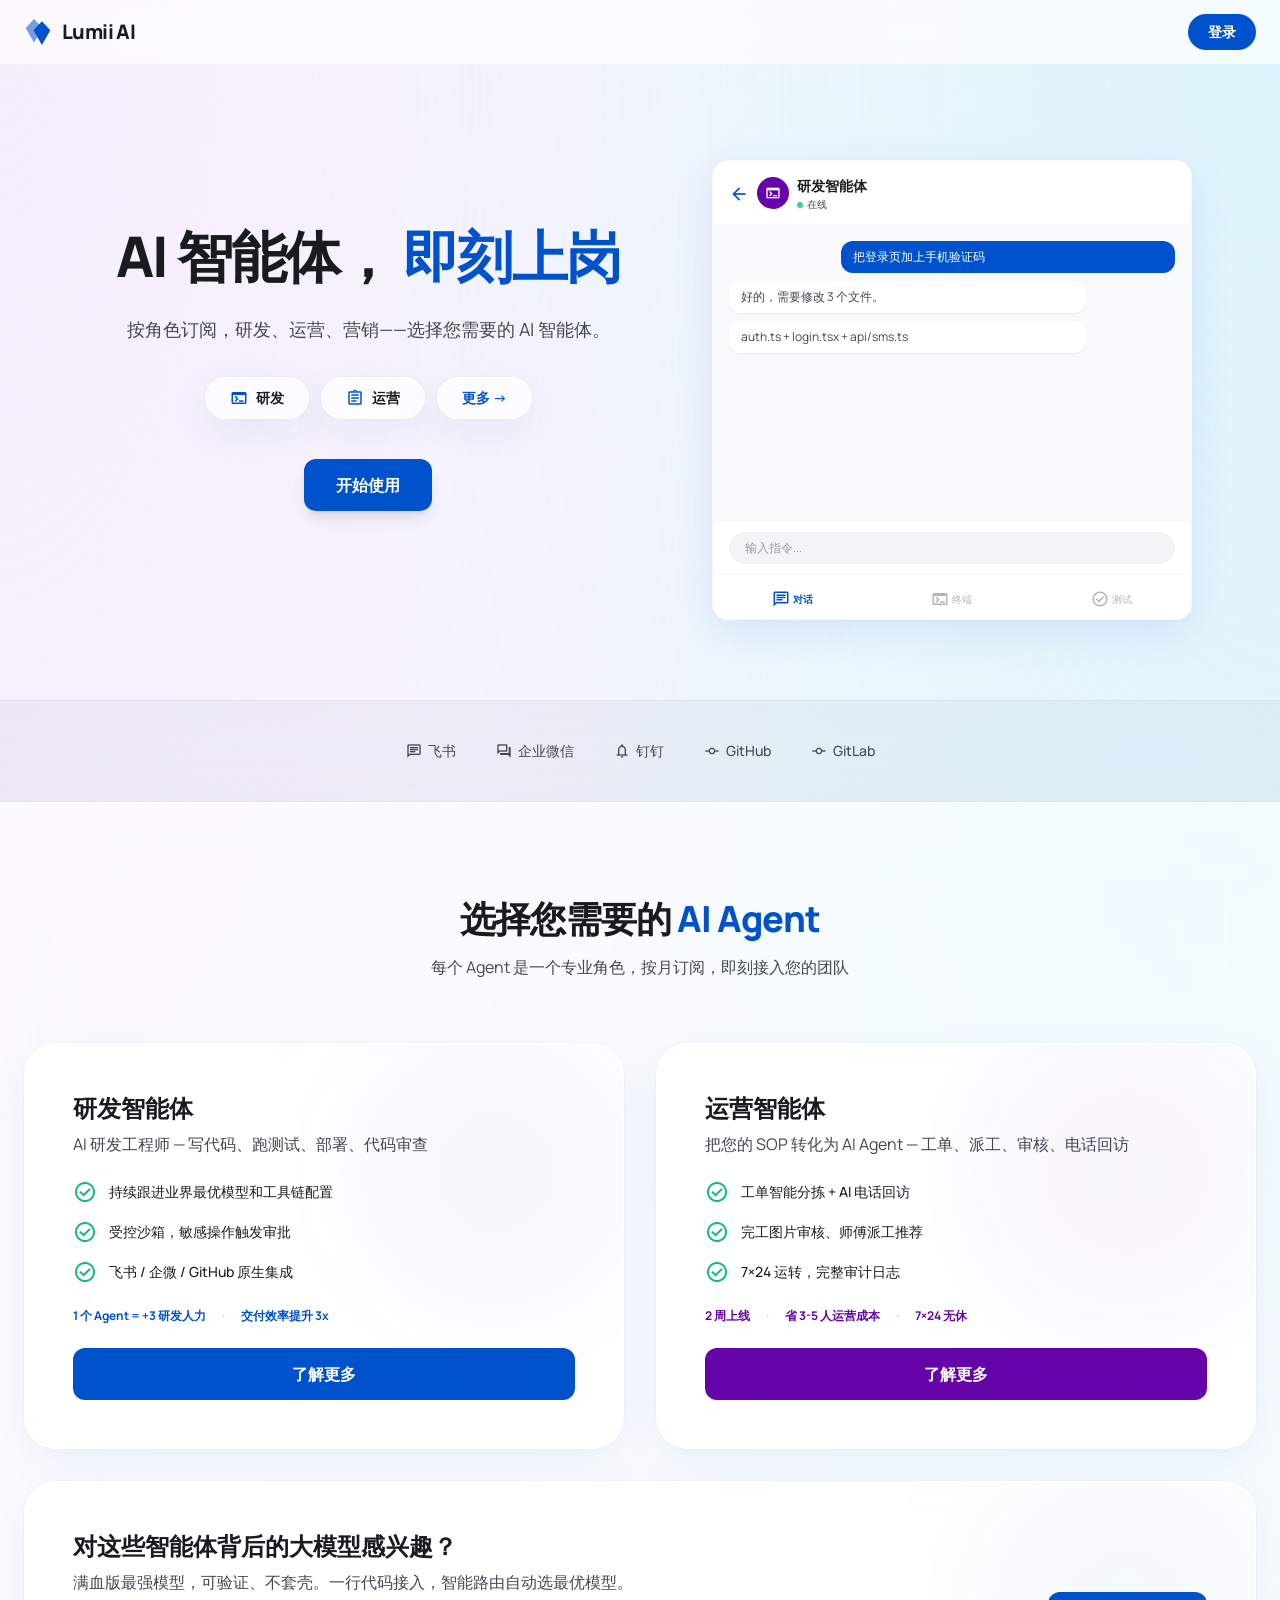
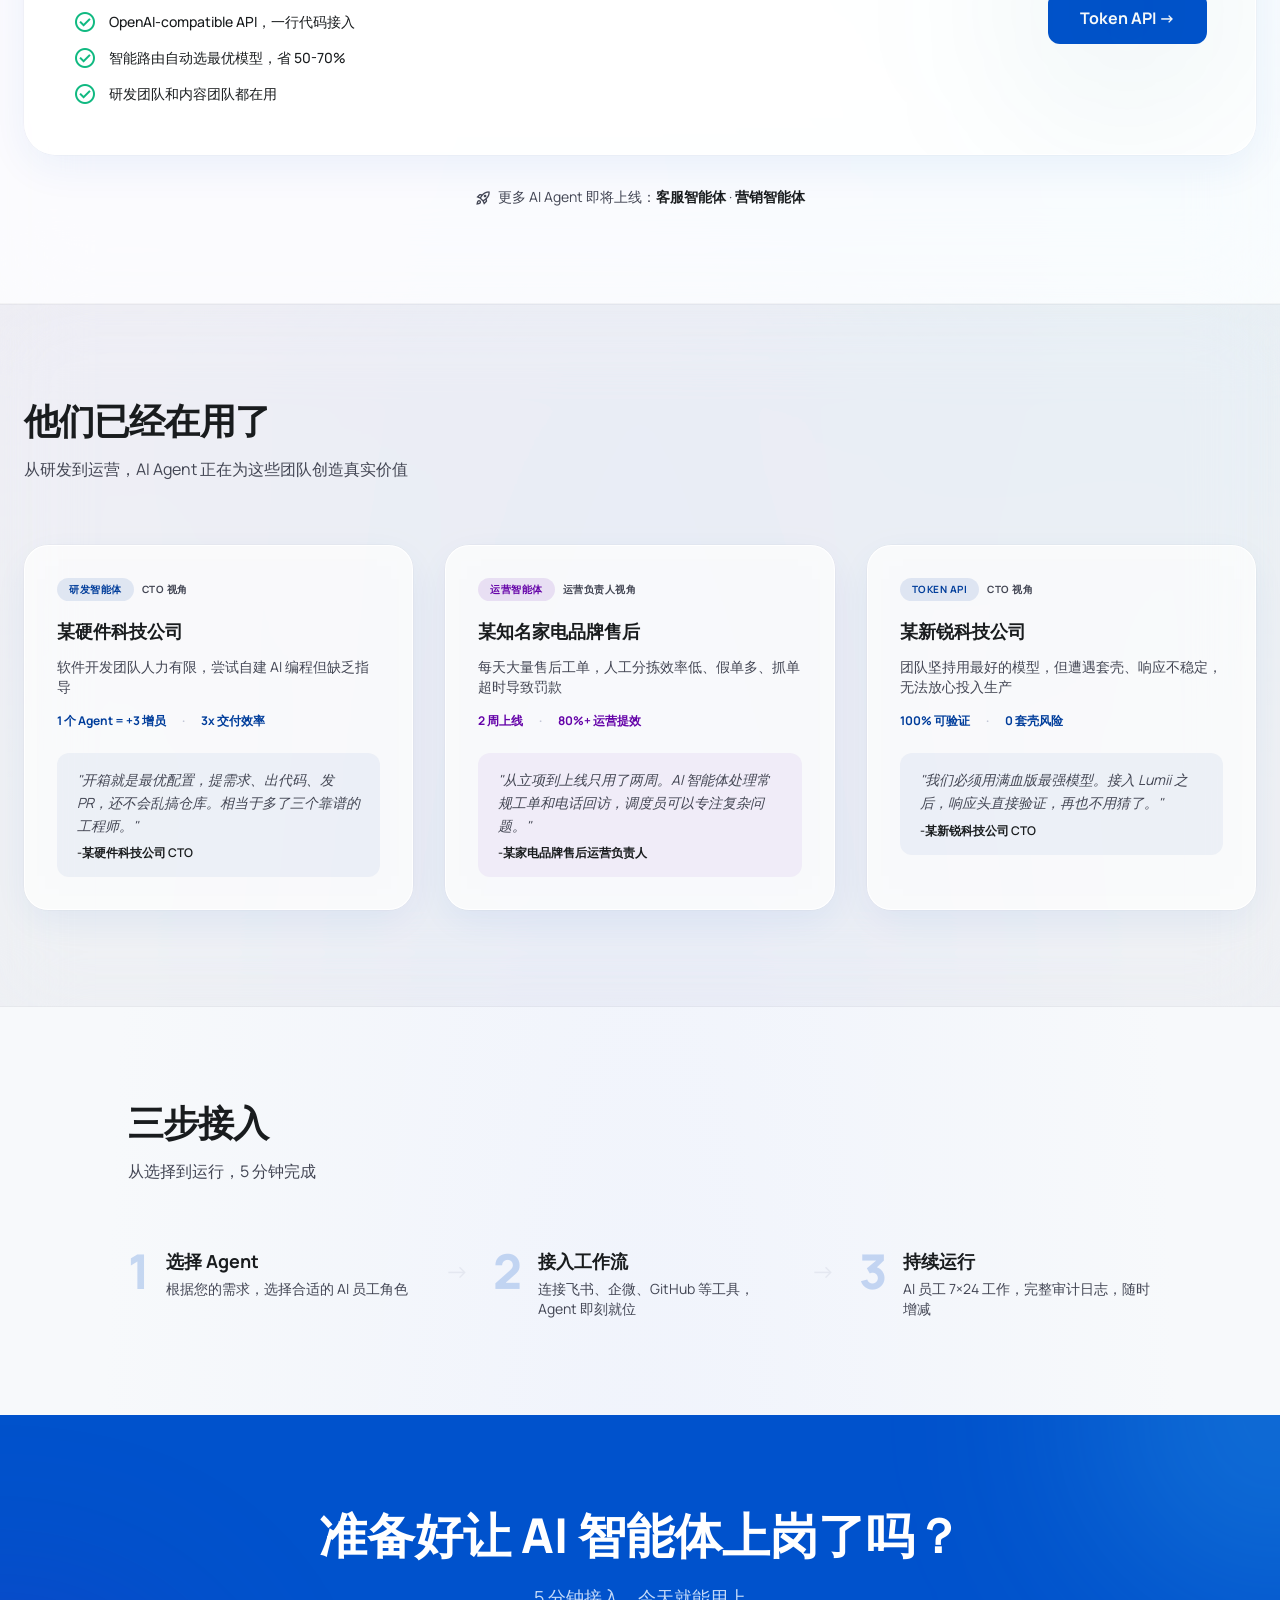
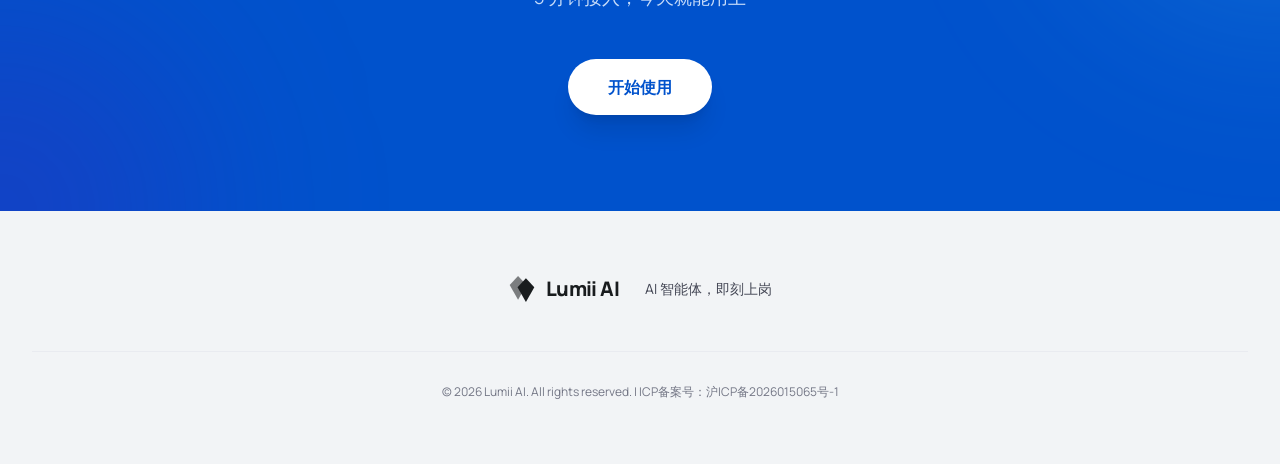
==== commit b392471d: "deploy: aro-network/lumii-ai-cn-web@a5df3a5dbca70d7ad61b1b4dde8d529f28830a34" ====
--- a/v2/index.html
+++ b/v2/index.html
@@ -11,8 +11,8 @@
   .capability-pill { transition: transform 0.15s, box-shadow 0.15s; }
   .capability-pill:hover { transform: translateY(-2px); box-shadow: 0 8px 24px rgba(0,82,204,0.12); }
 </style>
-  <script type="module" crossorigin src="/assets/main-DvuV4xKH.js"></script>
-  <link rel="stylesheet" crossorigin href="/assets/main-BzO1Df2r.css">
+  <script type="module" crossorigin src="/assets/main-CI-5EofN.js"></script>
+  <link rel="stylesheet" crossorigin href="/assets/main-Bpk9und5.css">
 </head>
 <body class="bg-surface text-on-surface font-body overflow-x-hidden selection:bg-primary-fixed selection:text-on-primary-fixed">
 
@@ -23,21 +23,15 @@
       <img src="/assets/logo/mark-color.svg" alt="" class="h-7 w-auto" />
       <span class="text-xl font-extrabold text-on-surface tracking-tight" style="letter-spacing:-0.03em">Lumii AI</span>
     </a>
-    <div class="hidden md:flex items-center space-x-6 text-sm font-medium tracking-tight">
-      <a class="text-on-surface-variant hover:text-primary-container transition-colors py-2 px-1" href="#capabilities">能力</a>
-      <a class="text-on-surface-variant hover:text-primary-container transition-colors py-2 px-1" href="#how-it-works">接入</a>
-    </div>
     <div class="hidden md:flex items-center space-x-4">
-      <a href="https://dashboard.lumii-ai.cn/" class="bg-primary-container text-white px-5 py-2 rounded-full text-sm font-semibold hover:scale-105 active:scale-95 transition-transform duration-200">登录</a>
+      <a href="https://dashboard.lumii-ai.cn/" target="_blank" rel="noopener" class="bg-primary-container text-white px-5 py-2 rounded-full text-sm font-semibold hover:scale-105 active:scale-95 transition-transform duration-200">登录</a>
     </div>
     <button class="md:hidden" data-mobile-menu-toggle>
       <span class="material-symbols-outlined text-2xl">menu</span>
     </button>
   </div>
   <div id="mobile-menu" class="mobile-menu flex-col bg-white/95 backdrop-blur-xl px-6 pb-6 md:hidden">
-    <a class="py-3 text-sm font-medium text-on-surface-variant" href="#capabilities">能力</a>
-    <a class="py-3 text-sm font-medium text-on-surface-variant" href="#how-it-works">接入</a>
-    <a href="https://dashboard.lumii-ai.cn/" class="mt-4 w-full bg-primary-container text-white py-3 rounded-full text-sm font-semibold text-center block">登录</a>
+    <a href="https://dashboard.lumii-ai.cn/" target="_blank" rel="noopener" class="mt-4 w-full bg-primary-container text-white py-3 rounded-full text-sm font-semibold text-center block">登录</a>
   </div>
 </nav>
 
@@ -66,7 +60,7 @@
           <a href="#capabilities" class="capability-pill glass-card rounded-full px-6 py-2.5 text-sm font-semibold text-primary-container inline-flex items-center gap-1 hover:text-primary">更多 →</a>
         </div>
         <div class="flex flex-col sm:flex-row gap-4 justify-center">
-          <a href="https://dashboard.lumii-ai.cn/" class="px-8 py-3.5 bg-primary-container text-white rounded-xl font-bold shadow-lg hover:bg-primary-container/90 transition-colors text-center">
+          <a href="https://dashboard.lumii-ai.cn/" target="_blank" rel="noopener" class="px-8 py-3.5 bg-primary-container text-white rounded-xl font-bold shadow-lg hover:bg-primary-container/90 transition-colors text-center">
             开始使用
           </a>
         </div>
@@ -416,7 +410,7 @@
         <span class="text-outline-variant">·</span>
         <span>交付效率提升 3x</span>
       </div>
-      <a href="https://dashboard.lumii-ai.cn/" class="mt-auto w-full py-3.5 bg-primary-container text-white rounded-xl font-bold hover:bg-primary-container/90 transition-colors text-center block">了解更多</a>
+      <a href="https://dashboard.lumii-ai.cn/" target="_blank" rel="noopener" class="mt-auto w-full py-3.5 bg-primary-container text-white rounded-xl font-bold hover:bg-primary-container/90 transition-colors text-center block">了解更多</a>
     </div>
 
     <!-- 运营智能体 -->
@@ -447,7 +441,7 @@
         <span class="text-outline-variant">·</span>
         <span>7×24 无休</span>
       </div>
-      <button onclick="alert('Coming soon')" class="mt-auto w-full py-3.5 bg-tertiary text-white rounded-xl font-bold hover:bg-tertiary/90 transition-colors">了解更多</button>
+      <button onclick="showComingSoon()" class="mt-auto w-full py-3.5 bg-tertiary text-white rounded-xl font-bold hover:bg-tertiary/90 transition-colors">了解更多</button>
     </div>
   </div>
 
@@ -475,7 +469,7 @@
           </ul>
         </div>
         <div class="flex-shrink-0">
-          <button onclick="alert('Coming soon')" class="w-full md:w-auto px-8 py-3.5 bg-primary-container text-white rounded-xl font-bold hover:bg-primary-container/90 transition-colors">Token API →</button>
+          <button onclick="showComingSoon()" class="w-full md:w-auto px-8 py-3.5 bg-primary-container text-white rounded-xl font-bold hover:bg-primary-container/90 transition-colors">Token API →</button>
         </div>
       </div>
     </div>
@@ -598,7 +592,7 @@
     <h2 class="text-4xl md:text-5xl font-black text-white mb-6">准备好让 AI 智能体上岗了吗？</h2>
     <p class="text-blue-100 text-lg mb-12 max-w-2xl mx-auto opacity-90">5 分钟接入，今天就能用上</p>
     <div class="flex flex-col sm:flex-row justify-center gap-6">
-      <a href="https://dashboard.lumii-ai.cn/" class="px-10 py-4 bg-white text-primary-container rounded-full font-bold shadow-xl hover:bg-surface-container-low transition-colors text-center">开始使用</a>
+      <a href="https://dashboard.lumii-ai.cn/" target="_blank" rel="noopener" class="px-10 py-4 bg-white text-primary-container rounded-full font-bold shadow-xl hover:bg-surface-container-low transition-colors text-center">开始使用</a>
     </div>
   </div>
 </section>
@@ -619,5 +613,29 @@
   </div>
 </footer>
 
+<div id="toast-coming-soon" style="
+  position:fixed; bottom:2rem; left:50%; transform:translateX(-50%) translateY(20px);
+  opacity:0; pointer-events:none; z-index:100;
+  background:rgba(255,255,255,0.92); backdrop-filter:blur(16px);
+  border-radius:1rem; padding:1rem 1.5rem;
+  box-shadow:0 8px 32px rgba(0,82,204,0.12);
+  display:flex; align-items:center; gap:0.75rem;
+  transition:opacity 0.3s, transform 0.3s;
+  font-family:Manrope,system-ui,sans-serif;
+">
+  <span class="material-symbols-outlined" style="color:#0052CC;font-size:22px">rocket_launch</span>
+  <span style="font-size:14px;font-weight:600;color:#191C1E">即将上线，敬请期待</span>
+</div>
+<script>
+  var _toastTimer;
+  function showComingSoon(){
+    var t=document.getElementById('toast-coming-soon');
+    clearTimeout(_toastTimer);
+    t.style.opacity='1';t.style.transform='translateX(-50%) translateY(0)';t.style.pointerEvents='auto';
+    _toastTimer=setTimeout(function(){
+      t.style.opacity='0';t.style.transform='translateX(-50%) translateY(20px)';t.style.pointerEvents='none';
+    },2500);
+  }
+</script>
 </body>
 </html>
--- a/assets/main-Bpk9und5.css
+++ b/assets/main-Bpk9und5.css
@@ -0,0 +1 @@
+@import"https://fonts.googleapis.com/css2?family=Manrope:wght@200;300;400;500;600;700;800&display=swap";@import"https://fonts.googleapis.com/css2?family=Material+Symbols+Outlined:wght,FILL@100..700,0..1&display=swap";*,:before,:after{--tw-border-spacing-x: 0;--tw-border-spacing-y: 0;--tw-translate-x: 0;--tw-translate-y: 0;--tw-rotate: 0;--tw-skew-x: 0;--tw-skew-y: 0;--tw-scale-x: 1;--tw-scale-y: 1;--tw-pan-x: ;--tw-pan-y: ;--tw-pinch-zoom: ;--tw-scroll-snap-strictness: proximity;--tw-gradient-from-position: ;--tw-gradient-via-position: ;--tw-gradient-to-position: ;--tw-ordinal: ;--tw-slashed-zero: ;--tw-numeric-figure: ;--tw-numeric-spacing: ;--tw-numeric-fraction: ;--tw-ring-inset: ;--tw-ring-offset-width: 0px;--tw-ring-offset-color: #fff;--tw-ring-color: rgb(59 130 246 / .5);--tw-ring-offset-shadow: 0 0 #0000;--tw-ring-shadow: 0 0 #0000;--tw-shadow: 0 0 #0000;--tw-shadow-colored: 0 0 #0000;--tw-blur: ;--tw-brightness: ;--tw-contrast: ;--tw-grayscale: ;--tw-hue-rotate: ;--tw-invert: ;--tw-saturate: ;--tw-sepia: ;--tw-drop-shadow: ;--tw-backdrop-blur: ;--tw-backdrop-brightness: ;--tw-backdrop-contrast: ;--tw-backdrop-grayscale: ;--tw-backdrop-hue-rotate: ;--tw-backdrop-invert: ;--tw-backdrop-opacity: ;--tw-backdrop-saturate: ;--tw-backdrop-sepia: ;--tw-contain-size: ;--tw-contain-layout: ;--tw-contain-paint: ;--tw-contain-style: }::backdrop{--tw-border-spacing-x: 0;--tw-border-spacing-y: 0;--tw-translate-x: 0;--tw-translate-y: 0;--tw-rotate: 0;--tw-skew-x: 0;--tw-skew-y: 0;--tw-scale-x: 1;--tw-scale-y: 1;--tw-pan-x: ;--tw-pan-y: ;--tw-pinch-zoom: ;--tw-scroll-snap-strictness: proximity;--tw-gradient-from-position: ;--tw-gradient-via-position: ;--tw-gradient-to-position: ;--tw-ordinal: ;--tw-slashed-zero: ;--tw-numeric-figure: ;--tw-numeric-spacing: ;--tw-numeric-fraction: ;--tw-ring-inset: ;--tw-ring-offset-width: 0px;--tw-ring-offset-color: #fff;--tw-ring-color: rgb(59 130 246 / .5);--tw-ring-offset-shadow: 0 0 #0000;--tw-ring-shadow: 0 0 #0000;--tw-shadow: 0 0 #0000;--tw-shadow-colored: 0 0 #0000;--tw-blur: ;--tw-brightness: ;--tw-contrast: ;--tw-grayscale: ;--tw-hue-rotate: ;--tw-invert: ;--tw-saturate: ;--tw-sepia: ;--tw-drop-shadow: ;--tw-backdrop-blur: ;--tw-backdrop-brightness: ;--tw-backdrop-contrast: ;--tw-backdrop-grayscale: ;--tw-backdrop-hue-rotate: ;--tw-backdrop-invert: ;--tw-backdrop-opacity: ;--tw-backdrop-saturate: ;--tw-backdrop-sepia: ;--tw-contain-size: ;--tw-contain-layout: ;--tw-contain-paint: ;--tw-contain-style: }*,:before,:after{box-sizing:border-box;border-width:0;border-style:solid;border-color:#e5e7eb}:before,:after{--tw-content: ""}html,:host{line-height:1.5;-webkit-text-size-adjust:100%;-moz-tab-size:4;-o-tab-size:4;tab-size:4;font-family:ui-sans-serif,system-ui,sans-serif,"Apple Color Emoji","Segoe UI Emoji",Segoe UI Symbol,"Noto Color Emoji";font-feature-settings:normal;font-variation-settings:normal;-webkit-tap-highlight-color:transparent}body{margin:0;line-height:inherit}hr{height:0;color:inherit;border-top-width:1px}abbr:where([title]){-webkit-text-decoration:underline dotted;text-decoration:underline dotted}h1,h2,h3,h4,h5,h6{font-size:inherit;font-weight:inherit}a{color:inherit;text-decoration:inherit}b,strong{font-weight:bolder}code,kbd,samp,pre{font-family:ui-monospace,SFMono-Regular,Menlo,Monaco,Consolas,Liberation Mono,Courier New,monospace;font-feature-settings:normal;font-variation-settings:normal;font-size:1em}small{font-size:80%}sub,sup{font-size:75%;line-height:0;position:relative;vertical-align:baseline}sub{bottom:-.25em}sup{top:-.5em}table{text-indent:0;border-color:inherit;border-collapse:collapse}button,input,optgroup,select,textarea{font-family:inherit;font-feature-settings:inherit;font-variation-settings:inherit;font-size:100%;font-weight:inherit;line-height:inherit;letter-spacing:inherit;color:inherit;margin:0;padding:0}button,select{text-transform:none}button,input:where([type=button]),input:where([type=reset]),input:where([type=submit]){-webkit-appearance:button;background-color:transparent;background-image:none}:-moz-focusring{outline:auto}:-moz-ui-invalid{box-shadow:none}progress{vertical-align:baseline}::-webkit-inner-spin-button,::-webkit-outer-spin-button{height:auto}[type=search]{-webkit-appearance:textfield;outline-offset:-2px}::-webkit-search-decoration{-webkit-appearance:none}::-webkit-file-upload-button{-webkit-appearance:button;font:inherit}summary{display:list-item}blockquote,dl,dd,h1,h2,h3,h4,h5,h6,hr,figure,p,pre{margin:0}fieldset{margin:0;padding:0}legend{padding:0}ol,ul,menu{list-style:none;margin:0;padding:0}dialog{padding:0}textarea{resize:vertical}input::-moz-placeholder,textarea::-moz-placeholder{opacity:1;color:#9ca3af}input::placeholder,textarea::placeholder{opacity:1;color:#9ca3af}button,[role=button]{cursor:pointer}:disabled{cursor:default}img,svg,video,canvas,audio,iframe,embed,object{display:block;vertical-align:middle}img,video{max-width:100%;height:auto}[hidden]:where(:not([hidden=until-found])){display:none}.pointer-events-none{pointer-events:none}.fixed{position:fixed}.absolute{position:absolute}.relative{position:relative}.sticky{position:sticky}.inset-0{top:0;right:0;bottom:0;left:0}.bottom-0{bottom:0}.left-0{left:0}.right-0{right:0}.right-4{right:1rem}.top-0{top:0}.top-16{top:4rem}.top-4{top:1rem}.z-0{z-index:0}.z-10{z-index:10}.z-40{z-index:40}.z-50{z-index:50}.mx-auto{margin-left:auto;margin-right:auto}.mb-1{margin-bottom:.25rem}.mb-10{margin-bottom:2.5rem}.mb-12{margin-bottom:3rem}.mb-16{margin-bottom:4rem}.mb-2{margin-bottom:.5rem}.mb-3{margin-bottom:.75rem}.mb-4{margin-bottom:1rem}.mb-6{margin-bottom:1.5rem}.mb-8{margin-bottom:2rem}.ml-1{margin-left:.25rem}.ml-4{margin-left:1rem}.ml-auto{margin-left:auto}.mr-1{margin-right:.25rem}.mt-0\.5{margin-top:.125rem}.mt-12{margin-top:3rem}.mt-2{margin-top:.5rem}.mt-4{margin-top:1rem}.mt-8{margin-top:2rem}.mt-auto{margin-top:auto}.block{display:block}.inline-block{display:inline-block}.inline{display:inline}.flex{display:flex}.inline-flex{display:inline-flex}.table{display:table}.grid{display:grid}.hidden{display:none}.h-1\.5{height:.375rem}.h-10{height:2.5rem}.h-12{height:3rem}.h-14{height:3.5rem}.h-16{height:4rem}.h-2{height:.5rem}.h-3{height:.75rem}.h-4{height:1rem}.h-40{height:10rem}.h-48{height:12rem}.h-64{height:16rem}.h-7{height:1.75rem}.h-8{height:2rem}.h-9{height:2.25rem}.h-96{height:24rem}.h-full{height:100%}.h-px{height:1px}.min-h-\[40vh\]{min-height:40vh}.min-h-screen{min-height:100vh}.w-1\.5{width:.375rem}.w-1\/5{width:20%}.w-10{width:2.5rem}.w-12{width:3rem}.w-14{width:3.5rem}.w-16{width:4rem}.w-2{width:.5rem}.w-2\/5{width:40%}.w-3{width:.75rem}.w-40{width:10rem}.w-48{width:12rem}.w-64{width:16rem}.w-7{width:1.75rem}.w-8{width:2rem}.w-9{width:2.25rem}.w-96{width:24rem}.w-auto{width:auto}.w-full{width:100%}.w-px{width:1px}.min-w-0{min-width:0px}.min-w-\[480px\]{min-width:480px}.min-w-\[520px\]{min-width:520px}.min-w-max{min-width:-moz-max-content;min-width:max-content}.max-w-2xl{max-width:42rem}.max-w-4xl{max-width:56rem}.max-w-5xl{max-width:64rem}.max-w-6xl{max-width:72rem}.max-w-7xl{max-width:80rem}.max-w-\[75\%\]{max-width:75%}.max-w-\[80\%\]{max-width:80%}.max-w-xl{max-width:36rem}.flex-1{flex:1 1 0%}.flex-shrink-0{flex-shrink:0}.-translate-x-1\/2{--tw-translate-x: -50%;transform:translate(var(--tw-translate-x),var(--tw-translate-y)) rotate(var(--tw-rotate)) skew(var(--tw-skew-x)) skewY(var(--tw-skew-y)) scaleX(var(--tw-scale-x)) scaleY(var(--tw-scale-y))}.-translate-y-1\/2{--tw-translate-y: -50%;transform:translate(var(--tw-translate-x),var(--tw-translate-y)) rotate(var(--tw-rotate)) skew(var(--tw-skew-x)) skewY(var(--tw-skew-y)) scaleX(var(--tw-scale-x)) scaleY(var(--tw-scale-y))}.translate-x-1\/2{--tw-translate-x: 50%;transform:translate(var(--tw-translate-x),var(--tw-translate-y)) rotate(var(--tw-rotate)) skew(var(--tw-skew-x)) skewY(var(--tw-skew-y)) scaleX(var(--tw-scale-x)) scaleY(var(--tw-scale-y))}.translate-y-1\/2{--tw-translate-y: 50%;transform:translate(var(--tw-translate-x),var(--tw-translate-y)) rotate(var(--tw-rotate)) skew(var(--tw-skew-x)) skewY(var(--tw-skew-y)) scaleX(var(--tw-scale-x)) scaleY(var(--tw-scale-y))}.transform{transform:translate(var(--tw-translate-x),var(--tw-translate-y)) rotate(var(--tw-rotate)) skew(var(--tw-skew-x)) skewY(var(--tw-skew-y)) scaleX(var(--tw-scale-x)) scaleY(var(--tw-scale-y))}.cursor-default{cursor:default}.cursor-pointer{cursor:pointer}.select-none{-webkit-user-select:none;-moz-user-select:none;user-select:none}.grid-cols-2{grid-template-columns:repeat(2,minmax(0,1fr))}.grid-cols-3{grid-template-columns:repeat(3,minmax(0,1fr))}.flex-col{flex-direction:column}.flex-wrap{flex-wrap:wrap}.items-start{align-items:flex-start}.items-end{align-items:flex-end}.items-center{align-items:center}.justify-center{justify-content:center}.justify-between{justify-content:space-between}.gap-0{gap:0px}.gap-1{gap:.25rem}.gap-1\.5{gap:.375rem}.gap-12{gap:3rem}.gap-2{gap:.5rem}.gap-2\.5{gap:.625rem}.gap-3{gap:.75rem}.gap-4{gap:1rem}.gap-6{gap:1.5rem}.gap-8{gap:2rem}.gap-x-10{-moz-column-gap:2.5rem;column-gap:2.5rem}.gap-y-3{row-gap:.75rem}.space-x-4>:not([hidden])~:not([hidden]){--tw-space-x-reverse: 0;margin-right:calc(1rem * var(--tw-space-x-reverse));margin-left:calc(1rem * calc(1 - var(--tw-space-x-reverse)))}.space-x-8>:not([hidden])~:not([hidden]){--tw-space-x-reverse: 0;margin-right:calc(2rem * var(--tw-space-x-reverse));margin-left:calc(2rem * calc(1 - var(--tw-space-x-reverse)))}.space-y-1>:not([hidden])~:not([hidden]){--tw-space-y-reverse: 0;margin-top:calc(.25rem * calc(1 - var(--tw-space-y-reverse)));margin-bottom:calc(.25rem * var(--tw-space-y-reverse))}.space-y-1\.5>:not([hidden])~:not([hidden]){--tw-space-y-reverse: 0;margin-top:calc(.375rem * calc(1 - var(--tw-space-y-reverse)));margin-bottom:calc(.375rem * var(--tw-space-y-reverse))}.space-y-2>:not([hidden])~:not([hidden]){--tw-space-y-reverse: 0;margin-top:calc(.5rem * calc(1 - var(--tw-space-y-reverse)));margin-bottom:calc(.5rem * var(--tw-space-y-reverse))}.space-y-3>:not([hidden])~:not([hidden]){--tw-space-y-reverse: 0;margin-top:calc(.75rem * calc(1 - var(--tw-space-y-reverse)));margin-bottom:calc(.75rem * var(--tw-space-y-reverse))}.space-y-4>:not([hidden])~:not([hidden]){--tw-space-y-reverse: 0;margin-top:calc(1rem * calc(1 - var(--tw-space-y-reverse)));margin-bottom:calc(1rem * var(--tw-space-y-reverse))}.space-y-8>:not([hidden])~:not([hidden]){--tw-space-y-reverse: 0;margin-top:calc(2rem * calc(1 - var(--tw-space-y-reverse)));margin-bottom:calc(2rem * var(--tw-space-y-reverse))}.divide-y>:not([hidden])~:not([hidden]){--tw-divide-y-reverse: 0;border-top-width:calc(1px * calc(1 - var(--tw-divide-y-reverse)));border-bottom-width:calc(1px * var(--tw-divide-y-reverse))}.divide-outline-variant\/10>:not([hidden])~:not([hidden]){border-color:#c3c6d61a}.overflow-hidden{overflow:hidden}.overflow-x-auto{overflow-x:auto}.overflow-y-auto{overflow-y:auto}.overflow-x-hidden{overflow-x:hidden}.truncate{overflow:hidden;text-overflow:ellipsis;white-space:nowrap}.whitespace-nowrap{white-space:nowrap}.whitespace-pre-wrap{white-space:pre-wrap}.break-all{word-break:break-all}.rounded{border-radius:.25rem}.rounded-2xl{border-radius:1rem}.rounded-3xl{border-radius:1.5rem}.rounded-\[2rem\]{border-radius:2rem}.rounded-full{border-radius:9999px}.rounded-lg{border-radius:.5rem}.rounded-xl{border-radius:.75rem}.border{border-width:1px}.border-2{border-width:2px}.border-b{border-bottom-width:1px}.border-l-2{border-left-width:2px}.border-t{border-top-width:1px}.border-none{border-style:none}.border-blue-500\/50{border-color:#3b82f680}.border-emerald-500\/60{border-color:#10b98199}.border-emerald-600\/70{border-color:#059669b3}.border-on-surface{--tw-border-opacity: 1;border-color:rgb(25 28 30 / var(--tw-border-opacity, 1))}.border-outline-variant\/10{border-color:#c3c6d61a}.border-outline-variant\/15{border-color:#c3c6d626}.border-outline-variant\/20{border-color:#c3c6d633}.border-outline-variant\/30{border-color:#c3c6d64d}.border-primary{--tw-border-opacity: 1;border-color:rgb(0 61 155 / var(--tw-border-opacity, 1))}.border-primary-container{--tw-border-opacity: 1;border-color:rgb(0 82 204 / var(--tw-border-opacity, 1))}.border-primary\/15{border-color:#003d9b26}.border-primary\/20{border-color:#003d9b33}.border-purple-500\/60{border-color:#a855f799}.border-slate-100{--tw-border-opacity: 1;border-color:rgb(241 245 249 / var(--tw-border-opacity, 1))}.border-slate-400\/70{border-color:#94a3b8b3}.border-tertiary{--tw-border-opacity: 1;border-color:rgb(101 4 169 / var(--tw-border-opacity, 1))}.border-tertiary-container{--tw-border-opacity: 1;border-color:rgb(126 48 194 / var(--tw-border-opacity, 1))}.border-tertiary\/20{border-color:#6504a933}.border-white\/30{border-color:#ffffff4d}.border-yellow-500\/50{border-color:#eab30880}.border-yellow-500\/60{border-color:#eab30899}.bg-amber-500{--tw-bg-opacity: 1;background-color:rgb(245 158 11 / var(--tw-bg-opacity, 1))}.bg-blue-500\/60{background-color:#3b82f699}.bg-blue-800\/30{background-color:#1e40af4d}.bg-emerald-400{--tw-bg-opacity: 1;background-color:rgb(52 211 153 / var(--tw-bg-opacity, 1))}.bg-emerald-500{--tw-bg-opacity: 1;background-color:rgb(16 185 129 / var(--tw-bg-opacity, 1))}.bg-emerald-800\/40{background-color:#065f4666}.bg-emerald-900\/20{background-color:#064e3b33}.bg-outline-variant{--tw-bg-opacity: 1;background-color:rgb(195 198 214 / var(--tw-bg-opacity, 1))}.bg-outline-variant\/30{background-color:#c3c6d64d}.bg-primary{--tw-bg-opacity: 1;background-color:rgb(0 61 155 / var(--tw-bg-opacity, 1))}.bg-primary-container{--tw-bg-opacity: 1;background-color:rgb(0 82 204 / var(--tw-bg-opacity, 1))}.bg-primary\/10{background-color:#003d9b1a}.bg-primary\/5{background-color:#003d9b0d}.bg-purple-800\/30{background-color:#6b21a84d}.bg-purple-900\/20{background-color:#581c8733}.bg-red-500{--tw-bg-opacity: 1;background-color:rgb(239 68 68 / var(--tw-bg-opacity, 1))}.bg-secondary-container{--tw-bg-opacity: 1;background-color:rgb(80 217 254 / var(--tw-bg-opacity, 1))}.bg-secondary-container\/20{background-color:#50d9fe33}.bg-secondary-fixed{--tw-bg-opacity: 1;background-color:rgb(179 235 255 / var(--tw-bg-opacity, 1))}.bg-secondary\/5{background-color:#00677d0d}.bg-slate-50{--tw-bg-opacity: 1;background-color:rgb(248 250 252 / var(--tw-bg-opacity, 1))}.bg-slate-600{--tw-bg-opacity: 1;background-color:rgb(71 85 105 / var(--tw-bg-opacity, 1))}.bg-slate-600\/50{background-color:#47556980}.bg-slate-600\/60{background-color:#47556999}.bg-slate-800{--tw-bg-opacity: 1;background-color:rgb(30 41 59 / var(--tw-bg-opacity, 1))}.bg-slate-900{--tw-bg-opacity: 1;background-color:rgb(15 23 42 / var(--tw-bg-opacity, 1))}.bg-surface{--tw-bg-opacity: 1;background-color:rgb(247 249 251 / var(--tw-bg-opacity, 1))}.bg-surface-container-highest{--tw-bg-opacity: 1;background-color:rgb(224 227 229 / var(--tw-bg-opacity, 1))}.bg-surface-container-low{--tw-bg-opacity: 1;background-color:rgb(242 244 246 / var(--tw-bg-opacity, 1))}.bg-surface-container-lowest{--tw-bg-opacity: 1;background-color:rgb(255 255 255 / var(--tw-bg-opacity, 1))}.bg-tertiary{--tw-bg-opacity: 1;background-color:rgb(101 4 169 / var(--tw-bg-opacity, 1))}.bg-tertiary-container{--tw-bg-opacity: 1;background-color:rgb(126 48 194 / var(--tw-bg-opacity, 1))}.bg-tertiary\/10{background-color:#6504a91a}.bg-tertiary\/20{background-color:#6504a933}.bg-tertiary\/5{background-color:#6504a90d}.bg-white{--tw-bg-opacity: 1;background-color:rgb(255 255 255 / var(--tw-bg-opacity, 1))}.bg-white\/70{background-color:#ffffffb3}.bg-white\/80{background-color:#fffc}.bg-white\/95{background-color:#fffffff2}.bg-yellow-800\/30{background-color:#854d0e4d}.bg-yellow-900\/10{background-color:#713f121a}.bg-gradient-to-br{background-image:linear-gradient(to bottom right,var(--tw-gradient-stops))}.from-tertiary\/10{--tw-gradient-from: rgb(101 4 169 / .1) var(--tw-gradient-from-position);--tw-gradient-to: rgb(101 4 169 / 0) var(--tw-gradient-to-position);--tw-gradient-stops: var(--tw-gradient-from), var(--tw-gradient-to)}.to-primary\/10{--tw-gradient-to: rgb(0 61 155 / .1) var(--tw-gradient-to-position)}.p-10{padding:2.5rem}.p-2{padding:.5rem}.p-3{padding:.75rem}.p-4{padding:1rem}.p-5{padding:1.25rem}.p-6{padding:1.5rem}.p-8{padding:2rem}.px-10{padding-left:2.5rem;padding-right:2.5rem}.px-2{padding-left:.5rem;padding-right:.5rem}.px-3{padding-left:.75rem;padding-right:.75rem}.px-4{padding-left:1rem;padding-right:1rem}.px-5{padding-left:1.25rem;padding-right:1.25rem}.px-6{padding-left:1.5rem;padding-right:1.5rem}.px-8{padding-left:2rem;padding-right:2rem}.py-0\.5{padding-top:.125rem;padding-bottom:.125rem}.py-1{padding-top:.25rem;padding-bottom:.25rem}.py-1\.5{padding-top:.375rem;padding-bottom:.375rem}.py-10{padding-top:2.5rem;padding-bottom:2.5rem}.py-12{padding-top:3rem;padding-bottom:3rem}.py-16{padding-top:4rem;padding-bottom:4rem}.py-2{padding-top:.5rem;padding-bottom:.5rem}.py-2\.5{padding-top:.625rem;padding-bottom:.625rem}.py-20{padding-top:5rem;padding-bottom:5rem}.py-24{padding-top:6rem;padding-bottom:6rem}.py-3{padding-top:.75rem;padding-bottom:.75rem}.py-3\.5{padding-top:.875rem;padding-bottom:.875rem}.py-4{padding-top:1rem;padding-bottom:1rem}.pb-16{padding-bottom:4rem}.pb-20{padding-bottom:5rem}.pb-6{padding-bottom:1.5rem}.pl-1{padding-left:.25rem}.pl-4{padding-left:1rem}.pl-6{padding-left:1.5rem}.pr-4{padding-right:1rem}.pt-16{padding-top:4rem}.pt-2{padding-top:.5rem}.pt-24{padding-top:6rem}.pt-32{padding-top:8rem}.pt-8{padding-top:2rem}.text-left{text-align:left}.text-center{text-align:center}.align-middle{vertical-align:middle}.font-body{font-family:Manrope}.font-mono{font-family:ui-monospace,SFMono-Regular,Menlo,Monaco,Consolas,Liberation Mono,Courier New,monospace}.text-2xl{font-size:1.5rem;line-height:2rem}.text-3xl{font-size:1.875rem;line-height:2.25rem}.text-4xl{font-size:2.25rem;line-height:2.5rem}.text-5xl{font-size:3rem;line-height:1}.text-\[10px\]{font-size:10px}.text-\[11px\]{font-size:11px}.text-\[13px\]{font-size:13px}.text-\[8px\]{font-size:8px}.text-\[9px\]{font-size:9px}.text-base{font-size:1rem;line-height:1.5rem}.text-lg{font-size:1.125rem;line-height:1.75rem}.text-sm{font-size:.875rem;line-height:1.25rem}.text-xl{font-size:1.25rem;line-height:1.75rem}.text-xs{font-size:.75rem;line-height:1rem}.font-black{font-weight:900}.font-bold{font-weight:700}.font-extrabold{font-weight:800}.font-medium{font-weight:500}.font-semibold{font-weight:600}.uppercase{text-transform:uppercase}.italic{font-style:italic}.not-italic{font-style:normal}.leading-\[1\.1\]{line-height:1.1}.leading-none{line-height:1}.leading-relaxed{line-height:1.625}.leading-snug{line-height:1.375}.leading-tight{line-height:1.25}.tracking-tight{letter-spacing:-.025em}.tracking-tighter{letter-spacing:-.05em}.tracking-wider{letter-spacing:.05em}.tracking-widest{letter-spacing:.1em}.text-blue-100{--tw-text-opacity: 1;color:rgb(219 234 254 / var(--tw-text-opacity, 1))}.text-blue-300{--tw-text-opacity: 1;color:rgb(147 197 253 / var(--tw-text-opacity, 1))}.text-blue-400{--tw-text-opacity: 1;color:rgb(96 165 250 / var(--tw-text-opacity, 1))}.text-blue-600{--tw-text-opacity: 1;color:rgb(37 99 235 / var(--tw-text-opacity, 1))}.text-emerald-300{--tw-text-opacity: 1;color:rgb(110 231 183 / var(--tw-text-opacity, 1))}.text-emerald-400{--tw-text-opacity: 1;color:rgb(52 211 153 / var(--tw-text-opacity, 1))}.text-emerald-500{--tw-text-opacity: 1;color:rgb(16 185 129 / var(--tw-text-opacity, 1))}.text-on-secondary-container{--tw-text-opacity: 1;color:rgb(0 92 112 / var(--tw-text-opacity, 1))}.text-on-secondary-fixed{--tw-text-opacity: 1;color:rgb(0 31 39 / var(--tw-text-opacity, 1))}.text-on-surface{--tw-text-opacity: 1;color:rgb(25 28 30 / var(--tw-text-opacity, 1))}.text-on-surface-variant{--tw-text-opacity: 1;color:rgb(67 70 84 / var(--tw-text-opacity, 1))}.text-on-surface-variant\/50{color:#43465480}.text-on-tertiary-container{--tw-text-opacity: 1;color:rgb(231 200 255 / var(--tw-text-opacity, 1))}.text-outline{--tw-text-opacity: 1;color:rgb(115 118 133 / var(--tw-text-opacity, 1))}.text-outline-variant{--tw-text-opacity: 1;color:rgb(195 198 214 / var(--tw-text-opacity, 1))}.text-outline-variant\/30{color:#c3c6d64d}.text-pink-400{--tw-text-opacity: 1;color:rgb(244 114 182 / var(--tw-text-opacity, 1))}.text-primary{--tw-text-opacity: 1;color:rgb(0 61 155 / var(--tw-text-opacity, 1))}.text-primary-container{--tw-text-opacity: 1;color:rgb(0 82 204 / var(--tw-text-opacity, 1))}.text-primary-container\/20{color:#0052cc33}.text-purple-300{--tw-text-opacity: 1;color:rgb(216 180 254 / var(--tw-text-opacity, 1))}.text-purple-400{--tw-text-opacity: 1;color:rgb(192 132 252 / var(--tw-text-opacity, 1))}.text-red-400{--tw-text-opacity: 1;color:rgb(248 113 113 / var(--tw-text-opacity, 1))}.text-slate-100{--tw-text-opacity: 1;color:rgb(241 245 249 / var(--tw-text-opacity, 1))}.text-slate-200{--tw-text-opacity: 1;color:rgb(226 232 240 / var(--tw-text-opacity, 1))}.text-slate-300{--tw-text-opacity: 1;color:rgb(203 213 225 / var(--tw-text-opacity, 1))}.text-slate-400{--tw-text-opacity: 1;color:rgb(148 163 184 / var(--tw-text-opacity, 1))}.text-slate-500{--tw-text-opacity: 1;color:rgb(100 116 139 / var(--tw-text-opacity, 1))}.text-slate-600{--tw-text-opacity: 1;color:rgb(71 85 105 / var(--tw-text-opacity, 1))}.text-tertiary{--tw-text-opacity: 1;color:rgb(101 4 169 / var(--tw-text-opacity, 1))}.text-white{--tw-text-opacity: 1;color:rgb(255 255 255 / var(--tw-text-opacity, 1))}.text-yellow-300{--tw-text-opacity: 1;color:rgb(253 224 71 / var(--tw-text-opacity, 1))}.text-yellow-400{--tw-text-opacity: 1;color:rgb(250 204 21 / var(--tw-text-opacity, 1))}.opacity-0{opacity:0}.opacity-60{opacity:.6}.opacity-90{opacity:.9}.shadow-2xl{--tw-shadow: 0 25px 50px -12px rgb(0 0 0 / .25);--tw-shadow-colored: 0 25px 50px -12px var(--tw-shadow-color);box-shadow:var(--tw-ring-offset-shadow, 0 0 #0000),var(--tw-ring-shadow, 0 0 #0000),var(--tw-shadow)}.shadow-lg{--tw-shadow: 0 10px 15px -3px rgb(0 0 0 / .1), 0 4px 6px -4px rgb(0 0 0 / .1);--tw-shadow-colored: 0 10px 15px -3px var(--tw-shadow-color), 0 4px 6px -4px var(--tw-shadow-color);box-shadow:var(--tw-ring-offset-shadow, 0 0 #0000),var(--tw-ring-shadow, 0 0 #0000),var(--tw-shadow)}.shadow-sm{--tw-shadow: 0 1px 2px 0 rgb(0 0 0 / .05);--tw-shadow-colored: 0 1px 2px 0 var(--tw-shadow-color);box-shadow:var(--tw-ring-offset-shadow, 0 0 #0000),var(--tw-ring-shadow, 0 0 #0000),var(--tw-shadow)}.shadow-xl{--tw-shadow: 0 20px 25px -5px rgb(0 0 0 / .1), 0 8px 10px -6px rgb(0 0 0 / .1);--tw-shadow-colored: 0 20px 25px -5px var(--tw-shadow-color), 0 8px 10px -6px var(--tw-shadow-color);box-shadow:var(--tw-ring-offset-shadow, 0 0 #0000),var(--tw-ring-shadow, 0 0 #0000),var(--tw-shadow)}.shadow-primary-container\/20{--tw-shadow-color: rgb(0 82 204 / .2);--tw-shadow: var(--tw-shadow-colored)}.shadow-secondary-container\/20{--tw-shadow-color: rgb(80 217 254 / .2);--tw-shadow: var(--tw-shadow-colored)}.shadow-tertiary-container\/20{--tw-shadow-color: rgb(126 48 194 / .2);--tw-shadow: var(--tw-shadow-colored)}.blur-\[100px\]{--tw-blur: blur(100px);filter:var(--tw-blur) var(--tw-brightness) var(--tw-contrast) var(--tw-grayscale) var(--tw-hue-rotate) var(--tw-invert) var(--tw-saturate) var(--tw-sepia) var(--tw-drop-shadow)}.blur-\[60px\]{--tw-blur: blur(60px);filter:var(--tw-blur) var(--tw-brightness) var(--tw-contrast) var(--tw-grayscale) var(--tw-hue-rotate) var(--tw-invert) var(--tw-saturate) var(--tw-sepia) var(--tw-drop-shadow)}.blur-\[80px\]{--tw-blur: blur(80px);filter:var(--tw-blur) var(--tw-brightness) var(--tw-contrast) var(--tw-grayscale) var(--tw-hue-rotate) var(--tw-invert) var(--tw-saturate) var(--tw-sepia) var(--tw-drop-shadow)}.grayscale{--tw-grayscale: grayscale(100%);filter:var(--tw-blur) var(--tw-brightness) var(--tw-contrast) var(--tw-grayscale) var(--tw-hue-rotate) var(--tw-invert) var(--tw-saturate) var(--tw-sepia) var(--tw-drop-shadow)}.backdrop-blur-md{--tw-backdrop-blur: blur(12px);-webkit-backdrop-filter:var(--tw-backdrop-blur) var(--tw-backdrop-brightness) var(--tw-backdrop-contrast) var(--tw-backdrop-grayscale) var(--tw-backdrop-hue-rotate) var(--tw-backdrop-invert) var(--tw-backdrop-opacity) var(--tw-backdrop-saturate) var(--tw-backdrop-sepia);backdrop-filter:var(--tw-backdrop-blur) var(--tw-backdrop-brightness) var(--tw-backdrop-contrast) var(--tw-backdrop-grayscale) var(--tw-backdrop-hue-rotate) var(--tw-backdrop-invert) var(--tw-backdrop-opacity) var(--tw-backdrop-saturate) var(--tw-backdrop-sepia)}.backdrop-blur-xl{--tw-backdrop-blur: blur(24px);-webkit-backdrop-filter:var(--tw-backdrop-blur) var(--tw-backdrop-brightness) var(--tw-backdrop-contrast) var(--tw-backdrop-grayscale) var(--tw-backdrop-hue-rotate) var(--tw-backdrop-invert) var(--tw-backdrop-opacity) var(--tw-backdrop-saturate) var(--tw-backdrop-sepia);backdrop-filter:var(--tw-backdrop-blur) var(--tw-backdrop-brightness) var(--tw-backdrop-contrast) var(--tw-backdrop-grayscale) var(--tw-backdrop-hue-rotate) var(--tw-backdrop-invert) var(--tw-backdrop-opacity) var(--tw-backdrop-saturate) var(--tw-backdrop-sepia)}.transition{transition-property:color,background-color,border-color,text-decoration-color,fill,stroke,opacity,box-shadow,transform,filter,backdrop-filter;transition-timing-function:cubic-bezier(.4,0,.2,1);transition-duration:.15s}.transition-all{transition-property:all;transition-timing-function:cubic-bezier(.4,0,.2,1);transition-duration:.15s}.transition-colors{transition-property:color,background-color,border-color,text-decoration-color,fill,stroke;transition-timing-function:cubic-bezier(.4,0,.2,1);transition-duration:.15s}.transition-transform{transition-property:transform;transition-timing-function:cubic-bezier(.4,0,.2,1);transition-duration:.15s}.duration-200{transition-duration:.2s}html,body{overflow-x:hidden;max-width:100%;position:relative}.material-symbols-outlined{font-variation-settings:"FILL" 0,"wght" 400,"GRAD" 0,"opsz" 24;display:inline-block;vertical-align:text-bottom;line-height:1;-webkit-user-select:none;-moz-user-select:none;user-select:none}.glass-card{background:#ffffffb8;backdrop-filter:blur(24px) saturate(1.4);-webkit-backdrop-filter:blur(24px) saturate(1.4);border:1px solid rgba(255,255,255,.85);box-shadow:0 0 0 .5px #0000000a,0 12px 40px #0052cc12}.mesh-gradient-bg{background-color:#f7f9fb;background-image:radial-gradient(at 0% 0%,rgba(241,219,255,.4) 0px,transparent 50%),radial-gradient(at 100% 0%,rgba(179,235,255,.4) 0px,transparent 50%),radial-gradient(at 50% 100%,rgba(218,226,255,.25) 0px,transparent 60%)}.tonal-frosted{background:#ffffff8c;backdrop-filter:blur(40px) saturate(1.3);-webkit-backdrop-filter:blur(40px) saturate(1.3);border-top:.5px solid rgba(255,255,255,.7);border-bottom:.5px solid rgba(0,0,0,.04)}.tonal-recessed{background:#00143c09;backdrop-filter:blur(40px) saturate(1.2);-webkit-backdrop-filter:blur(40px) saturate(1.2);border-top:.5px solid rgba(0,0,0,.03);border-bottom:.5px solid rgba(0,0,0,.03)}.kinetic-shadow{transition:transform .3s cubic-bezier(.4,0,.2,1),box-shadow .3s cubic-bezier(.4,0,.2,1)}.kinetic-shadow:hover{box-shadow:0 0 0 .5px #00000008,0 20px 50px #0052cc1f;transform:translateY(-4px) scale(1.02)}.nav-dropdown{position:relative}.nav-dropdown-menu{display:none;position:absolute;top:100%;left:50%;transform:translate(-50%);padding-top:.5rem;z-index:60}.nav-dropdown:hover .nav-dropdown-menu{display:block}.nav-dropdown-menu ul{background:#ffffffd9;backdrop-filter:blur(16px);-webkit-backdrop-filter:blur(16px);border-radius:.75rem;box-shadow:0 12px 40px #0052cc14;padding:.5rem 0;min-width:220px;white-space:nowrap}.nav-dropdown-menu li a{display:block;padding:.5rem 1.25rem;font-size:.875rem;color:#434654;transition:background .15s,color .15s}.nav-dropdown-menu li a:hover{background:#f2f4f6;color:#0052cc}.mobile-menu{display:none}.mobile-menu.open{display:flex}.dark body{background-color:#0d1117;color:#e6edf3}.dark .mesh-gradient-bg{background-color:#0d1117;background-image:radial-gradient(at 0% 0%,rgba(101,4,169,.18) 0px,transparent 50%),radial-gradient(at 100% 0%,rgba(0,82,204,.18) 0px,transparent 50%),radial-gradient(at 50% 100%,rgba(0,61,155,.12) 0px,transparent 60%)}.dark .glass-card{background:#161b26bf;border-color:#ffffff12;box-shadow:0 0 0 .5px #ffffff0a,0 12px 40px #00000059}.dark .tonal-frosted{background:#ffffff0a;border-top-color:#ffffff12;border-bottom-color:#0003}.dark .tonal-recessed{background:#0003;border-top-color:#ffffff0a;border-bottom-color:#ffffff0a}.dark nav{background:#0d1117cc;border-bottom:.5px solid rgba(255,255,255,.06)}.dark .nav-dropdown-menu ul{background:#161b26eb;box-shadow:0 12px 40px #0006}.dark .nav-dropdown-menu li a{color:#9198a1}.dark .nav-dropdown-menu li a:hover{background:#ffffff0f;color:#b2c5ff}.dark .mobile-menu{background:#0d1117f7}.dark footer{background-color:#0d1117;border-top:.5px solid rgba(255,255,255,.07)}.dark .bg-surface-container-low,.dark .bg-surface-container-high,.dark .bg-surface-container-highest{--tw-bg-opacity: 1;background-color:rgba(30,38,50,var(--tw-bg-opacity))}.dark .bg-white{background-color:#1e2632}.dark .text-on-surface{color:#e6edf3}.dark .text-on-surface-variant,.dark .text-slate-600{color:#8d96a0}.dark .text-slate-500{color:#6e7681}.dark .text-slate-900{color:#e6edf3}.dark .text-slate-400{color:#6e7681}.dark .theme-icon-dark{display:none}.dark .theme-icon-light{display:inline-block}.selection\:bg-primary-fixed *::-moz-selection{--tw-bg-opacity: 1;background-color:rgb(218 226 255 / var(--tw-bg-opacity, 1))}.selection\:bg-primary-fixed *::selection{--tw-bg-opacity: 1;background-color:rgb(218 226 255 / var(--tw-bg-opacity, 1))}.selection\:text-on-primary-fixed *::-moz-selection{--tw-text-opacity: 1;color:rgb(0 24 72 / var(--tw-text-opacity, 1))}.selection\:text-on-primary-fixed *::selection{--tw-text-opacity: 1;color:rgb(0 24 72 / var(--tw-text-opacity, 1))}.selection\:bg-primary-fixed::-moz-selection{--tw-bg-opacity: 1;background-color:rgb(218 226 255 / var(--tw-bg-opacity, 1))}.selection\:bg-primary-fixed::selection{--tw-bg-opacity: 1;background-color:rgb(218 226 255 / var(--tw-bg-opacity, 1))}.selection\:text-on-primary-fixed::-moz-selection{--tw-text-opacity: 1;color:rgb(0 24 72 / var(--tw-text-opacity, 1))}.selection\:text-on-primary-fixed::selection{--tw-text-opacity: 1;color:rgb(0 24 72 / var(--tw-text-opacity, 1))}.hover\:scale-105:hover{--tw-scale-x: 1.05;--tw-scale-y: 1.05;transform:translate(var(--tw-translate-x),var(--tw-translate-y)) rotate(var(--tw-rotate)) skew(var(--tw-skew-x)) skewY(var(--tw-skew-y)) scaleX(var(--tw-scale-x)) scaleY(var(--tw-scale-y))}.hover\:bg-primary-container\/90:hover{background-color:#0052cce6}.hover\:bg-primary\/5:hover{background-color:#003d9b0d}.hover\:bg-slate-50:hover{--tw-bg-opacity: 1;background-color:rgb(248 250 252 / var(--tw-bg-opacity, 1))}.hover\:bg-surface-container-high:hover{--tw-bg-opacity: 1;background-color:rgb(230 232 234 / var(--tw-bg-opacity, 1))}.hover\:bg-surface-container-low:hover{--tw-bg-opacity: 1;background-color:rgb(242 244 246 / var(--tw-bg-opacity, 1))}.hover\:bg-tertiary\/90:hover{background-color:#6504a9e6}.hover\:bg-white\/10:hover{background-color:#ffffff1a}.hover\:text-blue-600:hover{--tw-text-opacity: 1;color:rgb(37 99 235 / var(--tw-text-opacity, 1))}.hover\:text-primary:hover{--tw-text-opacity: 1;color:rgb(0 61 155 / var(--tw-text-opacity, 1))}.hover\:underline:hover{text-decoration-line:underline}.hover\:shadow-primary-container\/20:hover{--tw-shadow-color: rgb(0 82 204 / .2);--tw-shadow: var(--tw-shadow-colored)}.hover\:grayscale-0:hover{--tw-grayscale: grayscale(0);filter:var(--tw-blur) var(--tw-brightness) var(--tw-contrast) var(--tw-grayscale) var(--tw-hue-rotate) var(--tw-invert) var(--tw-saturate) var(--tw-sepia) var(--tw-drop-shadow)}.active\:scale-95:active{--tw-scale-x: .95;--tw-scale-y: .95;transform:translate(var(--tw-translate-x),var(--tw-translate-y)) rotate(var(--tw-rotate)) skew(var(--tw-skew-x)) skewY(var(--tw-skew-y)) scaleX(var(--tw-scale-x)) scaleY(var(--tw-scale-y))}.group:hover .group-hover\:translate-x-1{--tw-translate-x: .25rem;transform:translate(var(--tw-translate-x),var(--tw-translate-y)) rotate(var(--tw-rotate)) skew(var(--tw-skew-x)) skewY(var(--tw-skew-y)) scaleX(var(--tw-scale-x)) scaleY(var(--tw-scale-y))}.dark\:text-slate-300:is(.dark *){--tw-text-opacity: 1;color:rgb(203 213 225 / var(--tw-text-opacity, 1))}@media (min-width: 640px){.sm\:flex-row{flex-direction:row}.sm\:p-8{padding:2rem}}@media (min-width: 768px){.md\:col-span-1{grid-column:span 1 / span 1}.md\:col-span-2{grid-column:span 2 / span 2}.md\:mb-0{margin-bottom:0}.md\:block{display:block}.md\:flex{display:flex}.md\:hidden{display:none}.md\:w-auto{width:auto}.md\:grid-cols-2{grid-template-columns:repeat(2,minmax(0,1fr))}.md\:grid-cols-3{grid-template-columns:repeat(3,minmax(0,1fr))}.md\:grid-cols-4{grid-template-columns:repeat(4,minmax(0,1fr))}.md\:grid-cols-5{grid-template-columns:repeat(5,minmax(0,1fr))}.md\:flex-row{flex-direction:row}.md\:items-start{align-items:flex-start}.md\:items-center{align-items:center}.md\:gap-12{gap:3rem}.md\:gap-16{gap:4rem}.md\:gap-6{gap:1.5rem}.md\:space-y-0>:not([hidden])~:not([hidden]){--tw-space-y-reverse: 0;margin-top:calc(0px * calc(1 - var(--tw-space-y-reverse)));margin-bottom:calc(0px * var(--tw-space-y-reverse))}.md\:p-12{padding:3rem}.md\:p-6{padding:1.5rem}.md\:pt-40{padding-top:10rem}.md\:text-5xl{font-size:3rem;line-height:1}.md\:text-\[56px\]{font-size:56px}}@media (min-width: 1024px){.lg\:col-span-1{grid-column:span 1 / span 1}.lg\:mt-0{margin-top:0}.lg\:inline{display:inline}.lg\:hidden{display:none}.lg\:w-\[480px\]{width:480px}.lg\:w-\[560px\]{width:560px}.lg\:flex-shrink-0{flex-shrink:0}.lg\:-translate-y-6{--tw-translate-y: -1.5rem;transform:translate(var(--tw-translate-x),var(--tw-translate-y)) rotate(var(--tw-rotate)) skew(var(--tw-skew-x)) skewY(var(--tw-skew-y)) scaleX(var(--tw-scale-x)) scaleY(var(--tw-scale-y))}.lg\:translate-x-4{--tw-translate-x: 1rem;transform:translate(var(--tw-translate-x),var(--tw-translate-y)) rotate(var(--tw-rotate)) skew(var(--tw-skew-x)) skewY(var(--tw-skew-y)) scaleX(var(--tw-scale-x)) scaleY(var(--tw-scale-y))}.lg\:rotate-2{--tw-rotate: 2deg;transform:translate(var(--tw-translate-x),var(--tw-translate-y)) rotate(var(--tw-rotate)) skew(var(--tw-skew-x)) skewY(var(--tw-skew-y)) scaleX(var(--tw-scale-x)) scaleY(var(--tw-scale-y))}.lg\:transform{transform:translate(var(--tw-translate-x),var(--tw-translate-y)) rotate(var(--tw-rotate)) skew(var(--tw-skew-x)) skewY(var(--tw-skew-y)) scaleX(var(--tw-scale-x)) scaleY(var(--tw-scale-y))}.lg\:grid-cols-2{grid-template-columns:repeat(2,minmax(0,1fr))}.lg\:grid-cols-3{grid-template-columns:repeat(3,minmax(0,1fr))}.lg\:flex-row{flex-direction:row}.lg\:gap-12{gap:3rem}.lg\:gap-16{gap:4rem}.lg\:text-6xl{font-size:3.75rem;line-height:1}.lg\:text-7xl{font-size:4.5rem;line-height:1}}
